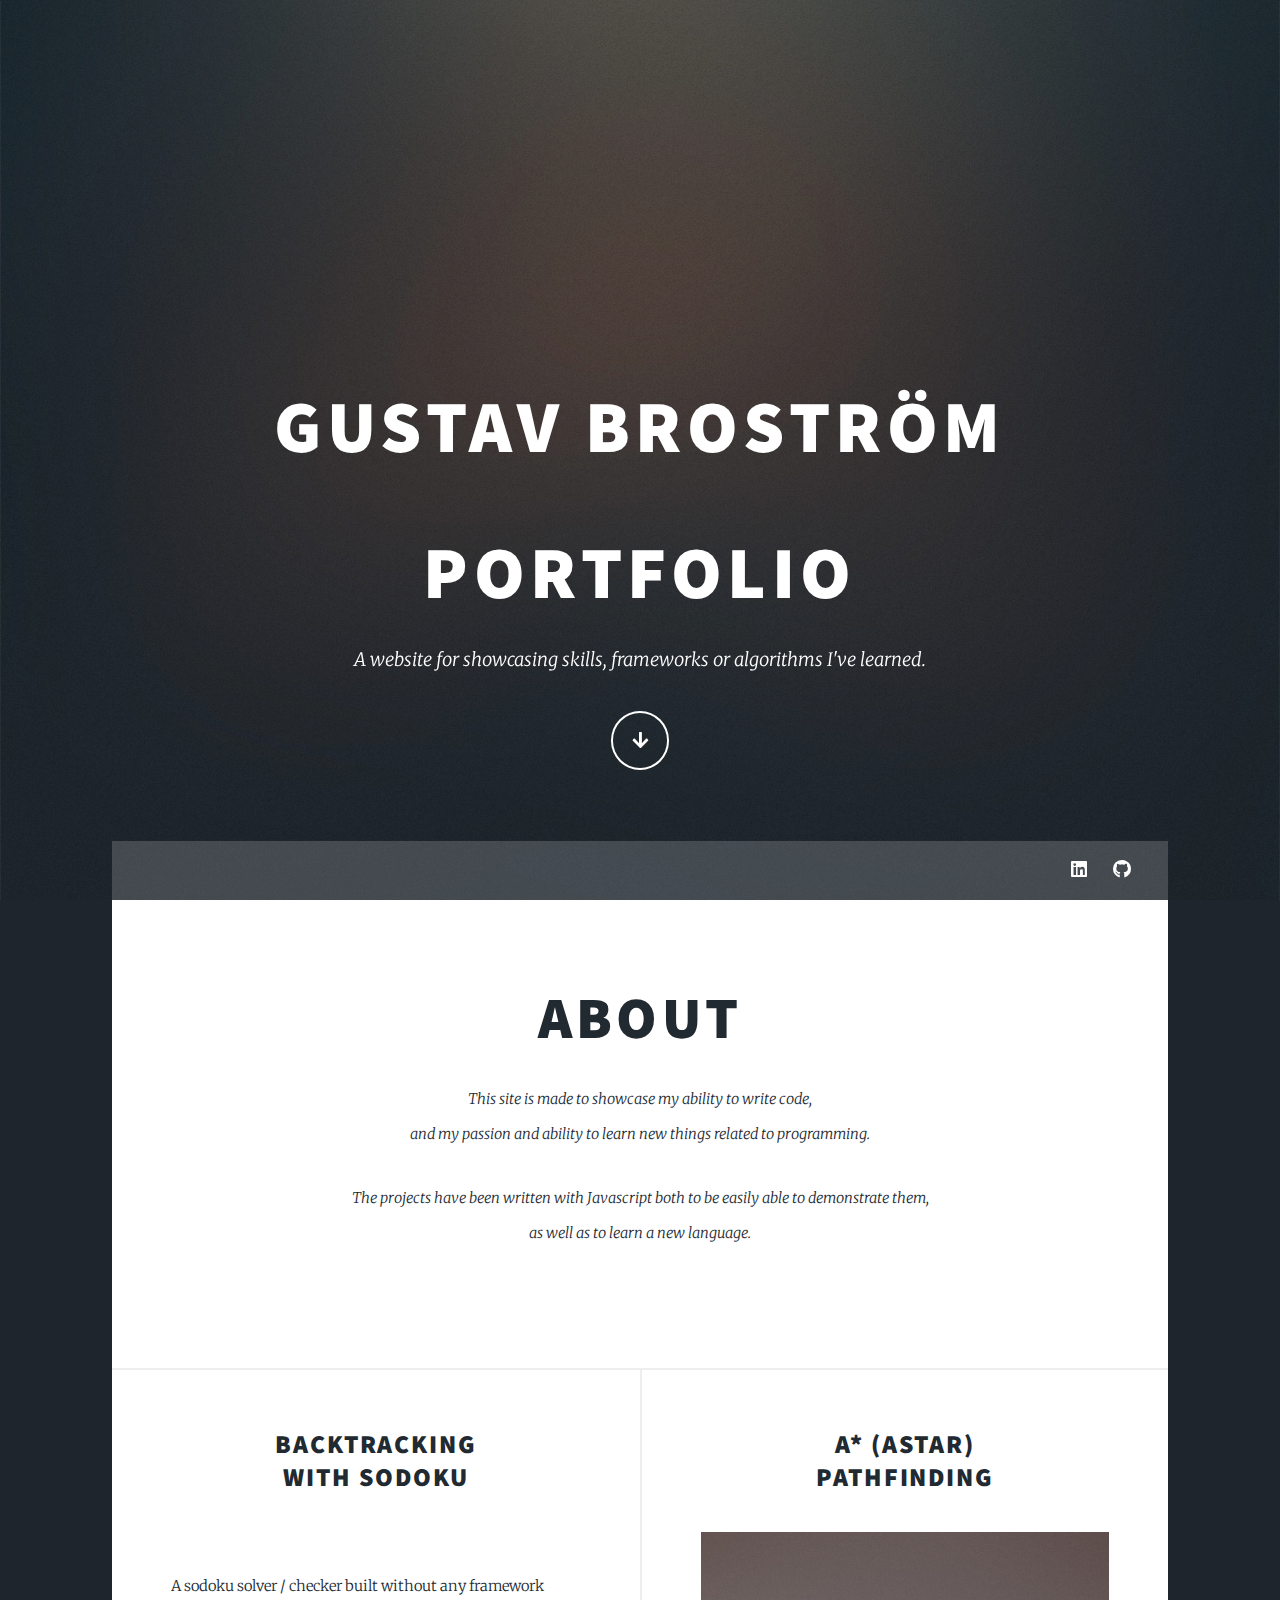
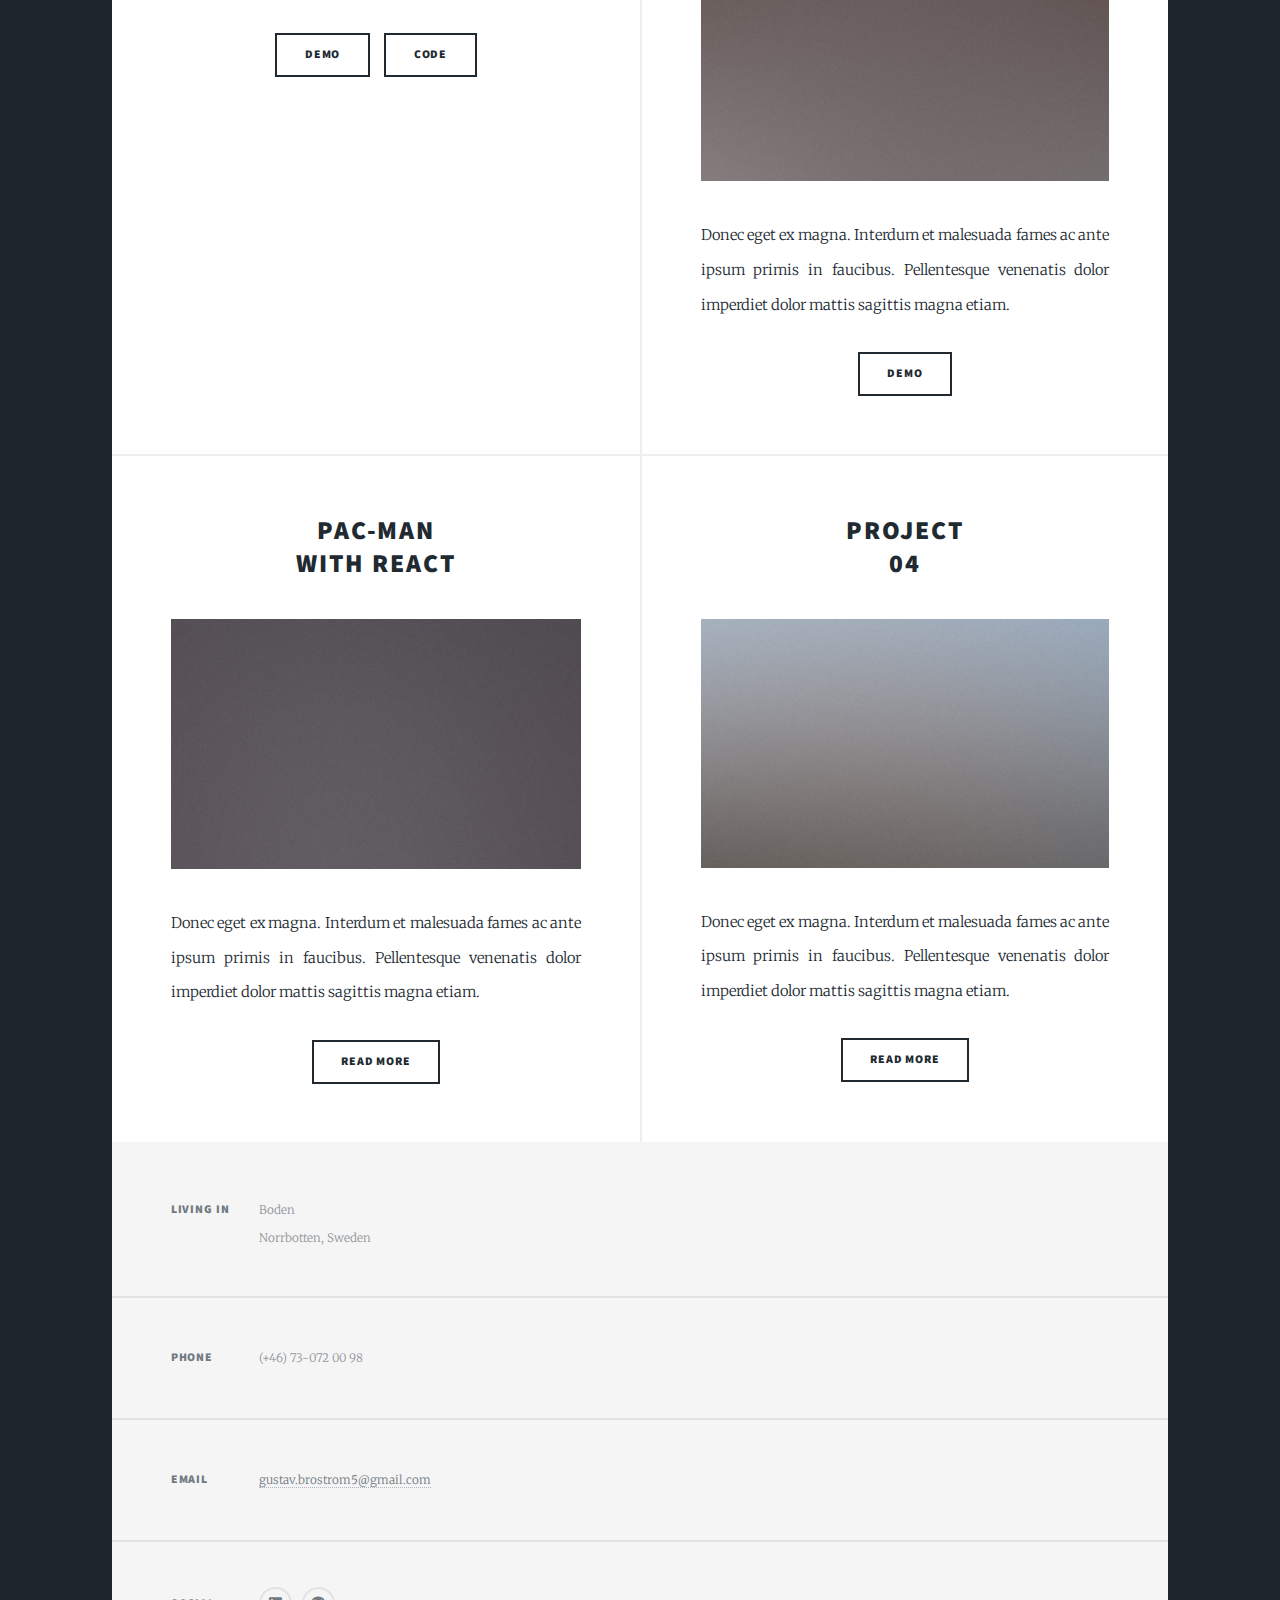
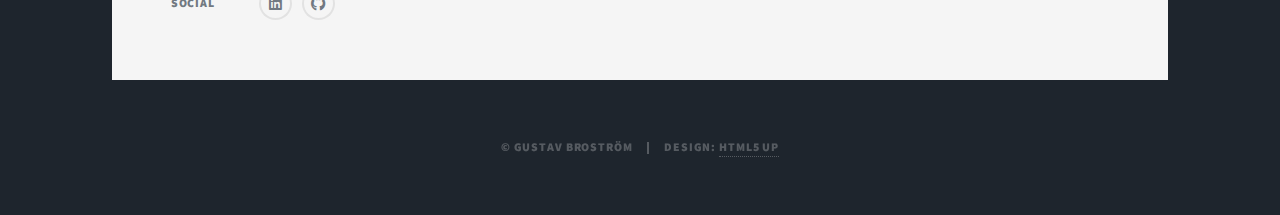
==== index.html @ 878a497a "Turns out png needs to be lowercase" ====
<!DOCTYPE HTML>
<html>
	<head>
		<title>Portfolio</title>
		<meta charset="utf-8" />
		<meta name="viewport" content="width=device-width, initial-scale=1, user-scalable=no" />
		<link rel="stylesheet" href="assets/css/main.css" />
		<noscript><link rel="stylesheet" href="assets/css/noscript.css" /></noscript>
	</head>
	<body class="is-preload">

		<!-- Wrapper -->
			<div id="wrapper" class="fade-in">

				<!-- Intro -->
					<div id="intro">
						<h1>Gustav Broström <br><br> Portfolio</h1>
						<p>A website for showcasing skills, frameworks or algorithms I've learned.</p>
						<ul class="actions">
							<li><a href="#main" class="button icon solid solo fa-arrow-down scrolly">Continue</a></li>
						</ul>
					</div>

				<!-- Header -->

				<!-- Nav -->
					<nav id="nav">
						<ul class="links"></ul>
						<ul class="icons">
							<li><a href="https://www.linkedin.com/in/gustavbrostrom/" class="icon brands fa-linkedin"><span class="label">LinkedIn</span></a></li>
							<li><a href="https://github.com/GustavBrostrom" class="icon brands fa-github"><span class="label">GitHub</span></a></li>
						</ul>
					</nav>

				<!-- Main -->
					<div id="main">

						<!-- Featured Post -->
							<article class="post featured">
								<header class="major">
									<h2>About</h2>
									<p>This site is made to showcase my ability to write code, <br>
										and my passion and ability to learn new things related to programming. </p>
									<p>The projects have been written with Javascript both to be easily able to demonstrate them, <br>
										as well as to learn a new language.</p>
								</header>
							</article>

						<!-- Posts -->
							<section class="posts">
								<article>
									<header>
										<h2><a href="projects/backtracking/index.html">Backtracking </br> With Sodoku</h2>
									</header>
									<a href="projects/backtracking/index.html" class="image fit"><img src="../images/sudoku.png" alt="" /></a>
									<p>A sodoku solver / checker built without any framework</p>
									<ul class="actions special">
										<li><a href="projects/backtracking/index.html" class="button">Demo</a></li>
										<li><a href="https://github.com/GustavBrostrom/GustavBrostrom.github.io/blob/master/projects/backtracking/backtracking.js" class="button">Code</a></li>
									</ul>
								</article>
								<article>
									<header>
										<h2><a href="#">A* (Astar) </br> Pathfinding</h2>
									</header>
									<a href="#" class="image fit"><img src="images/pic03.jpg" alt="" /></a>
									<p>Donec eget ex magna. Interdum et malesuada fames ac ante ipsum primis in faucibus. Pellentesque venenatis dolor imperdiet dolor mattis sagittis magna etiam.</p>
									<ul class="actions special">
										<li><a href="projects/astar/index.html" class="button">Demo</a></li>
									</ul>
								</article>
								<article>
									<header>
										<h2><a href="#">Pac-Man </br> With React</h2>
									</header>
									<a href="#" class="image fit"><img src="images/pic04.jpg" alt="" /></a>
									<p>Donec eget ex magna. Interdum et malesuada fames ac ante ipsum primis in faucibus. Pellentesque venenatis dolor imperdiet dolor mattis sagittis magna etiam.</p>
									<ul class="actions special">
										<li><a href="#" class="button">Read More</a></li>
									</ul>
								</article>
								<article>
									<header>
										<h2><a href="#">Project</br>04</h2>
									</header>
									<a href="#" class="image fit"><img src="images/pic05.jpg" alt="" /></a>
									<p>Donec eget ex magna. Interdum et malesuada fames ac ante ipsum primis in faucibus. Pellentesque venenatis dolor imperdiet dolor mattis sagittis magna etiam.</p>
									<ul class="actions special">
										<li><a href="#" class="button">Read More</a></li>
									</ul>
								</article>
							</section>

						<!-- Footer -->

					</div>

				<!-- Footer -->
					<footer id="footer">
						<section class="split contact">
							<section class="alt">
								<h3>Living in</h3>
								<p>Boden<br />
								Norrbotten, Sweden</p>
							</section>
							<section>
								<h3>Phone</h3>
								<p>(+46) 73-072 00 98</p>
							</section>
							<section>
								<h3>Email</h3>
								<p><a href="mailto:gustav.brostrom5@gmail.com">gustav.brostrom5@gmail.com</a></p>
							</section>
							<section>
								<h3>Social</h3>
								<ul class="icons alt">
										<li><a href="https://www.linkedin.com/in/gustavbrostr%C3%B6m/" class="icon brands fa-linkedin"><span class="label">LinkedIn</span></a></li>
										<li><a href="https://github.com/GustavBrostrom" class="icon brands fa-github"><span class="label">GitHub</span></a></li>
								</ul>
							</section>
						</section>
					</footer>

				<!-- Copyright -->
					<div id="copyright">
						<ul><li>&copy; Gustav Broström</li><li>Design: <a href="https://html5up.net">HTML5 UP</a></li></ul>
					</div>

			</div>

		<!-- Scripts -->
			<script src="assets/js/jquery.min.js"></script>
			<script src="assets/js/jquery.scrollex.min.js"></script>
			<script src="assets/js/jquery.scrolly.min.js"></script>
			<script src="assets/js/browser.min.js"></script>
			<script src="assets/js/breakpoints.min.js"></script>
			<script src="assets/js/util.js"></script>
			<script src="assets/js/main.js"></script>

	</body>
</html>
---- assets/css/main.css ----
@import url(fontawesome-all.min.css);
@import url("https://fonts.googleapis.com/css?family=Merriweather:300,700,300italic,700italic|Source+Sans+Pro:900");

/*
	Massively by HTML5 UP
	html5up.net | @ajlkn
	Free for personal and commercial use under the CCA 3.0 license (html5up.net/license)
*/

html, body, div, span, applet, object,
iframe, h1, h2, h3, h4, h5, h6, p, blockquote,
pre, a, abbr, acronym, address, big, cite,
code, del, dfn, em, img, ins, kbd, q, s, samp,
small, strike, strong, sub, sup, tt, var, b,
u, i, center, dl, dt, dd, ol, ul, li, fieldset,
form, label, legend, table, caption, tbody,
tfoot, thead, tr, th, td, article, aside,
canvas, details, embed, figure, figcaption,
footer, header, hgroup, menu, nav, output, ruby,
section, summary, time, mark, audio, video {
	margin: 0;
	padding: 0;
	border: 0;
	font-size: 100%;
	font: inherit;
	vertical-align: baseline;}

article, aside, details, figcaption, figure,
footer, header, hgroup, menu, nav, section {
	display: block;}

body {
	line-height: 1;
}

ol, ul {
	list-style: none;
}

blockquote, q {
	quotes: none;
}

	blockquote:before, blockquote:after, q:before, q:after {
		content: '';
		content: none;
	}

table {
	border-collapse: collapse;
	border-spacing: 0;
}

body {
	-webkit-text-size-adjust: none;
}

mark {
	background-color: transparent;
	color: inherit;
}

input::-moz-focus-inner {
	border: 0;
	padding: 0;
}

input, select, textarea {
	-moz-appearance: none;
	-webkit-appearance: none;
	-ms-appearance: none;
	appearance: none;
}

/* Basic */

	@-ms-viewport {
		width: device-width;
	}

	body {
		-ms-overflow-style: scrollbar;
	}

	@media screen and (max-width: 480px) {

		html, body {
			min-width: 320px;
		}

	}

	html {
		box-sizing: border-box;
	}

	*, *:before, *:after {
		box-sizing: inherit;
	}

	body {
		background-color: #1e252d;
	}

		body.is-preload *, body.is-preload *:before, body.is-preload *:after {
			-moz-animation: none !important;
			-webkit-animation: none !important;
			-ms-animation: none !important;
			animation: none !important;
			-moz-transition: none !important;
			-webkit-transition: none !important;
			-ms-transition: none !important;
			transition: none !important;
		}

/* Type */

	html {
		font-size: 16pt;
	}

		@media screen and (max-width: 1680px) {

			html {
				font-size: 12pt;
			}

		}

		@media screen and (max-width: 1280px) {

			html {
				font-size: 11pt;
			}

		}

		@media screen and (max-width: 360px) {

			html {
				font-size: 10pt;
			}

		}

	body {
		color: #212931;
	}

	body, input, select, textarea {
		font-family: "Merriweather", Georgia, serif;
		font-weight: 300;
		font-size: 1rem;
		line-height: 2.375;
	}

	a {
		-moz-transition: color 0.2s ease-in-out, background-color 0.2s ease-in-out, border-color 0.2s ease-in-out, box-shadow 0.2s ease-in-out;
		-webkit-transition: color 0.2s ease-in-out, background-color 0.2s ease-in-out, border-color 0.2s ease-in-out, box-shadow 0.2s ease-in-out;
		-ms-transition: color 0.2s ease-in-out, background-color 0.2s ease-in-out, border-color 0.2s ease-in-out, box-shadow 0.2s ease-in-out;
		transition: color 0.2s ease-in-out, background-color 0.2s ease-in-out, border-color 0.2s ease-in-out, box-shadow 0.2s ease-in-out;
		border-bottom: dotted 1px;
		text-decoration: none;
	}

		a:hover {
			border-bottom-color: transparent;
		}

	strong, b {
		font-weight: 600;
	}

	em, i {
		font-style: italic;
	}

	p {
		text-align: justify;
		margin: 0 0 2rem 0;
	}

	h1, h2, h3, h4, h5, h6 {
		font-family: "Source Sans Pro", Helvetica, sans-serif;
		font-weight: 900;
		line-height: 1.5;
		letter-spacing: 0.075em;
		text-transform: uppercase;
		margin: 0 0 1rem 0;
	}

		h1 a, h2 a, h3 a, h4 a, h5 a, h6 a {
			border-bottom: 0;
			color: inherit;
			text-decoration: none;
		}

	h1 {
		font-size: 4rem;
		line-height: 1.1;
		margin: 0 0 2rem 0;
	}

	h2 {
		font-size: 1.75rem;
		line-height: 1.3;
		margin: 0 0 1.5rem 0;
	}

	h3 {
		font-size: 1.25rem;
		margin: 0 0 1.5rem 0;
	}

	h4 {
		font-size: 1rem;
	}

	h5 {
		font-size: 0.9rem;
	}

	h6 {
		font-size: 0.8rem;
	}

	sub {
		font-size: 0.8rem;
		position: relative;
		top: 0.5rem;
	}

	sup {
		font-size: 0.8rem;
		position: relative;
		top: -0.5rem;
	}

	blockquote {
		border-left: solid 4px;
		font-style: italic;
		margin: 0 0 2rem 0;
		padding: 0.5rem 0 0.5rem 2rem;
	}

	code {
		border: solid 2px;
		font-family: "Courier New", monospace;
		font-size: 0.9rem;
		margin: 0 0.25rem;
		padding: 0.25rem 0.65rem;
	}

	pre {
		-webkit-overflow-scrolling: touch;
		font-family: "Courier New", monospace;
		font-size: 0.9rem;
		margin: 0 0 2rem 0;
	}

		pre code {
			display: block;
			line-height: 1.75;
			padding: 1rem 1.5rem;
			overflow-x: auto;
		}

	hr {
		border: 0;
		border-bottom: solid 2px;
		margin: 3rem 0;
	}

		hr.major {
			margin: 5rem 0;
		}

	.align-left {
		text-align: left;
	}

	.align-center {
		text-align: center;
	}

	.align-right {
		text-align: right;
	}

	input, select, textarea {
		color: #212931;
	}

	a {
		color: #212931;
		border-bottom-color: rgba(33, 41, 49, 0.5);
	}

		a:hover {
			border-bottom-color: transparent;
			color: #18bfef !important;
		}

	strong, b {
		color: #212931;
	}

	h1, h2, h3, h4, h5, h6 {
		color: #212931;
	}

	blockquote {
		border-left-color: #eeeeee;
	}

	code {
		background: rgba(220, 220, 220, 0.25);
		border-color: #eeeeee;
	}

	hr {
		border-bottom-color: #eeeeee;
	}

/* Row */

	.row {
		display: flex;
		flex-wrap: wrap;
		box-sizing: border-box;
		align-items: stretch;
	}

		.row > * {
			box-sizing: border-box;
		}

		.row.gtr-uniform > * > :last-child {
			margin-bottom: 0;
		}

		.row.aln-left {
			justify-content: flex-start;
		}

		.row.aln-center {
			justify-content: center;
		}

		.row.aln-right {
			justify-content: flex-end;
		}

		.row.aln-top {
			align-items: flex-start;
		}

		.row.aln-middle {
			align-items: center;
		}

		.row.aln-bottom {
			align-items: flex-end;
		}

		.row > .imp {
			order: -1;
		}

		.row > .col-1 {
			width: 8.33333%;
		}

		.row > .off-1 {
			margin-left: 8.33333%;
		}

		.row > .col-2 {
			width: 16.66667%;
		}

		.row > .off-2 {
			margin-left: 16.66667%;
		}

		.row > .col-3 {
			width: 25%;
		}

		.row > .off-3 {
			margin-left: 25%;
		}

		.row > .col-4 {
			width: 33.33333%;
		}

		.row > .off-4 {
			margin-left: 33.33333%;
		}

		.row > .col-5 {
			width: 41.66667%;
		}

		.row > .off-5 {
			margin-left: 41.66667%;
		}

		.row > .col-6 {
			width: 50%;
		}

		.row > .off-6 {
			margin-left: 50%;
		}

		.row > .col-7 {
			width: 58.33333%;
		}

		.row > .off-7 {
			margin-left: 58.33333%;
		}

		.row > .col-8 {
			width: 66.66667%;
		}

		.row > .off-8 {
			margin-left: 66.66667%;
		}

		.row > .col-9 {
			width: 75%;
		}

		.row > .off-9 {
			margin-left: 75%;
		}

		.row > .col-10 {
			width: 83.33333%;
		}

		.row > .off-10 {
			margin-left: 83.33333%;
		}

		.row > .col-11 {
			width: 91.66667%;
		}

		.row > .off-11 {
			margin-left: 91.66667%;
		}

		.row > .col-12 {
			width: 100%;
		}

		.row > .off-12 {
			margin-left: 100%;
		}

		.row.gtr-0 {
			margin-top: 0;
			margin-left: 0rem;
		}

			.row.gtr-0 > * {
				padding: 0 0 0 0rem;
			}

			.row.gtr-0.gtr-uniform {
				margin-top: 0rem;
			}

				.row.gtr-0.gtr-uniform > * {
					padding-top: 0rem;
				}

		.row.gtr-25 {
			margin-top: 0;
			margin-left: -0.375rem;
		}

			.row.gtr-25 > * {
				padding: 0 0 0 0.375rem;
			}

			.row.gtr-25.gtr-uniform {
				margin-top: -0.375rem;
			}

				.row.gtr-25.gtr-uniform > * {
					padding-top: 0.375rem;
				}

		.row.gtr-50 {
			margin-top: 0;
			margin-left: -0.75rem;
		}

			.row.gtr-50 > * {
				padding: 0 0 0 0.75rem;
			}

			.row.gtr-50.gtr-uniform {
				margin-top: -0.75rem;
			}

				.row.gtr-50.gtr-uniform > * {
					padding-top: 0.75rem;
				}

		.row {
			margin-top: 0;
			margin-left: -1.5rem;
		}

			.row > * {
				padding: 0 0 0 1.5rem;
			}

			.row.gtr-uniform {
				margin-top: -1.5rem;
			}

				.row.gtr-uniform > * {
					padding-top: 1.5rem;
				}

		.row.gtr-150 {
			margin-top: 0;
			margin-left: -2.25rem;
		}

			.row.gtr-150 > * {
				padding: 0 0 0 2.25rem;
			}

			.row.gtr-150.gtr-uniform {
				margin-top: -2.25rem;
			}

				.row.gtr-150.gtr-uniform > * {
					padding-top: 2.25rem;
				}

		.row.gtr-200 {
			margin-top: 0;
			margin-left: -3rem;
		}

			.row.gtr-200 > * {
				padding: 0 0 0 3rem;
			}

			.row.gtr-200.gtr-uniform {
				margin-top: -3rem;
			}

				.row.gtr-200.gtr-uniform > * {
					padding-top: 3rem;
				}

		@media screen and (max-width: 1680px) {

			.row {
				display: flex;
				flex-wrap: wrap;
				box-sizing: border-box;
				align-items: stretch;
			}

				.row > * {
					box-sizing: border-box;
				}

				.row.gtr-uniform > * > :last-child {
					margin-bottom: 0;
				}

				.row.aln-left {
					justify-content: flex-start;
				}

				.row.aln-center {
					justify-content: center;
				}

				.row.aln-right {
					justify-content: flex-end;
				}

				.row.aln-top {
					align-items: flex-start;
				}

				.row.aln-middle {
					align-items: center;
				}

				.row.aln-bottom {
					align-items: flex-end;
				}

				.row > .imp-xlarge {
					order: -1;
				}

				.row > .col-1-xlarge {
					width: 8.33333%;
				}

				.row > .off-1-xlarge {
					margin-left: 8.33333%;
				}

				.row > .col-2-xlarge {
					width: 16.66667%;
				}

				.row > .off-2-xlarge {
					margin-left: 16.66667%;
				}

				.row > .col-3-xlarge {
					width: 25%;
				}

				.row > .off-3-xlarge {
					margin-left: 25%;
				}

				.row > .col-4-xlarge {
					width: 33.33333%;
				}

				.row > .off-4-xlarge {
					margin-left: 33.33333%;
				}

				.row > .col-5-xlarge {
					width: 41.66667%;
				}

				.row > .off-5-xlarge {
					margin-left: 41.66667%;
				}

				.row > .col-6-xlarge {
					width: 50%;
				}

				.row > .off-6-xlarge {
					margin-left: 50%;
				}

				.row > .col-7-xlarge {
					width: 58.33333%;
				}

				.row > .off-7-xlarge {
					margin-left: 58.33333%;
				}

				.row > .col-8-xlarge {
					width: 66.66667%;
				}

				.row > .off-8-xlarge {
					margin-left: 66.66667%;
				}

				.row > .col-9-xlarge {
					width: 75%;
				}

				.row > .off-9-xlarge {
					margin-left: 75%;
				}

				.row > .col-10-xlarge {
					width: 83.33333%;
				}

				.row > .off-10-xlarge {
					margin-left: 83.33333%;
				}

				.row > .col-11-xlarge {
					width: 91.66667%;
				}

				.row > .off-11-xlarge {
					margin-left: 91.66667%;
				}

				.row > .col-12-xlarge {
					width: 100%;
				}

				.row > .off-12-xlarge {
					margin-left: 100%;
				}

				.row.gtr-0 {
					margin-top: 0;
					margin-left: 0rem;
				}

					.row.gtr-0 > * {
						padding: 0 0 0 0rem;
					}

					.row.gtr-0.gtr-uniform {
						margin-top: 0rem;
					}

						.row.gtr-0.gtr-uniform > * {
							padding-top: 0rem;
						}

				.row.gtr-25 {
					margin-top: 0;
					margin-left: -0.375rem;
				}

					.row.gtr-25 > * {
						padding: 0 0 0 0.375rem;
					}

					.row.gtr-25.gtr-uniform {
						margin-top: -0.375rem;
					}

						.row.gtr-25.gtr-uniform > * {
							padding-top: 0.375rem;
						}

				.row.gtr-50 {
					margin-top: 0;
					margin-left: -0.75rem;
				}

					.row.gtr-50 > * {
						padding: 0 0 0 0.75rem;
					}

					.row.gtr-50.gtr-uniform {
						margin-top: -0.75rem;
					}

						.row.gtr-50.gtr-uniform > * {
							padding-top: 0.75rem;
						}

				.row {
					margin-top: 0;
					margin-left: -1.5rem;
				}

					.row > * {
						padding: 0 0 0 1.5rem;
					}

					.row.gtr-uniform {
						margin-top: -1.5rem;
					}

						.row.gtr-uniform > * {
							padding-top: 1.5rem;
						}

				.row.gtr-150 {
					margin-top: 0;
					margin-left: -2.25rem;
				}

					.row.gtr-150 > * {
						padding: 0 0 0 2.25rem;
					}

					.row.gtr-150.gtr-uniform {
						margin-top: -2.25rem;
					}

						.row.gtr-150.gtr-uniform > * {
							padding-top: 2.25rem;
						}

				.row.gtr-200 {
					margin-top: 0;
					margin-left: -3rem;
				}

					.row.gtr-200 > * {
						padding: 0 0 0 3rem;
					}

					.row.gtr-200.gtr-uniform {
						margin-top: -3rem;
					}

						.row.gtr-200.gtr-uniform > * {
							padding-top: 3rem;
						}

		}

		@media screen and (max-width: 1280px) {

			.row {
				display: flex;
				flex-wrap: wrap;
				box-sizing: border-box;
				align-items: stretch;
			}

				.row > * {
					box-sizing: border-box;
				}

				.row.gtr-uniform > * > :last-child {
					margin-bottom: 0;
				}

				.row.aln-left {
					justify-content: flex-start;
				}

				.row.aln-center {
					justify-content: center;
				}

				.row.aln-right {
					justify-content: flex-end;
				}

				.row.aln-top {
					align-items: flex-start;
				}

				.row.aln-middle {
					align-items: center;
				}

				.row.aln-bottom {
					align-items: flex-end;
				}

				.row > .imp-large {
					order: -1;
				}

				.row > .col-1-large {
					width: 8.33333%;
				}

				.row > .off-1-large {
					margin-left: 8.33333%;
				}

				.row > .col-2-large {
					width: 16.66667%;
				}

				.row > .off-2-large {
					margin-left: 16.66667%;
				}

				.row > .col-3-large {
					width: 25%;
				}

				.row > .off-3-large {
					margin-left: 25%;
				}

				.row > .col-4-large {
					width: 33.33333%;
				}

				.row > .off-4-large {
					margin-left: 33.33333%;
				}

				.row > .col-5-large {
					width: 41.66667%;
				}

				.row > .off-5-large {
					margin-left: 41.66667%;
				}

				.row > .col-6-large {
					width: 50%;
				}

				.row > .off-6-large {
					margin-left: 50%;
				}

				.row > .col-7-large {
					width: 58.33333%;
				}

				.row > .off-7-large {
					margin-left: 58.33333%;
				}

				.row > .col-8-large {
					width: 66.66667%;
				}

				.row > .off-8-large {
					margin-left: 66.66667%;
				}

				.row > .col-9-large {
					width: 75%;
				}

				.row > .off-9-large {
					margin-left: 75%;
				}

				.row > .col-10-large {
					width: 83.33333%;
				}

				.row > .off-10-large {
					margin-left: 83.33333%;
				}

				.row > .col-11-large {
					width: 91.66667%;
				}

				.row > .off-11-large {
					margin-left: 91.66667%;
				}

				.row > .col-12-large {
					width: 100%;
				}

				.row > .off-12-large {
					margin-left: 100%;
				}

				.row.gtr-0 {
					margin-top: 0;
					margin-left: 0rem;
				}

					.row.gtr-0 > * {
						padding: 0 0 0 0rem;
					}

					.row.gtr-0.gtr-uniform {
						margin-top: 0rem;
					}

						.row.gtr-0.gtr-uniform > * {
							padding-top: 0rem;
						}

				.row.gtr-25 {
					margin-top: 0;
					margin-left: -0.375rem;
				}

					.row.gtr-25 > * {
						padding: 0 0 0 0.375rem;
					}

					.row.gtr-25.gtr-uniform {
						margin-top: -0.375rem;
					}

						.row.gtr-25.gtr-uniform > * {
							padding-top: 0.375rem;
						}

				.row.gtr-50 {
					margin-top: 0;
					margin-left: -0.75rem;
				}

					.row.gtr-50 > * {
						padding: 0 0 0 0.75rem;
					}

					.row.gtr-50.gtr-uniform {
						margin-top: -0.75rem;
					}

						.row.gtr-50.gtr-uniform > * {
							padding-top: 0.75rem;
						}

				.row {
					margin-top: 0;
					margin-left: -1.5rem;
				}

					.row > * {
						padding: 0 0 0 1.5rem;
					}

					.row.gtr-uniform {
						margin-top: -1.5rem;
					}

						.row.gtr-uniform > * {
							padding-top: 1.5rem;
						}

				.row.gtr-150 {
					margin-top: 0;
					margin-left: -2.25rem;
				}

					.row.gtr-150 > * {
						padding: 0 0 0 2.25rem;
					}

					.row.gtr-150.gtr-uniform {
						margin-top: -2.25rem;
					}

						.row.gtr-150.gtr-uniform > * {
							padding-top: 2.25rem;
						}

				.row.gtr-200 {
					margin-top: 0;
					margin-left: -3rem;
				}

					.row.gtr-200 > * {
						padding: 0 0 0 3rem;
					}

					.row.gtr-200.gtr-uniform {
						margin-top: -3rem;
					}

						.row.gtr-200.gtr-uniform > * {
							padding-top: 3rem;
						}

		}

		@media screen and (max-width: 980px) {

			.row {
				display: flex;
				flex-wrap: wrap;
				box-sizing: border-box;
				align-items: stretch;
			}

				.row > * {
					box-sizing: border-box;
				}

				.row.gtr-uniform > * > :last-child {
					margin-bottom: 0;
				}

				.row.aln-left {
					justify-content: flex-start;
				}

				.row.aln-center {
					justify-content: center;
				}

				.row.aln-right {
					justify-content: flex-end;
				}

				.row.aln-top {
					align-items: flex-start;
				}

				.row.aln-middle {
					align-items: center;
				}

				.row.aln-bottom {
					align-items: flex-end;
				}

				.row > .imp-medium {
					order: -1;
				}

				.row > .col-1-medium {
					width: 8.33333%;
				}

				.row > .off-1-medium {
					margin-left: 8.33333%;
				}

				.row > .col-2-medium {
					width: 16.66667%;
				}

				.row > .off-2-medium {
					margin-left: 16.66667%;
				}

				.row > .col-3-medium {
					width: 25%;
				}

				.row > .off-3-medium {
					margin-left: 25%;
				}

				.row > .col-4-medium {
					width: 33.33333%;
				}

				.row > .off-4-medium {
					margin-left: 33.33333%;
				}

				.row > .col-5-medium {
					width: 41.66667%;
				}

				.row > .off-5-medium {
					margin-left: 41.66667%;
				}

				.row > .col-6-medium {
					width: 50%;
				}

				.row > .off-6-medium {
					margin-left: 50%;
				}

				.row > .col-7-medium {
					width: 58.33333%;
				}

				.row > .off-7-medium {
					margin-left: 58.33333%;
				}

				.row > .col-8-medium {
					width: 66.66667%;
				}

				.row > .off-8-medium {
					margin-left: 66.66667%;
				}

				.row > .col-9-medium {
					width: 75%;
				}

				.row > .off-9-medium {
					margin-left: 75%;
				}

				.row > .col-10-medium {
					width: 83.33333%;
				}

				.row > .off-10-medium {
					margin-left: 83.33333%;
				}

				.row > .col-11-medium {
					width: 91.66667%;
				}

				.row > .off-11-medium {
					margin-left: 91.66667%;
				}

				.row > .col-12-medium {
					width: 100%;
				}

				.row > .off-12-medium {
					margin-left: 100%;
				}

				.row.gtr-0 {
					margin-top: 0;
					margin-left: 0rem;
				}

					.row.gtr-0 > * {
						padding: 0 0 0 0rem;
					}

					.row.gtr-0.gtr-uniform {
						margin-top: 0rem;
					}

						.row.gtr-0.gtr-uniform > * {
							padding-top: 0rem;
						}

				.row.gtr-25 {
					margin-top: 0;
					margin-left: -0.375rem;
				}

					.row.gtr-25 > * {
						padding: 0 0 0 0.375rem;
					}

					.row.gtr-25.gtr-uniform {
						margin-top: -0.375rem;
					}

						.row.gtr-25.gtr-uniform > * {
							padding-top: 0.375rem;
						}

				.row.gtr-50 {
					margin-top: 0;
					margin-left: -0.75rem;
				}

					.row.gtr-50 > * {
						padding: 0 0 0 0.75rem;
					}

					.row.gtr-50.gtr-uniform {
						margin-top: -0.75rem;
					}

						.row.gtr-50.gtr-uniform > * {
							padding-top: 0.75rem;
						}

				.row {
					margin-top: 0;
					margin-left: -1.5rem;
				}

					.row > * {
						padding: 0 0 0 1.5rem;
					}

					.row.gtr-uniform {
						margin-top: -1.5rem;
					}

						.row.gtr-uniform > * {
							padding-top: 1.5rem;
						}

				.row.gtr-150 {
					margin-top: 0;
					margin-left: -2.25rem;
				}

					.row.gtr-150 > * {
						padding: 0 0 0 2.25rem;
					}

					.row.gtr-150.gtr-uniform {
						margin-top: -2.25rem;
					}

						.row.gtr-150.gtr-uniform > * {
							padding-top: 2.25rem;
						}

				.row.gtr-200 {
					margin-top: 0;
					margin-left: -3rem;
				}

					.row.gtr-200 > * {
						padding: 0 0 0 3rem;
					}

					.row.gtr-200.gtr-uniform {
						margin-top: -3rem;
					}

						.row.gtr-200.gtr-uniform > * {
							padding-top: 3rem;
						}

		}

		@media screen and (max-width: 736px) {

			.row {
				display: flex;
				flex-wrap: wrap;
				box-sizing: border-box;
				align-items: stretch;
			}

				.row > * {
					box-sizing: border-box;
				}

				.row.gtr-uniform > * > :last-child {
					margin-bottom: 0;
				}

				.row.aln-left {
					justify-content: flex-start;
				}

				.row.aln-center {
					justify-content: center;
				}

				.row.aln-right {
					justify-content: flex-end;
				}

				.row.aln-top {
					align-items: flex-start;
				}

				.row.aln-middle {
					align-items: center;
				}

				.row.aln-bottom {
					align-items: flex-end;
				}

				.row > .imp-small {
					order: -1;
				}

				.row > .col-1-small {
					width: 8.33333%;
				}

				.row > .off-1-small {
					margin-left: 8.33333%;
				}

				.row > .col-2-small {
					width: 16.66667%;
				}

				.row > .off-2-small {
					margin-left: 16.66667%;
				}

				.row > .col-3-small {
					width: 25%;
				}

				.row > .off-3-small {
					margin-left: 25%;
				}

				.row > .col-4-small {
					width: 33.33333%;
				}

				.row > .off-4-small {
					margin-left: 33.33333%;
				}

				.row > .col-5-small {
					width: 41.66667%;
				}

				.row > .off-5-small {
					margin-left: 41.66667%;
				}

				.row > .col-6-small {
					width: 50%;
				}

				.row > .off-6-small {
					margin-left: 50%;
				}

				.row > .col-7-small {
					width: 58.33333%;
				}

				.row > .off-7-small {
					margin-left: 58.33333%;
				}

				.row > .col-8-small {
					width: 66.66667%;
				}

				.row > .off-8-small {
					margin-left: 66.66667%;
				}

				.row > .col-9-small {
					width: 75%;
				}

				.row > .off-9-small {
					margin-left: 75%;
				}

				.row > .col-10-small {
					width: 83.33333%;
				}

				.row > .off-10-small {
					margin-left: 83.33333%;
				}

				.row > .col-11-small {
					width: 91.66667%;
				}

				.row > .off-11-small {
					margin-left: 91.66667%;
				}

				.row > .col-12-small {
					width: 100%;
				}

				.row > .off-12-small {
					margin-left: 100%;
				}

				.row.gtr-0 {
					margin-top: 0;
					margin-left: 0rem;
				}

					.row.gtr-0 > * {
						padding: 0 0 0 0rem;
					}

					.row.gtr-0.gtr-uniform {
						margin-top: 0rem;
					}

						.row.gtr-0.gtr-uniform > * {
							padding-top: 0rem;
						}

				.row.gtr-25 {
					margin-top: 0;
					margin-left: -0.375rem;
				}

					.row.gtr-25 > * {
						padding: 0 0 0 0.375rem;
					}

					.row.gtr-25.gtr-uniform {
						margin-top: -0.375rem;
					}

						.row.gtr-25.gtr-uniform > * {
							padding-top: 0.375rem;
						}

				.row.gtr-50 {
					margin-top: 0;
					margin-left: -0.75rem;
				}

					.row.gtr-50 > * {
						padding: 0 0 0 0.75rem;
					}

					.row.gtr-50.gtr-uniform {
						margin-top: -0.75rem;
					}

						.row.gtr-50.gtr-uniform > * {
							padding-top: 0.75rem;
						}

				.row {
					margin-top: 0;
					margin-left: -1.5rem;
				}

					.row > * {
						padding: 0 0 0 1.5rem;
					}

					.row.gtr-uniform {
						margin-top: -1.5rem;
					}

						.row.gtr-uniform > * {
							padding-top: 1.5rem;
						}

				.row.gtr-150 {
					margin-top: 0;
					margin-left: -2.25rem;
				}

					.row.gtr-150 > * {
						padding: 0 0 0 2.25rem;
					}

					.row.gtr-150.gtr-uniform {
						margin-top: -2.25rem;
					}

						.row.gtr-150.gtr-uniform > * {
							padding-top: 2.25rem;
						}

				.row.gtr-200 {
					margin-top: 0;
					margin-left: -3rem;
				}

					.row.gtr-200 > * {
						padding: 0 0 0 3rem;
					}

					.row.gtr-200.gtr-uniform {
						margin-top: -3rem;
					}

						.row.gtr-200.gtr-uniform > * {
							padding-top: 3rem;
						}

		}

		@media screen and (max-width: 480px) {

			.row {
				display: flex;
				flex-wrap: wrap;
				box-sizing: border-box;
				align-items: stretch;
			}

				.row > * {
					box-sizing: border-box;
				}

				.row.gtr-uniform > * > :last-child {
					margin-bottom: 0;
				}

				.row.aln-left {
					justify-content: flex-start;
				}

				.row.aln-center {
					justify-content: center;
				}

				.row.aln-right {
					justify-content: flex-end;
				}

				.row.aln-top {
					align-items: flex-start;
				}

				.row.aln-middle {
					align-items: center;
				}

				.row.aln-bottom {
					align-items: flex-end;
				}

				.row > .imp-xsmall {
					order: -1;
				}

				.row > .col-1-xsmall {
					width: 8.33333%;
				}

				.row > .off-1-xsmall {
					margin-left: 8.33333%;
				}

				.row > .col-2-xsmall {
					width: 16.66667%;
				}

				.row > .off-2-xsmall {
					margin-left: 16.66667%;
				}

				.row > .col-3-xsmall {
					width: 25%;
				}

				.row > .off-3-xsmall {
					margin-left: 25%;
				}

				.row > .col-4-xsmall {
					width: 33.33333%;
				}

				.row > .off-4-xsmall {
					margin-left: 33.33333%;
				}

				.row > .col-5-xsmall {
					width: 41.66667%;
				}

				.row > .off-5-xsmall {
					margin-left: 41.66667%;
				}

				.row > .col-6-xsmall {
					width: 50%;
				}

				.row > .off-6-xsmall {
					margin-left: 50%;
				}

				.row > .col-7-xsmall {
					width: 58.33333%;
				}

				.row > .off-7-xsmall {
					margin-left: 58.33333%;
				}

				.row > .col-8-xsmall {
					width: 66.66667%;
				}

				.row > .off-8-xsmall {
					margin-left: 66.66667%;
				}

				.row > .col-9-xsmall {
					width: 75%;
				}

				.row > .off-9-xsmall {
					margin-left: 75%;
				}

				.row > .col-10-xsmall {
					width: 83.33333%;
				}

				.row > .off-10-xsmall {
					margin-left: 83.33333%;
				}

				.row > .col-11-xsmall {
					width: 91.66667%;
				}

				.row > .off-11-xsmall {
					margin-left: 91.66667%;
				}

				.row > .col-12-xsmall {
					width: 100%;
				}

				.row > .off-12-xsmall {
					margin-left: 100%;
				}

				.row.gtr-0 {
					margin-top: 0;
					margin-left: 0rem;
				}

					.row.gtr-0 > * {
						padding: 0 0 0 0rem;
					}

					.row.gtr-0.gtr-uniform {
						margin-top: 0rem;
					}

						.row.gtr-0.gtr-uniform > * {
							padding-top: 0rem;
						}

				.row.gtr-25 {
					margin-top: 0;
					margin-left: -0.375rem;
				}

					.row.gtr-25 > * {
						padding: 0 0 0 0.375rem;
					}

					.row.gtr-25.gtr-uniform {
						margin-top: -0.375rem;
					}

						.row.gtr-25.gtr-uniform > * {
							padding-top: 0.375rem;
						}

				.row.gtr-50 {
					margin-top: 0;
					margin-left: -0.75rem;
				}

					.row.gtr-50 > * {
						padding: 0 0 0 0.75rem;
					}

					.row.gtr-50.gtr-uniform {
						margin-top: -0.75rem;
					}

						.row.gtr-50.gtr-uniform > * {
							padding-top: 0.75rem;
						}

				.row {
					margin-top: 0;
					margin-left: -1.5rem;
				}

					.row > * {
						padding: 0 0 0 1.5rem;
					}

					.row.gtr-uniform {
						margin-top: -1.5rem;
					}

						.row.gtr-uniform > * {
							padding-top: 1.5rem;
						}

				.row.gtr-150 {
					margin-top: 0;
					margin-left: -2.25rem;
				}

					.row.gtr-150 > * {
						padding: 0 0 0 2.25rem;
					}

					.row.gtr-150.gtr-uniform {
						margin-top: -2.25rem;
					}

						.row.gtr-150.gtr-uniform > * {
							padding-top: 2.25rem;
						}

				.row.gtr-200 {
					margin-top: 0;
					margin-left: -3rem;
				}

					.row.gtr-200 > * {
						padding: 0 0 0 3rem;
					}

					.row.gtr-200.gtr-uniform {
						margin-top: -3rem;
					}

						.row.gtr-200.gtr-uniform > * {
							padding-top: 3rem;
						}

		}

		@media screen and (max-width: 360px) {

			.row {
				display: flex;
				flex-wrap: wrap;
				box-sizing: border-box;
				align-items: stretch;
			}

				.row > * {
					box-sizing: border-box;
				}

				.row.gtr-uniform > * > :last-child {
					margin-bottom: 0;
				}

				.row.aln-left {
					justify-content: flex-start;
				}

				.row.aln-center {
					justify-content: center;
				}

				.row.aln-right {
					justify-content: flex-end;
				}

				.row.aln-top {
					align-items: flex-start;
				}

				.row.aln-middle {
					align-items: center;
				}

				.row.aln-bottom {
					align-items: flex-end;
				}

				.row > .imp-xxsmall {
					order: -1;
				}

				.row > .col-1-xxsmall {
					width: 8.33333%;
				}

				.row > .off-1-xxsmall {
					margin-left: 8.33333%;
				}

				.row > .col-2-xxsmall {
					width: 16.66667%;
				}

				.row > .off-2-xxsmall {
					margin-left: 16.66667%;
				}

				.row > .col-3-xxsmall {
					width: 25%;
				}

				.row > .off-3-xxsmall {
					margin-left: 25%;
				}

				.row > .col-4-xxsmall {
					width: 33.33333%;
				}

				.row > .off-4-xxsmall {
					margin-left: 33.33333%;
				}

				.row > .col-5-xxsmall {
					width: 41.66667%;
				}

				.row > .off-5-xxsmall {
					margin-left: 41.66667%;
				}

				.row > .col-6-xxsmall {
					width: 50%;
				}

				.row > .off-6-xxsmall {
					margin-left: 50%;
				}

				.row > .col-7-xxsmall {
					width: 58.33333%;
				}

				.row > .off-7-xxsmall {
					margin-left: 58.33333%;
				}

				.row > .col-8-xxsmall {
					width: 66.66667%;
				}

				.row > .off-8-xxsmall {
					margin-left: 66.66667%;
				}

				.row > .col-9-xxsmall {
					width: 75%;
				}

				.row > .off-9-xxsmall {
					margin-left: 75%;
				}

				.row > .col-10-xxsmall {
					width: 83.33333%;
				}

				.row > .off-10-xxsmall {
					margin-left: 83.33333%;
				}

				.row > .col-11-xxsmall {
					width: 91.66667%;
				}

				.row > .off-11-xxsmall {
					margin-left: 91.66667%;
				}

				.row > .col-12-xxsmall {
					width: 100%;
				}

				.row > .off-12-xxsmall {
					margin-left: 100%;
				}

				.row.gtr-0 {
					margin-top: 0;
					margin-left: 0rem;
				}

					.row.gtr-0 > * {
						padding: 0 0 0 0rem;
					}

					.row.gtr-0.gtr-uniform {
						margin-top: 0rem;
					}

						.row.gtr-0.gtr-uniform > * {
							padding-top: 0rem;
						}

				.row.gtr-25 {
					margin-top: 0;
					margin-left: -0.375rem;
				}

					.row.gtr-25 > * {
						padding: 0 0 0 0.375rem;
					}

					.row.gtr-25.gtr-uniform {
						margin-top: -0.375rem;
					}

						.row.gtr-25.gtr-uniform > * {
							padding-top: 0.375rem;
						}

				.row.gtr-50 {
					margin-top: 0;
					margin-left: -0.75rem;
				}

					.row.gtr-50 > * {
						padding: 0 0 0 0.75rem;
					}

					.row.gtr-50.gtr-uniform {
						margin-top: -0.75rem;
					}

						.row.gtr-50.gtr-uniform > * {
							padding-top: 0.75rem;
						}

				.row {
					margin-top: 0;
					margin-left: -1.5rem;
				}

					.row > * {
						padding: 0 0 0 1.5rem;
					}

					.row.gtr-uniform {
						margin-top: -1.5rem;
					}

						.row.gtr-uniform > * {
							padding-top: 1.5rem;
						}

				.row.gtr-150 {
					margin-top: 0;
					margin-left: -2.25rem;
				}

					.row.gtr-150 > * {
						padding: 0 0 0 2.25rem;
					}

					.row.gtr-150.gtr-uniform {
						margin-top: -2.25rem;
					}

						.row.gtr-150.gtr-uniform > * {
							padding-top: 2.25rem;
						}

				.row.gtr-200 {
					margin-top: 0;
					margin-left: -3rem;
				}

					.row.gtr-200 > * {
						padding: 0 0 0 3rem;
					}

					.row.gtr-200.gtr-uniform {
						margin-top: -3rem;
					}

						.row.gtr-200.gtr-uniform > * {
							padding-top: 3rem;
						}

		}

/* Box */

	.box {
		border: solid 2px;
		margin-bottom: 2rem;
		padding: 1.5rem;
	}

		.box > :last-child,
		.box > :last-child > :last-child,
		.box > :last-child > :last-child > :last-child {
			margin-bottom: 0;
		}

		.box.alt {
			border: 0;
			border-radius: 0;
			padding: 0;
		}

	.box {
		border-color: #eeeeee;
	}

/* Button */

	input[type="submit"],
	input[type="reset"],
	input[type="button"],
	button,
	.button {
		-moz-appearance: none;
		-webkit-appearance: none;
		-ms-appearance: none;
		appearance: none;
		-moz-transition: background-color 0.2s ease-in-out, box-shadow 0.2s ease-in-out, color 0.2s ease-in-out;
		-webkit-transition: background-color 0.2s ease-in-out, box-shadow 0.2s ease-in-out, color 0.2s ease-in-out;
		-ms-transition: background-color 0.2s ease-in-out, box-shadow 0.2s ease-in-out, color 0.2s ease-in-out;
		transition: background-color 0.2s ease-in-out, box-shadow 0.2s ease-in-out, color 0.2s ease-in-out;
		border: 0;
		border-radius: 0;
		cursor: pointer;
		display: inline-block;
		font-family: "Source Sans Pro", Helvetica, sans-serif;
		font-size: 0.8rem;
		font-weight: 900;
		letter-spacing: 0.075em;
		height: 3rem;
		line-height: 3rem;
		padding: 0 2rem;
		text-align: center;
		text-decoration: none;
		text-transform: uppercase;
		white-space: nowrap;
	}

		input[type="submit"].icon:before,
		input[type="reset"].icon:before,
		input[type="button"].icon:before,
		button.icon:before,
		.button.icon:before {
			margin-right: 0.5rem;
		}

		input[type="submit"].icon.solo,
		input[type="reset"].icon.solo,
		input[type="button"].icon.solo,
		button.icon.solo,
		.button.icon.solo {
			position: relative;
			width: 4rem;
			height: 4rem;
			line-height: 4rem;
			border-radius: 4rem;
			text-indent: 4rem;
			overflow: hidden;
			padding: 0;
			white-space: nowrap;
		}

			input[type="submit"].icon.solo:before,
			input[type="reset"].icon.solo:before,
			input[type="button"].icon.solo:before,
			button.icon.solo:before,
			.button.icon.solo:before {
				position: absolute;
				display: block;
				top: 0;
				left: 0;
				width: inherit;
				height: inherit;
				line-height: inherit;
				font-size: 1.25rem;
				margin-right: 0;
				text-align: center;
				text-indent: 0;
			}

		input[type="submit"].fit,
		input[type="reset"].fit,
		input[type="button"].fit,
		button.fit,
		.button.fit {
			width: 100%;
		}

		input[type="submit"].small,
		input[type="reset"].small,
		input[type="button"].small,
		button.small,
		.button.small {
			font-size: 0.7rem;
			height: 2.5rem;
			line-height: 2.5rem;
			padding: 0 1.5rem;
		}

		input[type="submit"].large,
		input[type="reset"].large,
		input[type="button"].large,
		button.large,
		.button.large {
			font-size: 0.9rem;
			height: 3.5rem;
			line-height: 3.5rem;
			padding: 0 2.75rem;
		}

		@media screen and (max-width: 980px) {

			input[type="submit"],
			input[type="reset"],
			input[type="button"],
			button,
			.button {
				font-size: 0.9rem;
				height: 3.25rem;
				line-height: 3.25rem;
			}

				input[type="submit"].large,
				input[type="reset"].large,
				input[type="button"].large,
				button.large,
				.button.large {
					font-size: 1rem;
					height: 3.75rem;
					line-height: 3.75rem;
				}

		}

		input[type="submit"].disabled, input[type="submit"]:disabled,
		input[type="reset"].disabled,
		input[type="reset"]:disabled,
		input[type="button"].disabled,
		input[type="button"]:disabled,
		button.disabled,
		button:disabled,
		.button.disabled,
		.button:disabled {
			pointer-events: none;
			opacity: 0.25;
		}

	input[type="submit"],
	input[type="reset"],
	input[type="button"],
	button,
	.button {
		background-color: transparent;
		box-shadow: inset 0 0 0 2px #212931;
		color: #212931 !important;
	}

		input[type="submit"]:hover,
		input[type="reset"]:hover,
		input[type="button"]:hover,
		button:hover,
		.button:hover {
			box-shadow: inset 0 0 0 2px #18bfef;
			color: #18bfef !important;
		}

		input[type="submit"].primary,
		input[type="reset"].primary,
		input[type="button"].primary,
		button.primary,
		.button.primary {
			background-color: #212931;
			box-shadow: none;
			color: #ffffff !important;
		}

			input[type="submit"].primary:hover,
			input[type="reset"].primary:hover,
			input[type="button"].primary:hover,
			button.primary:hover,
			.button.primary:hover {
				background-color: #18bfef;
			}

/* Form */

	form {
		margin: 0 0 2rem 0;
	}

		form > :last-child {
			margin-bottom: 0;
		}

		form > .fields {
			display: -moz-flex;
			display: -webkit-flex;
			display: -ms-flex;
			display: flex;
			-moz-flex-wrap: wrap;
			-webkit-flex-wrap: wrap;
			-ms-flex-wrap: wrap;
			flex-wrap: wrap;
			width: calc(100% + 3rem);
			margin: -1.5rem 0 2rem -1.5rem;
		}

			form > .fields > .field {
				-moz-flex-grow: 0;
				-webkit-flex-grow: 0;
				-ms-flex-grow: 0;
				flex-grow: 0;
				-moz-flex-shrink: 0;
				-webkit-flex-shrink: 0;
				-ms-flex-shrink: 0;
				flex-shrink: 0;
				padding: 1.5rem 0 0 1.5rem;
				width: calc(100% - 1.5rem);
			}

				form > .fields > .field.half {
					width: calc(50% - 0.75rem);
				}

				form > .fields > .field.third {
					width: calc(100%/3 - 0.5rem);
				}

				form > .fields > .field.quarter {
					width: calc(25% - 0.375rem);
				}

		@media screen and (max-width: 480px) {

			form > .fields {
				width: calc(100% + 3rem);
				margin: -1.5rem 0 2rem -1.5rem;
			}

				form > .fields > .field {
					padding: 1.5rem 0 0 1.5rem;
					width: calc(100% - 1.5rem);
				}

					form > .fields > .field.half {
						width: calc(100% - 1.5rem);
					}

					form > .fields > .field.third {
						width: calc(100% - 1.5rem);
					}

					form > .fields > .field.quarter {
						width: calc(100% - 1.5rem);
					}

		}

	label {
		display: block;
		font-family: "Source Sans Pro", Helvetica, sans-serif;
		font-weight: 900;
		line-height: 1.5;
		letter-spacing: 0.075em;
		font-size: 0.8rem;
		text-transform: uppercase;
		margin: 0 0 0.75rem 0;
	}

		@media screen and (max-width: 980px) {

			label {
				font-size: 0.9rem;
			}

		}

	input[type="text"],
	input[type="password"],
	input[type="email"],
	select,
	textarea {
		-moz-appearance: none;
		-webkit-appearance: none;
		-ms-appearance: none;
		appearance: none;
		background: transparent;
		border-radius: 0;
		border: solid 2px;
		color: inherit;
		display: block;
		outline: 0;
		padding: 0 1rem;
		text-decoration: none;
		width: 100%;
	}

		input[type="text"]:invalid,
		input[type="password"]:invalid,
		input[type="email"]:invalid,
		select:invalid,
		textarea:invalid {
			box-shadow: none;
		}

	select {
		background-size: 1.25rem;
		background-repeat: no-repeat;
		background-position: calc(100% - 1rem) center;
		height: 3rem;
		padding-right: 3rem;
		text-overflow: ellipsis;
	}

		select:focus::-ms-value {
			background-color: transparent;
		}

		select::-ms-expand {
			display: none;
		}

	input[type="text"],
	input[type="password"],
	input[type="email"],
	select {
		height: 3rem;
	}

	textarea {
		padding: 0.75rem 1rem;
	}

	input[type="checkbox"],
	input[type="radio"] {
		-moz-appearance: none;
		-webkit-appearance: none;
		-ms-appearance: none;
		appearance: none;
		display: block;
		float: left;
		margin-right: -2rem;
		opacity: 0;
		width: 1rem;
		z-index: -1;
	}

		input[type="checkbox"] + label,
		input[type="radio"] + label {
			text-decoration: none;
			cursor: pointer;
			display: inline-block;
			font-size: 1rem;
			letter-spacing: 0;
			font-family: "Merriweather", Georgia, serif;
			text-transform: none;
			font-weight: 300;
			padding-left: 2.8rem;
			padding-right: 1rem;
			position: relative;
		}

			input[type="checkbox"] + label:before,
			input[type="radio"] + label:before {
				-moz-osx-font-smoothing: grayscale;
				-webkit-font-smoothing: antialiased;
				display: inline-block;
				font-style: normal;
				font-variant: normal;
				text-rendering: auto;
				line-height: 1;
				text-transform: none !important;
				font-family: 'Font Awesome 5 Free';
				font-weight: 900;
			}

			input[type="checkbox"] + label:before,
			input[type="radio"] + label:before {
				border-radius: 0;
				border: solid 2px;
				content: '';
				display: inline-block;
				font-size: 0.8rem;
				height: 1.8rem;
				left: 0;
				line-height: 1.65rem;
				position: absolute;
				text-align: center;
				top: -0.125rem;
				width: 1.8rem;
			}

		input[type="checkbox"]:checked + label:before,
		input[type="radio"]:checked + label:before {
			content: '\f00c';
		}

	input[type="checkbox"] + label:before {
		border-radius: 0;
	}

	input[type="radio"] + label:before {
		border-radius: 100%;
	}

	::-webkit-input-placeholder {
		opacity: 1.0;
	}

	:-moz-placeholder {
		opacity: 1.0;
	}

	::-moz-placeholder {
		opacity: 1.0;
	}

	:-ms-input-placeholder {
		opacity: 1.0;
	}

	label {
		color: #212931;
	}

	input[type="text"],
	input[type="password"],
	input[type="email"],
	select,
	textarea {
		border-color: #eeeeee;
	}

		input[type="text"]:focus,
		input[type="password"]:focus,
		input[type="email"]:focus,
		select:focus,
		textarea:focus {
			border-color: #18bfef;
		}

	select {
		background-image: url("data:image/svg+xml;charset=utf8,%3Csvg xmlns='http://www.w3.org/2000/svg' width='40' height='40' preserveAspectRatio='none' viewBox='0 0 40 40'%3E%3Cpath d='M9.4,12.3l10.4,10.4l10.4-10.4c0.2-0.2,0.5-0.4,0.9-0.4c0.3,0,0.6,0.1,0.9,0.4l3.3,3.3c0.2,0.2,0.4,0.5,0.4,0.9 c0,0.4-0.1,0.6-0.4,0.9L20.7,31.9c-0.2,0.2-0.5,0.4-0.9,0.4c-0.3,0-0.6-0.1-0.9-0.4L4.3,17.3c-0.2-0.2-0.4-0.5-0.4-0.9 c0-0.4,0.1-0.6,0.4-0.9l3.3-3.3c0.2-0.2,0.5-0.4,0.9-0.4S9.1,12.1,9.4,12.3z' fill='%23eeeeee' /%3E%3C/svg%3E");
	}

		select option {
			background-color: #ffffff;
			color: #212931;
		}

	.select-wrapper:before {
		color: #eeeeee;
	}

	input[type="checkbox"] + label,
	input[type="radio"] + label {
		color: #212931;
	}

		input[type="checkbox"] + label:before,
		input[type="radio"] + label:before {
			border-color: #eeeeee;
		}

	input[type="checkbox"]:checked + label:before,
	input[type="radio"]:checked + label:before {
		background-color: #212931;
		border-color: #212931;
		color: #ffffff;
	}

	input[type="checkbox"]:focus + label:before,
	input[type="radio"]:focus + label:before {
		border-color: #18bfef;
	}

	::-webkit-input-placeholder {
		color: #909498 !important;
	}

	:-moz-placeholder {
		color: #909498 !important;
	}

	::-moz-placeholder {
		color: #909498 !important;
	}

	:-ms-input-placeholder {
		color: #909498 !important;
	}

	.formerize-placeholder {
		color: #909498 !important;
	}

/* Icon */

	.icon {
		text-decoration: none;
		border-bottom: none;
		position: relative;
	}

		.icon:before {
			-moz-osx-font-smoothing: grayscale;
			-webkit-font-smoothing: antialiased;
			display: inline-block;
			font-style: normal;
			font-variant: normal;
			text-rendering: auto;
			line-height: 1;
			text-transform: none !important;
			font-family: 'Font Awesome 5 Free';
			font-weight: 400;
		}

		.icon > .label {
			display: none;
		}

		.icon:before {
			line-height: inherit;
		}

		.icon.solid:before {
			font-weight: 900;
		}

		.icon.brands:before {
			font-family: 'Font Awesome 5 Brands';
		}

/* Image */

	.image {
		border: 0;
		display: inline-block;
		position: relative;
	}

		.image img {
			display: block;
		}

		.image.left, .image.right {
			max-width: 40%;
		}

			.image.left img, .image.right img {
				width: 100%;
			}

		.image.left {
			float: left;
			margin: 0 2rem 2rem 0;
			top: 0.75rem;
		}

		.image.right {
			float: right;
			margin: 0 0 2rem 2rem;
			top: 0.75rem;
		}

		.image.fit {
			display: block;
			margin: 2.5rem 0;
			width: 100%;
		}

			.image.fit:first-child {
				margin-top: 0;
			}

			.image.fit img {
				width: 100%;
			}

		.image.main {
			display: block;
			margin: 4rem 0;
			width: 100%;
		}

			.image.main:first-child {
				margin-top: 0;
			}

			.image.main img {
				width: 100%;
			}

		@media screen and (max-width: 736px) {

			.image.fit {
				margin: 2rem 0;
			}

			.image.main {
				margin: 2rem 0;
			}

		}

	a.image {
		overflow: hidden;
	}

		a.image img {
			-moz-transition: -moz-transform 0.2s ease-out;
			-webkit-transition: -webkit-transform 0.2s ease-out;
			-ms-transition: -ms-transform 0.2s ease-out;
			transition: transform 0.2s ease-out;
		}

		a.image:hover img {
			-moz-transform: scale(1.05);
			-webkit-transform: scale(1.05);
			-ms-transform: scale(1.05);
			transform: scale(1.05);
		}

/* Actions */

	ul.actions {
		display: -moz-flex;
		display: -webkit-flex;
		display: -ms-flex;
		display: flex;
		cursor: default;
		list-style: none;
		margin-left: -1rem;
		padding-left: 0;
	}

		ul.actions li {
			padding: 0 0 0 1rem;
			vertical-align: middle;
		}

		ul.actions.special {
			-moz-justify-content: center;
			-webkit-justify-content: center;
			-ms-justify-content: center;
			justify-content: center;
			width: 100%;
			margin-left: 0;
		}

			ul.actions.special li:first-child {
				padding-left: 0;
			}

		ul.actions.stacked {
			-moz-flex-direction: column;
			-webkit-flex-direction: column;
			-ms-flex-direction: column;
			flex-direction: column;
			margin-left: 0;
		}

			ul.actions.stacked li {
				padding: 1.3rem 0 0 0;
			}

				ul.actions.stacked li:first-child {
					padding-top: 0;
				}

		ul.actions.fit {
			width: calc(100% + 1rem);
		}

			ul.actions.fit li {
				-moz-flex-grow: 1;
				-webkit-flex-grow: 1;
				-ms-flex-grow: 1;
				flex-grow: 1;
				-moz-flex-shrink: 1;
				-webkit-flex-shrink: 1;
				-ms-flex-shrink: 1;
				flex-shrink: 1;
				width: 100%;
			}

				ul.actions.fit li > * {
					width: 100%;
				}

			ul.actions.fit.stacked {
				width: 100%;
			}

		@media screen and (max-width: 480px) {

			ul.actions:not(.fixed) {
				-moz-flex-direction: column;
				-webkit-flex-direction: column;
				-ms-flex-direction: column;
				flex-direction: column;
				margin-left: 0;
				width: 100% !important;
			}

				ul.actions:not(.fixed) li {
					-moz-flex-grow: 1;
					-webkit-flex-grow: 1;
					-ms-flex-grow: 1;
					flex-grow: 1;
					-moz-flex-shrink: 1;
					-webkit-flex-shrink: 1;
					-ms-flex-shrink: 1;
					flex-shrink: 1;
					padding: 1rem 0 0 0;
					text-align: center;
					width: 100%;
				}

					ul.actions:not(.fixed) li > * {
						width: 100%;
					}

					ul.actions:not(.fixed) li:first-child {
						padding-top: 0;
					}

					ul.actions:not(.fixed) li input[type="submit"],
					ul.actions:not(.fixed) li input[type="reset"],
					ul.actions:not(.fixed) li input[type="button"],
					ul.actions:not(.fixed) li button,
					ul.actions:not(.fixed) li .button {
						width: 100%;
					}

						ul.actions:not(.fixed) li input[type="submit"].icon:before,
						ul.actions:not(.fixed) li input[type="reset"].icon:before,
						ul.actions:not(.fixed) li input[type="button"].icon:before,
						ul.actions:not(.fixed) li button.icon:before,
						ul.actions:not(.fixed) li .button.icon:before {
							margin-left: -0.5rem;
						}

		}

/* Icons */

	ul.icons {
		cursor: default;
		list-style: none;
		padding-left: 0;
	}

		ul.icons li {
			display: inline-block;
			padding: 0 0.5rem 0 0;
			vertical-align: middle;
		}

			ul.icons li:last-child {
				padding-right: 0;
			}

			ul.icons li .icon:before {
				width: 2.25rem;
				height: 2.25rem;
				line-height: 2.25rem;
				display: inline-block;
				text-align: center;
				border-radius: 100%;
				font-size: 1.25rem;
			}

		ul.icons.alt li .icon:before {
			-moz-transition: color 0.2s ease-in-out, background-color 0.2s ease-in-out, border-color 0.2s ease-in-out, box-shadow 0.2s ease-in-out;
			-webkit-transition: color 0.2s ease-in-out, background-color 0.2s ease-in-out, border-color 0.2s ease-in-out, box-shadow 0.2s ease-in-out;
			-ms-transition: color 0.2s ease-in-out, background-color 0.2s ease-in-out, border-color 0.2s ease-in-out, box-shadow 0.2s ease-in-out;
			transition: color 0.2s ease-in-out, background-color 0.2s ease-in-out, border-color 0.2s ease-in-out, box-shadow 0.2s ease-in-out;
			font-size: 1rem;
		}

/* List */

	ol {
		list-style: decimal;
		margin: 0 0 2rem 0;
		padding-left: 1.25rem;
	}

		ol li {
			padding-left: 0.25rem;
		}

	ul {
		list-style: disc;
		margin: 0 0 2rem 0;
		padding-left: 1rem;
	}

		ul li {
			padding-left: 0.5rem;
		}

		ul.divided {
			list-style: none;
			padding-left: 0;
		}

			ul.divided li {
				border-top: solid 1px;
				padding: 0.5rem 0;
			}

				ul.divided li:first-child {
					border-top: 0;
					padding-top: 0;
				}

	dl {
		margin: 0 0 2rem 0;
	}

		dl dt {
			display: block;
			font-weight: 600;
			margin: 0 0 1rem 0;
		}

		dl dd {
			margin-left: 2rem;
		}

	ul.divided li {
		border-top-color: #eeeeee;
	}

	ul.icons li a.icon:hover:before {
		color: #18bfef;
	}

	ul.icons.alt li .icon:before {
		box-shadow: inset 0 0 0 2px #eeeeee;
	}

	ul.icons.alt li a.icon:hover:before {
		box-shadow: inset 0 0 0 2px #18bfef;
	}

/* Section/Article */

	section.special, article.special {
		text-align: center;
	}

	header {
		cursor: default;
	}

		header > .date {
			display: block;
			font-size: 0.8rem;
			height: 1;
			margin: 0 0 1rem 0;
			position: relative;
		}

		header > p {
			font-style: italic;
		}

		header > h1 + p {
			font-size: 1.1rem;
			margin-top: -0.5rem;
			line-height: 2;
		}

		header > h2 + p {
			font-size: 1rem;
			margin-top: -0.75rem;
		}

		header > h3 + p {
			font-size: 0.9rem;
			margin-top: -0.75rem;
		}

		header > h4 + p {
			font-size: 0.8rem;
			margin-top: -0.75rem;
		}

		header.major {
			margin: 0 0 4rem 0;
			text-align: center;
		}

			header.major > :last-child {
				margin-bottom: 0;
			}

			header.major > p {
				margin-top: 0;
				text-align: center;
			}

			header.major > .date {
				font-size: 1rem;
				margin: 0 0 4rem 0;
			}

				header.major > .date:before, header.major > .date:after {
					content: '';
					display: block;
					position: absolute;
					top: 50%;
					width: calc(50% - 6rem);
					border-top: solid 2px;
				}

				header.major > .date:before {
					left: 0;
				}

				header.major > .date:after {
					right: 0;
				}

		@media screen and (max-width: 980px) {

			header br {
				display: none;
			}

		}

		@media screen and (max-width: 736px) {

			header.major {
				margin: 0 0 2rem 0;
			}

		}

	header.major .date:before, header.major .date:after {
		border-top-color: #eeeeee;
	}

/* Table */

	.table-wrapper {
		-webkit-overflow-scrolling: touch;
		overflow-x: auto;
	}

	table {
		margin: 0 0 2rem 0;
		width: 100%;
	}

		table tbody tr {
			border: solid 1px;
			border-left: 0;
			border-right: 0;
		}

		table td {
			padding: 0.75rem 0.75rem;
		}

		table th {
			font-family: "Source Sans Pro", Helvetica, sans-serif;
			font-size: 0.8rem;
			font-weight: 900;
			letter-spacing: 0.075em;
			line-height: 1.5;
			padding: 0 0.75rem 0.75rem 0.75rem;
			text-align: left;
			text-transform: uppercase;
		}

			@media screen and (max-width: 980px) {

				table th {
					font-size: 0.9rem;
				}

			}

		table thead {
			border-bottom: solid 2px;
		}

		table tfoot {
			border-top: solid 2px;
		}

		table.alt {
			border-collapse: separate;
		}

			table.alt tbody tr td {
				border: solid 1px;
				border-left-width: 0;
				border-top-width: 0;
			}

				table.alt tbody tr td:first-child {
					border-left-width: 1px;
				}

			table.alt tbody tr:first-child td {
				border-top-width: 1px;
			}

			table.alt thead {
				border-bottom: 0;
			}

			table.alt tfoot {
				border-top: 0;
			}

	table tbody tr {
		border-color: #eeeeee;
	}

		table tbody tr:nth-child(2n + 1) {
			background-color: rgba(220, 220, 220, 0.25);
		}

	table th {
		color: #212931;
	}

	table thead {
		border-bottom-color: #eeeeee;
	}

	table tfoot {
		border-top-color: #eeeeee;
	}

	table.alt tbody tr td {
		border-color: #eeeeee;
	}

/* Pagination */

	.pagination {
		display: -moz-inline-flex;
		display: -webkit-inline-flex;
		display: -ms-inline-flex;
		display: inline-flex;
		-moz-user-select: none;
		-webkit-user-select: none;
		-ms-user-select: none;
		user-select: none;
		cursor: default;
		list-style: none;
		margin: 0 0 2rem 2px;
		padding: 0;
	}

		.pagination a, .pagination span {
			-moz-transition: background-color 0.2s ease-in-out, border-color 0.2s ease-in-out, box-shadow 0.2s ease-in-out, color 0.2s ease-in-out;
			-webkit-transition: background-color 0.2s ease-in-out, border-color 0.2s ease-in-out, box-shadow 0.2s ease-in-out, color 0.2s ease-in-out;
			-ms-transition: background-color 0.2s ease-in-out, border-color 0.2s ease-in-out, box-shadow 0.2s ease-in-out, color 0.2s ease-in-out;
			transition: background-color 0.2s ease-in-out, border-color 0.2s ease-in-out, box-shadow 0.2s ease-in-out, color 0.2s ease-in-out;
			border: solid 2px;
			display: inline-block;
			font-family: "Source Sans Pro", Helvetica, sans-serif;
			font-size: 0.8rem;
			font-weight: 900;
			height: 3rem;
			letter-spacing: 0.075em;
			line-height: calc(3rem - 4px);
			margin-left: -2px;
			min-width: 3rem;
			position: relative;
			text-align: center;
			text-decoration: none;
			text-transform: uppercase;
		}

		.pagination .next, .pagination .previous {
			text-decoration: none;
			padding: 0 1.75rem;
		}

			.pagination .next:before, .pagination .previous:before {
				-moz-osx-font-smoothing: grayscale;
				-webkit-font-smoothing: antialiased;
				display: inline-block;
				font-style: normal;
				font-variant: normal;
				text-rendering: auto;
				line-height: 1;
				text-transform: none !important;
				font-family: 'Font Awesome 5 Free';
				font-weight: 900;
			}

			.pagination .next:before, .pagination .previous:before {
				display: inline-block;
				color: inherit !important;
				line-height: inherit;
			}

		.pagination .previous:before {
			content: '\f104';
			margin-right: 0.9375em;
		}

		.pagination .next:before {
			content: '\f105';
			float: right;
			margin-left: 0.9375em;
		}

		@media screen and (max-width: 980px) {

			.pagination a, .pagination span {
				font-size: 0.9rem;
			}

		}

		@media screen and (max-width: 480px) {

			.pagination .page, .pagination .extra {
				display: none;
			}

		}

	.pagination a, .pagination span {
		border-color: #eeeeee;
	}

	.pagination a {
		color: #212931 !important;
	}

		.pagination a:hover {
			color: #18bfef !important;
			border-color: #18bfef;
			z-index: 1;
		}

			.pagination a:hover + a,
			.pagination a:hover + span {
				border-left-color: #18bfef;
			}

		.pagination a.active {
			background-color: #eeeeee;
		}

	.pagination span {
		color: #eeeeee;
	}

/* Wrapper */

	#wrapper {
		-moz-transition: opacity 0.5s ease;
		-webkit-transition: opacity 0.5s ease;
		-ms-transition: opacity 0.5s ease;
		transition: opacity 0.5s ease;
		position: relative;
		z-index: 1;
		overflow: hidden;
	}

		#wrapper > .bg {
			position: absolute;
			top: 0;
			left: 0;
			width: 100%;
			height: 100%;
			background-color: #212931;
			background-image: url("../../images/overlay.png"), linear-gradient(0deg, rgba(0, 0, 0, 0.1), rgba(0, 0, 0, 0.1)), url("../../images/bg.jpg");
			background-size: auto,								auto,														100% auto;
			background-position: center,								center,														top center;
			background-repeat: repeat,								no-repeat,													no-repeat;
			background-attachment: scroll,								scroll,														scroll;
			z-index: -1;
		}

			#wrapper > .bg.fixed {
				position: fixed;
				width: 100vw;
				height: 100vh;
			}

		#wrapper.fade-in:before {
			pointer-events: none;
			-moz-transition: opacity 1s ease-in-out;
			-webkit-transition: opacity 1s ease-in-out;
			-ms-transition: opacity 1s ease-in-out;
			transition: opacity 1s ease-in-out;
			-moz-transition-delay: 0.75s;
			-webkit-transition-delay: 0.75s;
			-ms-transition-delay: 0.75s;
			transition-delay: 0.75s;
			background: #1e252d;
			content: '';
			display: block;
			height: 100%;
			left: 0;
			opacity: 0;
			position: fixed;
			top: 0;
			width: 100%;
		}

		body.is-preload #wrapper.fade-in:before {
			opacity: 1;
		}

		@media screen and (orientation: portrait) {

			#wrapper > .bg {
				background-size: auto,								auto,														auto 175%;
			}

		}

/* Intro */

	#intro {
		color: #ffffff;
		padding: 8rem 4rem 6rem 4rem ;
		-moz-align-items: center;
		-webkit-align-items: center;
		-ms-align-items: center;
		align-items: center;
		display: -moz-flex;
		display: -webkit-flex;
		display: -ms-flex;
		display: flex;
		-moz-flex-direction: column;
		-webkit-flex-direction: column;
		-ms-flex-direction: column;
		flex-direction: column;
		-moz-justify-content: -moz-flex-end;
		-webkit-justify-content: -webkit-flex-end;
		-ms-justify-content: -ms-flex-end;
		justify-content: flex-end;
		-moz-transition: opacity 1s ease, -moz-transform 1s ease;
		-webkit-transition: opacity 1s ease, -webkit-transform 1s ease;
		-ms-transition: opacity 1s ease, -ms-transform 1s ease;
		transition: opacity 1s ease, transform 1s ease;
		position: relative;
		cursor: default;
		text-align: center;
		z-index: 1;
		min-height: 100vh;
	}

		#intro input, #intro select, #intro textarea {
			color: #ffffff;
		}

		#intro a {
			color: #ffffff;
			border-bottom-color: rgba(255, 255, 255, 0.5);
		}

			#intro a:hover {
				border-bottom-color: transparent;
				color: #18bfef !important;
			}

		#intro strong, #intro b {
			color: #ffffff;
		}

		#intro h1, #intro h2, #intro h3, #intro h4, #intro h5, #intro h6 {
			color: #ffffff;
		}

		#intro blockquote {
			border-left-color: #ffffff;
		}

		#intro code {
			background: rgba(255, 255, 255, 0.075);
			border-color: #ffffff;
		}

		#intro hr {
			border-bottom-color: #ffffff;
		}

		#intro input[type="submit"],
		#intro input[type="reset"],
		#intro input[type="button"],
		#intro button,
		#intro .button {
			background-color: transparent;
			box-shadow: inset 0 0 0 2px #ffffff;
			color: #ffffff !important;
		}

			#intro input[type="submit"]:hover,
			#intro input[type="reset"]:hover,
			#intro input[type="button"]:hover,
			#intro button:hover,
			#intro .button:hover {
				box-shadow: inset 0 0 0 2px #18bfef;
				color: #18bfef !important;
			}

			#intro input[type="submit"].primary,
			#intro input[type="reset"].primary,
			#intro input[type="button"].primary,
			#intro button.primary,
			#intro .button.primary {
				background-color: #ffffff;
				box-shadow: none;
				color: #1e252d !important;
			}

				#intro input[type="submit"].primary:hover,
				#intro input[type="reset"].primary:hover,
				#intro input[type="button"].primary:hover,
				#intro button.primary:hover,
				#intro .button.primary:hover {
					background-color: #18bfef;
				}

		#intro h1 {
			font-size: 5rem;
			line-height: 1;
		}

		#intro p {
			font-size: 1.25rem;
			font-style: italic;
			margin-top: -0.25rem;
			text-align: center;
		}

		#intro + #header {
			margin-top: -20rem;
		}

			#intro + #header .logo {
				-moz-transform: translateY(2rem);
				-webkit-transform: translateY(2rem);
				-ms-transform: translateY(2rem);
				transform: translateY(2rem);
				opacity: 0;
				visibility: hidden;
			}

		#intro.hidden {
			pointer-events: none;
			-moz-transform: translateY(2rem);
			-webkit-transform: translateY(2rem);
			-ms-transform: translateY(2rem);
			transform: translateY(2rem);
			-moz-transition: opacity 0.5s ease, -moz-transform 0.5s ease, visibility 0.5s;
			-webkit-transition: opacity 0.5s ease, -webkit-transform 0.5s ease, visibility 0.5s;
			-ms-transition: opacity 0.5s ease, -ms-transform 0.5s ease, visibility 0.5s;
			transition: opacity 0.5s ease, transform 0.5s ease, visibility 0.5s;
			opacity: 0;
			visibility: hidden;
		}

			#intro.hidden + #header .logo {
				-moz-transform: translateY(0);
				-webkit-transform: translateY(0);
				-ms-transform: translateY(0);
				transform: translateY(0);
				opacity: 1;
				visibility: visible;
			}

		body.is-preload #intro {
			-moz-transform: translateY(2rem);
			-webkit-transform: translateY(2rem);
			-ms-transform: translateY(2rem);
			transform: translateY(2rem);
			opacity: 0;
		}

			body.is-preload #intro:not(.hidden) + #header + #nav {
				-moz-transform: translateY(4rem);
				-webkit-transform: translateY(4rem);
				-ms-transform: translateY(4rem);
				transform: translateY(4rem);
				opacity: 0;
			}

		@media screen and (max-width: 980px) {

			#intro {
				padding: 4rem 4rem 2rem 4rem ;
				min-height: 90vh;
			}

				#intro p br {
					display: none;
				}

				#intro + #header {
					margin-top: -14rem;
				}

		}

		@media screen and (max-width: 736px) {

			#intro {
				padding: 3rem 2rem 1rem 2rem ;
				min-height: 80vh;
			}

				#intro h1 {
					font-size: 3.25rem;
					line-height: 1.1;
					margin-bottom: 1rem;
				}

				#intro p {
					font-size: 1rem;
					margin-top: 0rem;
				}

				#intro .actions {
					display: none;
				}

		}

/* Header */

	#header {
		color: #ffffff;
		-moz-align-items: center;
		-webkit-align-items: center;
		-ms-align-items: center;
		align-items: center;
		display: -moz-flex;
		display: -webkit-flex;
		display: -ms-flex;
		display: flex;
		-moz-flex-direction: column;
		-webkit-flex-direction: column;
		-ms-flex-direction: column;
		flex-direction: column;
		-moz-justify-content: -moz-flex-end;
		-webkit-justify-content: -webkit-flex-end;
		-ms-justify-content: -ms-flex-end;
		justify-content: flex-end;
		pointer-events: none;
		-moz-user-select: none;
		-webkit-user-select: none;
		-ms-user-select: none;
		user-select: none;
		height: 20rem;
		padding-bottom: 8rem;
		position: relative;
		text-align: center;
		z-index: 2;
	}

		#header input, #header select, #header textarea {
			color: #ffffff;
		}

		#header a {
			color: #ffffff;
			border-bottom-color: rgba(255, 255, 255, 0.5);
		}

			#header a:hover {
				border-bottom-color: transparent;
				color: #18bfef !important;
			}

		#header strong, #header b {
			color: #ffffff;
		}

		#header h1, #header h2, #header h3, #header h4, #header h5, #header h6 {
			color: #ffffff;
		}

		#header blockquote {
			border-left-color: #ffffff;
		}

		#header code {
			background: rgba(255, 255, 255, 0.075);
			border-color: #ffffff;
		}

		#header hr {
			border-bottom-color: #ffffff;
		}

		#header .logo {
			-moz-transition: border-color 0.2s ease-in-out, color 0.2s ease-in-out, opacity 0.5s ease, -moz-transform 0.5s ease, visibility 0.5s;
			-webkit-transition: border-color 0.2s ease-in-out, color 0.2s ease-in-out, opacity 0.5s ease, -webkit-transform 0.5s ease, visibility 0.5s;
			-ms-transition: border-color 0.2s ease-in-out, color 0.2s ease-in-out, opacity 0.5s ease, -ms-transform 0.5s ease, visibility 0.5s;
			transition: border-color 0.2s ease-in-out, color 0.2s ease-in-out, opacity 0.5s ease, transform 0.5s ease, visibility 0.5s;
			pointer-events: auto;
			border-style: solid;
			border-color: #ffffff;
			border-width: 5px !important;
			font-family: "Source Sans Pro", Helvetica, sans-serif;
			font-size: 2.25rem;
			font-weight: 900;
			letter-spacing: 0.075em;
			line-height: 1;
			padding: 1rem 1.75rem;
			text-transform: uppercase;
			visibility: visible;
		}

			#header .logo:hover {
				border-color: #18bfef !important;
				color: #18bfef !important;
			}

		@media screen and (max-width: 980px) {

			#header {
				height: 14rem;
				padding-bottom: 4rem;
			}

		}

		@media screen and (max-width: 736px) {

			#header {
				padding-bottom: 3rem;
			}

				#header .logo {
					font-size: 1.75rem;
					border-width: 3px !important;
				}

		}

/* Nav */

	#nav {
		color: #ffffff;
		display: -moz-flex;
		display: -webkit-flex;
		display: -ms-flex;
		display: flex;
		-moz-transition: -moz-transform 1s ease, opacity 1s ease;
		-webkit-transition: -webkit-transform 1s ease, opacity 1s ease;
		-ms-transition: -ms-transform 1s ease, opacity 1s ease;
		transition: transform 1s ease, opacity 1s ease;
		background: rgba(255, 255, 255, 0.175);
		height: 4rem;
		line-height: 4rem;
		margin: -4rem auto 0 auto;
		overflow: hidden;
		padding: 0 2rem 0 0;
		position: relative;
		width: calc(100% - 4rem);
		max-width: 72rem;
		z-index: 2;
	}

		#nav ul.divided li {
			border-top-color: #ffffff;
		}

		#nav ul.icons li a.icon:hover:before {
			color: #18bfef;
		}

		#nav ul.icons.alt li .icon:before {
			box-shadow: inset 0 0 0 2px #ffffff;
		}

		#nav ul.icons.alt li a.icon:hover:before {
			box-shadow: inset 0 0 0 2px #18bfef;
		}

		#nav input, #nav select, #nav textarea {
			color: #ffffff;
		}

		#nav a {
			color: #ffffff;
			border-bottom-color: rgba(255, 255, 255, 0.5);
		}

			#nav a:hover {
				border-bottom-color: transparent;
				color: #18bfef !important;
			}

		#nav strong, #nav b {
			color: #ffffff;
		}

		#nav h1, #nav h2, #nav h3, #nav h4, #nav h5, #nav h6 {
			color: #ffffff;
		}

		#nav blockquote {
			border-left-color: #ffffff;
		}

		#nav code {
			background: rgba(255, 255, 255, 0.075);
			border-color: #ffffff;
		}

		#nav hr {
			border-bottom-color: #ffffff;
		}

		#nav ul.links {
			display: -moz-flex;
			display: -webkit-flex;
			display: -ms-flex;
			display: flex;
			-moz-flex-grow: 1;
			-webkit-flex-grow: 1;
			-ms-flex-grow: 1;
			flex-grow: 1;
			-moz-flex-shrink: 1;
			-webkit-flex-shrink: 1;
			-ms-flex-shrink: 1;
			flex-shrink: 1;
			font-family: "Source Sans Pro", Helvetica, sans-serif;
			font-weight: 900;
			letter-spacing: 0.075em;
			list-style: none;
			margin-bottom: 0;
			padding-left: 0;
			text-transform: uppercase;
		}

			#nav ul.links li {
				display: block;
				padding-left: 0;
			}

				#nav ul.links li a {
					-moz-transition: background-color 0.2s ease-in-out, color 0.2s ease-in-out;
					-webkit-transition: background-color 0.2s ease-in-out, color 0.2s ease-in-out;
					-ms-transition: background-color 0.2s ease-in-out, color 0.2s ease-in-out;
					transition: background-color 0.2s ease-in-out, color 0.2s ease-in-out;
					display: block;
					font-size: 0.8rem;
					outline: none;
					padding: 0 2rem;
				}

					#nav ul.links li a:hover {
						color: inherit !important;
						background-color: rgba(255, 255, 255, 0.1);
					}

				#nav ul.links li.active {
					background-color: #ffffff;
				}

					#nav ul.links li.active a {
						color: #1e252d;
					}

						#nav ul.links li.active a:hover {
							color: #18bfef !important;
						}

		#nav ul.icons {
			-moz-flex-grow: 0;
			-webkit-flex-grow: 0;
			-ms-flex-grow: 0;
			flex-grow: 0;
			-moz-flex-shrink: 0;
			-webkit-flex-shrink: 0;
			-ms-flex-shrink: 0;
			flex-shrink: 0;
			margin-bottom: 0;
		}

		@media screen and (max-width: 980px) {

			#nav {
				display: none;
			}

		}

/* Main */

	#main {
		background-color: #ffffff;
		position: relative;
		margin: 0 auto;
		width: calc(100% - 4rem);
		max-width: 72rem;
		z-index: 2;
	}

		#main > * {
			padding: 4rem 4rem 2rem 4rem ;
			border-top: solid 2px #eeeeee;
			margin: 0;
		}

			#main > *:first-child {
				border-top: 0;
			}

		#main > footer {
			text-align: center;
		}

		#main > .post {
			padding: 8rem 8rem 6rem 8rem ;
		}

			#main > .post header.major > .date {
				margin-top: -2rem;
			}

			#main > .post header.major > h1, #main > .post header.major h2 {
				font-size: 4rem;
				line-height: 1.1;
				margin: 0 0 2rem 0;
			}

			#main > .post.featured {
				text-align: center;
			}

			@media screen and (max-width: 1280px) {

				#main > .post {
					padding: 6rem 4rem 4rem 4rem ;
				}

			}

			@media screen and (max-width: 736px) {

				#main > .post {
					padding: 4rem 2rem 2rem 2rem ;
				}

					#main > .post header.major > .date {
						margin-top: -1rem;
						margin-bottom: 2rem;
					}

					#main > .post header.major > h1, #main > .post header.major h2 {
						font-size: 2.5rem;
						line-height: 1.2;
						margin: 0 0 1.5rem 0;
					}

			}

		#main > .posts {
			display: -moz-flex;
			display: -webkit-flex;
			display: -ms-flex;
			display: flex;
			-moz-flex-wrap: wrap;
			-webkit-flex-wrap: wrap;
			-ms-flex-wrap: wrap;
			flex-wrap: wrap;
			-moz-align-items: -moz-stretch;
			-webkit-align-items: -webkit-stretch;
			-ms-align-items: -ms-stretch;
			align-items: stretch;
			text-align: center;
			width: 100%;
			padding: 0;
		}

			#main > .posts > * {
				-moz-flex-shrink: 1;
				-webkit-flex-shrink: 1;
				-ms-flex-shrink: 1;
				flex-shrink: 1;
				-moz-flex-grow: 0;
				-webkit-flex-grow: 0;
				-ms-flex-grow: 0;
				flex-grow: 0;
			}

			#main > .posts > * {
				width: 50%;
			}

			#main > .posts > * {
				padding: 4rem;
				width: 50%;
			}

			#main > .posts > article {
				border-color: #eeeeee;
				border-left-width: 2px;
				border-style: solid;
				border-top-width: 2px;
				text-align: center;
			}

				#main > .posts > article > :last-child {
					margin-bottom: 0;
				}

				#main > .posts > article:nth-child(2n - 1) {
					border-left-width: 0;
				}

				#main > .posts > article:nth-child(-n + 2) {
					border-top-width: 0;
				}

			@media screen and (max-width: 980px) {

				#main > .posts > * {
					width: 50%;
				}

				#main > .posts > * {
					padding: 2.5rem;
					width: 50%;
				}

			}

			@media screen and (max-width: 736px) {

				#main > .posts > * {
					width: 100%;
				}

				#main > .posts > * {
					padding: 2rem;
					width: 100%;
				}

				#main > .posts > article:nth-child(2n - 1) {
					border-left-width: 2px;
				}

				#main > .posts > article:nth-child(-n + 2) {
					border-top-width: 2px;
				}

				#main > .posts > article:nth-child(n) {
					border-left-width: 0;
				}

				#main > .posts > article:nth-child(-n + 1) {
					border-top-width: 0;
				}

				#main > .posts > article .image {
					max-width: 25rem;
					margin-left: auto;
					margin-right: auto;
				}

			}

		@media screen and (max-width: 736px) {

			#main > * {
				padding: 2rem 2rem 0.1rem 2rem ;
			}

		}

		@media screen and (max-width: 480px) {

			#main {
				width: 100%;
			}

		}

/* Footer */

	#footer {
		color: #717981;
		display: -moz-flex;
		display: -webkit-flex;
		display: -ms-flex;
		display: flex;
		background-color: #f5f5f5;
		color: #909498;
		cursor: default;
		position: relative;
		margin: 0 auto;
		width: calc(100% - 4rem);
		max-width: 72rem;
		z-index: 2;
	}

		#footer input, #footer select, #footer textarea {
			color: #717981;
		}

		#footer a {
			color: #717981;
			border-bottom-color: rgba(113, 121, 129, 0.5);
		}

			#footer a:hover {
				border-bottom-color: transparent;
				color: #18bfef !important;
			}

		#footer strong, #footer b {
			color: #717981;
		}

		#footer h1, #footer h2, #footer h3, #footer h4, #footer h5, #footer h6 {
			color: #717981;
		}

		#footer blockquote {
			border-left-color: #e2e2e2;
		}

		#footer code {
			background: rgba(220, 220, 220, 0.5);
			border-color: #e2e2e2;
		}

		#footer hr {
			border-bottom-color: #e2e2e2;
		}

		#footer .box {
			border-color: #e2e2e2;
		}

		#footer input[type="submit"],
		#footer input[type="reset"],
		#footer input[type="button"],
		#footer button,
		#footer .button {
			background-color: transparent;
			box-shadow: inset 0 0 0 2px #717981;
			color: #717981 !important;
		}

			#footer input[type="submit"]:hover,
			#footer input[type="reset"]:hover,
			#footer input[type="button"]:hover,
			#footer button:hover,
			#footer .button:hover {
				box-shadow: inset 0 0 0 2px #18bfef;
				color: #18bfef !important;
			}

			#footer input[type="submit"].primary,
			#footer input[type="reset"].primary,
			#footer input[type="button"].primary,
			#footer button.primary,
			#footer .button.primary {
				background-color: #717981;
				box-shadow: none;
				color: #f5f5f5 !important;
			}

				#footer input[type="submit"].primary:hover,
				#footer input[type="reset"].primary:hover,
				#footer input[type="button"].primary:hover,
				#footer button.primary:hover,
				#footer .button.primary:hover {
					background-color: #18bfef;
				}

		#footer label {
			color: #717981;
		}

		#footer input[type="text"],
		#footer input[type="password"],
		#footer input[type="email"],
		#footer select,
		#footer textarea {
			border-color: #e2e2e2;
		}

			#footer input[type="text"]:focus,
			#footer input[type="password"]:focus,
			#footer input[type="email"]:focus,
			#footer select:focus,
			#footer textarea:focus {
				border-color: #18bfef;
			}

		#footer select {
			background-image: url("data:image/svg+xml;charset=utf8,%3Csvg xmlns='http://www.w3.org/2000/svg' width='40' height='40' preserveAspectRatio='none' viewBox='0 0 40 40'%3E%3Cpath d='M9.4,12.3l10.4,10.4l10.4-10.4c0.2-0.2,0.5-0.4,0.9-0.4c0.3,0,0.6,0.1,0.9,0.4l3.3,3.3c0.2,0.2,0.4,0.5,0.4,0.9 c0,0.4-0.1,0.6-0.4,0.9L20.7,31.9c-0.2,0.2-0.5,0.4-0.9,0.4c-0.3,0-0.6-0.1-0.9-0.4L4.3,17.3c-0.2-0.2-0.4-0.5-0.4-0.9 c0-0.4,0.1-0.6,0.4-0.9l3.3-3.3c0.2-0.2,0.5-0.4,0.9-0.4S9.1,12.1,9.4,12.3z' fill='%23e2e2e2' /%3E%3C/svg%3E");
		}

			#footer select option {
				background-color: #f5f5f5;
				color: #717981;
			}

		#footer .select-wrapper:before {
			color: #e2e2e2;
		}

		#footer input[type="checkbox"] + label,
		#footer input[type="radio"] + label {
			color: #717981;
		}

			#footer input[type="checkbox"] + label:before,
			#footer input[type="radio"] + label:before {
				border-color: #e2e2e2;
			}

		#footer input[type="checkbox"]:checked + label:before,
		#footer input[type="radio"]:checked + label:before {
			background-color: #717981;
			border-color: #717981;
			color: #f5f5f5;
		}

		#footer input[type="checkbox"]:focus + label:before,
		#footer input[type="radio"]:focus + label:before {
			border-color: #18bfef;
		}

		#footer ::-webkit-input-placeholder {
			color: #b3b7bb !important;
		}

		#footer :-moz-placeholder {
			color: #b3b7bb !important;
		}

		#footer ::-moz-placeholder {
			color: #b3b7bb !important;
		}

		#footer :-ms-input-placeholder {
			color: #b3b7bb !important;
		}

		#footer .formerize-placeholder {
			color: #b3b7bb !important;
		}

		#footer ul.divided li {
			border-top-color: #e2e2e2;
		}

		#footer ul.icons li a.icon:hover:before {
			color: #18bfef;
		}

		#footer ul.icons.alt li .icon:before {
			box-shadow: inset 0 0 0 2px #e2e2e2;
		}

		#footer ul.icons.alt li a.icon:hover:before {
			box-shadow: inset 0 0 0 2px #18bfef;
		}

		#footer header.major .date:before, #footer header.major .date:after {
			border-top-color: #e2e2e2;
		}

		#footer table tbody tr {
			border-color: #e2e2e2;
		}

			#footer table tbody tr:nth-child(2n + 1) {
				background-color: rgba(220, 220, 220, 0.5);
			}

		#footer table th {
			color: #717981;
		}

		#footer table thead {
			border-bottom-color: #e2e2e2;
		}

		#footer table tfoot {
			border-top-color: #e2e2e2;
		}

		#footer table.alt tbody tr td {
			border-color: #e2e2e2;
		}

		#footer .pagination a, #footer .pagination span {
			border-color: #e2e2e2;
		}

		#footer .pagination a {
			color: #717981 !important;
		}

			#footer .pagination a:hover {
				color: #18bfef !important;
				border-color: #18bfef;
				z-index: 1;
			}

				#footer .pagination a:hover + a,
				#footer .pagination a:hover + span {
					border-left-color: #18bfef;
				}

			#footer .pagination a.active {
				background-color: #e2e2e2;
			}

		#footer .pagination span {
			color: #e2e2e2;
		}

		#footer > section {
			-moz-flex-basis: 50%;
			-webkit-flex-basis: 50%;
			-ms-flex-basis: 50%;
			flex-basis: 50%;
			-moz-flex-grow: 1;
			-webkit-flex-grow: 1;
			-ms-flex-grow: 1;
			flex-grow: 1;
			-moz-flex-shrink: 1;
			-webkit-flex-shrink: 1;
			-ms-flex-shrink: 1;
			flex-shrink: 1;
			padding: 4rem 4rem 2rem 4rem ;
			border-left: solid 2px #e2e2e2;
		}

			#footer > section:first-child {
				border-left: 0;
			}

			#footer > section.split {
				display: -moz-flex;
				display: -webkit-flex;
				display: -ms-flex;
				display: flex;
				-moz-flex-direction: column;
				-webkit-flex-direction: column;
				-ms-flex-direction: column;
				flex-direction: column;
				padding: 0;
			}

				#footer > section.split > section {
					padding: 3rem 4rem 1rem 4rem ;
					border-top: solid 2px #e2e2e2;
				}

					#footer > section.split > section:first-child {
						padding: 5rem 4rem 1rem 4rem ;
						border-top: 0;
					}

					#footer > section.split > section:last-child {
						padding: 3rem 4rem 3rem 4rem ;
					}

				#footer > section.split.contact > section {
					display: -moz-flex;
					display: -webkit-flex;
					display: -ms-flex;
					display: flex;
					-moz-align-items: center;
					-webkit-align-items: center;
					-ms-align-items: center;
					align-items: center;
					padding: 3.15rem 4rem;
				}

					#footer > section.split.contact > section > * {
						margin-bottom: 0;
					}

					#footer > section.split.contact > section > :first-child {
						-moz-flex-shrink: 0;
						-webkit-flex-shrink: 0;
						-ms-flex-shrink: 0;
						flex-shrink: 0;
						-moz-flex-grow: 0;
						-webkit-flex-grow: 0;
						-ms-flex-grow: 0;
						flex-grow: 0;
						width: 6rem;
					}

					#footer > section.split.contact > section > :last-child {
						-moz-flex-shrink: 1;
						-webkit-flex-shrink: 1;
						-ms-flex-shrink: 1;
						flex-shrink: 1;
						-moz-flex-grow: 1;
						-webkit-flex-grow: 1;
						-ms-flex-grow: 1;
						flex-grow: 1;
					}

					#footer > section.split.contact > section:first-child {
						padding: 4rem 4rem 3rem 4rem;
					}

					#footer > section.split.contact > section:last-child {
						padding: 3rem 4rem 4rem 4rem;
					}

					#footer > section.split.contact > section.alt {
						-moz-align-items: -moz-flex-start;
						-webkit-align-items: -webkit-flex-start;
						-ms-align-items: -ms-flex-start;
						align-items: flex-start;
					}

						#footer > section.split.contact > section.alt > :last-child {
							margin-top: -0.325rem;
						}

		#footer form label,
		#footer h3,
		#footer p {
			font-size: 0.8rem;
		}

		@media screen and (max-width: 980px) {

			#footer {
				display: block;
			}

				#footer > section {
					border-top: solid 2px #e2e2e2;
				}

					#footer > section:first-child {
						border-top: 0;
					}

					#footer > section.split > section {
						padding: 4rem 4rem 2rem 4rem ;
					}

						#footer > section.split > section:first-child {
							padding: 4rem 4rem 2rem 4rem ;
						}

						#footer > section.split > section:last-child {
							padding: 4rem 4rem 2rem 4rem ;
						}

					#footer > section.split.contact > section {
						padding: 4rem;
					}

						#footer > section.split.contact > section:first-child {
							padding: 4rem;
						}

						#footer > section.split.contact > section:last-child {
							padding: 4rem;
						}

				#footer form label,
				#footer h3,
				#footer p {
					font-size: 0.9rem;
				}

		}

		@media screen and (max-width: 736px) {

			#footer > section {
				padding: 2rem 2rem 0.1rem 2rem ;
			}

				#footer > section.split > section {
					padding: 2rem 2rem 0.1rem 2rem ;
				}

					#footer > section.split > section:first-child {
						padding: 2rem 2rem 0.1rem 2rem ;
					}

					#footer > section.split > section:last-child {
						padding: 2rem 2rem 0.1rem 2rem ;
					}

				#footer > section.split.contact > section {
					padding: 2rem;
				}

					#footer > section.split.contact > section:first-child {
						padding: 2rem;
					}

					#footer > section.split.contact > section:last-child {
						padding: 2rem;
					}

		}

		@media screen and (max-width: 480px) {

			#footer {
				width: 100%;
			}

		}

	#copyright {
		color: #ffffff;
		position: relative;
		color: rgba(255, 255, 255, 0.25);
		cursor: default;
		font-family: "Source Sans Pro", Helvetica, sans-serif;
		font-size: 0.8rem;
		font-weight: 900;
		letter-spacing: 0.075em;
		line-height: 1.5;
		text-align: center;
		text-transform: uppercase;
		margin: 4rem auto 8rem auto;
		width: calc(100% - 4rem);
		max-width: 72rem;
		z-index: 2;
	}

		#copyright input, #copyright select, #copyright textarea {
			color: #ffffff;
		}

		#copyright a {
			color: #ffffff;
			border-bottom-color: rgba(255, 255, 255, 0.5);
		}

			#copyright a:hover {
				border-bottom-color: transparent;
				color: #18bfef !important;
			}

		#copyright strong, #copyright b {
			color: #ffffff;
		}

		#copyright h1, #copyright h2, #copyright h3, #copyright h4, #copyright h5, #copyright h6 {
			color: #ffffff;
		}

		#copyright blockquote {
			border-left-color: #ffffff;
		}

		#copyright code {
			background: rgba(255, 255, 255, 0.075);
			border-color: #ffffff;
		}

		#copyright hr {
			border-bottom-color: #ffffff;
		}

		#copyright a {
			color: inherit;
			border-bottom-color: inherit;
		}

		#copyright ul {
			list-style: none;
			margin: 0;
			padding-left: 0;
		}

			#copyright ul li {
				border-left: solid 2px;
				display: inline-block;
				line-height: 1;
				margin-left: 1rem;
				padding-left: 1rem;
			}

				#copyright ul li:first-child {
					border-left: 0;
					margin-left: 0;
					padding-left: 0;
				}

		@media screen and (max-width: 1280px) {

			#copyright {
				margin: 4rem auto;
			}

		}

		@media screen and (max-width: 480px) {

			#copyright ul li {
				border-left: 0;
				margin: 1rem 0 0 0;
				padding-left: 0;
				display: block;
			}

				#copyright ul li:first-child {
					margin-top: 0;
				}

		}

/* Nav Panel */

	#navPanelToggle {
		text-decoration: none;
		-moz-transition: color 0.2s ease-in-out, background-color 0.2s ease-in-out, box-shadow 0.2s ease-in-out;
		-webkit-transition: color 0.2s ease-in-out, background-color 0.2s ease-in-out, box-shadow 0.2s ease-in-out;
		-ms-transition: color 0.2s ease-in-out, background-color 0.2s ease-in-out, box-shadow 0.2s ease-in-out;
		transition: color 0.2s ease-in-out, background-color 0.2s ease-in-out, box-shadow 0.2s ease-in-out;
		display: none;
		position: fixed;
		top: 0.75rem;
		right: 0.75rem;
		border: 0;
		color: #ffffff;
		font-family: "Source Sans Pro", Helvetica, sans-serif;
		font-size: 0.9rem;
		font-weight: 900;
		letter-spacing: 0.075em;
		padding: 0.375rem 1.25rem;
		text-transform: uppercase;
		z-index: 10001;
	}

		#navPanelToggle:before {
			-moz-osx-font-smoothing: grayscale;
			-webkit-font-smoothing: antialiased;
			display: inline-block;
			font-style: normal;
			font-variant: normal;
			text-rendering: auto;
			line-height: 1;
			text-transform: none !important;
			font-family: 'Font Awesome 5 Free';
			font-weight: 900;
		}

		#navPanelToggle:before {
			content: '\f0c9';
			margin-right: 0.5rem;
		}

		#navPanelToggle.alt {
			background-color: rgba(255, 255, 255, 0.875);
			box-shadow: 0 0.125rem 0.75rem 0 rgba(30, 37, 45, 0.25);
			color: #212931;
		}

			#navPanelToggle.alt:hover {
				background-color: #ffffff;
			}

		@media screen and (max-width: 980px) {

			#navPanelToggle {
				display: block;
			}

		}

		@media screen and (max-width: 736px) {

			#navPanelToggle {
				font-size: 0.8rem;
				padding: 0.25rem 1rem;
			}

		}

	#navPanel {
		-moz-transform: translateX(20rem);
		-webkit-transform: translateX(20rem);
		-ms-transform: translateX(20rem);
		transform: translateX(20rem);
		-moz-transition: -moz-transform 0.5s ease, box-shadow 0.5s ease, visibility 0.5s;
		-webkit-transition: -webkit-transform 0.5s ease, box-shadow 0.5s ease, visibility 0.5s;
		-ms-transition: -ms-transform 0.5s ease, box-shadow 0.5s ease, visibility 0.5s;
		transition: transform 0.5s ease, box-shadow 0.5s ease, visibility 0.5s;
		display: none;
		-webkit-overflow-scrolling: touch;
		background: #ffffff;
		box-shadow: none;
		color: #212931;
		height: 100%;
		max-width: 80%;
		overflow-y: auto;
		padding: 3rem 2rem;
		position: fixed;
		right: 0;
		top: 0;
		visibility: hidden;
		width: 20rem;
		z-index: 10002;
	}

		#navPanel .links {
			list-style: none;
			padding-left: 0;
		}

			#navPanel .links li {
				border-top: solid 2px #eeeeee;
			}

				#navPanel .links li a {
					border-bottom: 0;
					display: block;
					font-family: "Source Sans Pro", Helvetica, sans-serif;
					font-size: 0.9rem;
					font-size: 0.9rem;
					font-weight: 900;
					letter-spacing: 0.075em;
					padding: 0.75rem 0;
					text-transform: uppercase;
				}

				#navPanel .links li:first-child {
					border-top: 0;
				}

		#navPanel .close {
			text-decoration: none;
			-moz-transition: color 0.2s ease-in-out;
			-webkit-transition: color 0.2s ease-in-out;
			-ms-transition: color 0.2s ease-in-out;
			transition: color 0.2s ease-in-out;
			-webkit-tap-highlight-color: rgba(0, 0, 0, 0);
			border: 0;
			color: #909498;
			cursor: pointer;
			display: block;
			height: 3.25rem;
			line-height: 3.25rem;
			padding-right: 1.25rem;
			position: absolute;
			right: 0;
			text-align: right;
			top: 0;
			vertical-align: middle;
			width: 7rem;
		}

			#navPanel .close:before {
				-moz-osx-font-smoothing: grayscale;
				-webkit-font-smoothing: antialiased;
				display: inline-block;
				font-style: normal;
				font-variant: normal;
				text-rendering: auto;
				line-height: 1;
				text-transform: none !important;
				font-family: 'Font Awesome 5 Free';
				font-weight: 900;
			}

			#navPanel .close:before {
				content: '\f00d';
				font-size: 1.25rem;
			}

			#navPanel .close:hover {
				color: #212931;
			}

			@media screen and (max-width: 736px) {

				#navPanel .close {
					height: 4rem;
					line-height: 4rem;
				}

			}

		@media screen and (max-width: 980px) {

			#navPanel {
				display: block;
			}

		}

		@media screen and (max-width: 736px) {

			#navPanel {
				padding: 2.5rem 1.75rem;
			}

		}

	@media screen and (max-width: 980px) {

		body.is-navPanel-visible #wrapper {
			opacity: 0.5;
		}

		body.is-navPanel-visible #navPanel {
			-moz-transform: translateX(0);
			-webkit-transform: translateX(0);
			-ms-transform: translateX(0);
			transform: translateX(0);
			box-shadow: 0 0 1.5rem 0 rgba(0, 0, 0, 0.2);
			visibility: visible;
		}

	}
---- assets/css/noscript.css ----
@import url(font-awesome.min.css);

/*
	Massively by HTML5 UP
	html5up.net | @ajlkn
	Free for personal and commercial use under the CCA 3.0 license (html5up.net/license)
*/

/* Wrapper */

	#wrapper {
		background-color: #212931;
		background-image: url("../../images/overlay.png"), linear-gradient(0deg, rgba(0, 0, 0, 0.1), rgba(0, 0, 0, 0.1)), url("../../images/bg.jpg");
		background-size: auto,								auto,														100% auto;
		background-position: center,								center,														top center;
		background-repeat: repeat,								no-repeat,													no-repeat;
		background-attachment: fixed,								fixed,														fixed;
	}

		#wrapper.fade-in:before {
			display: none;
		}

/* Intro */

	body.is-preload #intro {
		opacity: 1;
	}

		body.is-preload #intro:not(.hidden) + #header + #nav {
			-moz-transform: none;
			-webkit-transform: none;
			-ms-transform: none;
			transform: none;
			opacity: 1;
		}
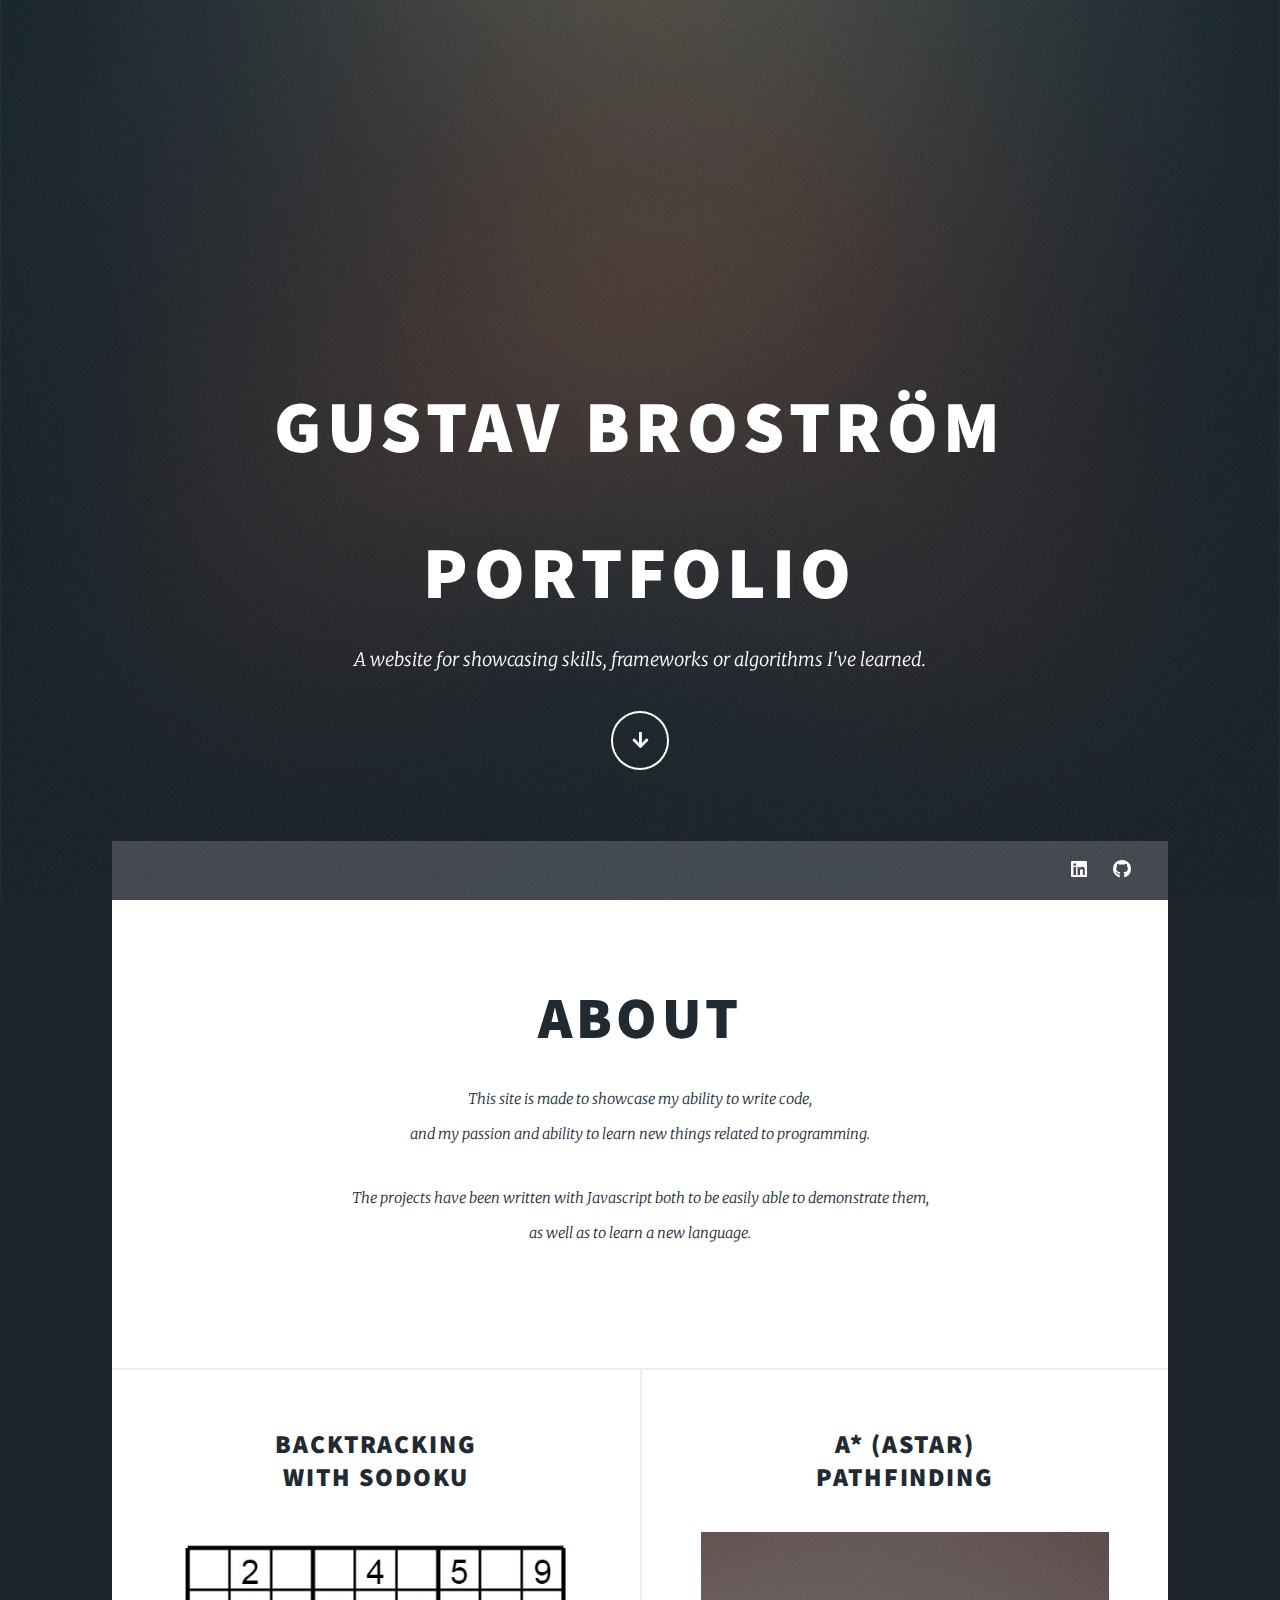
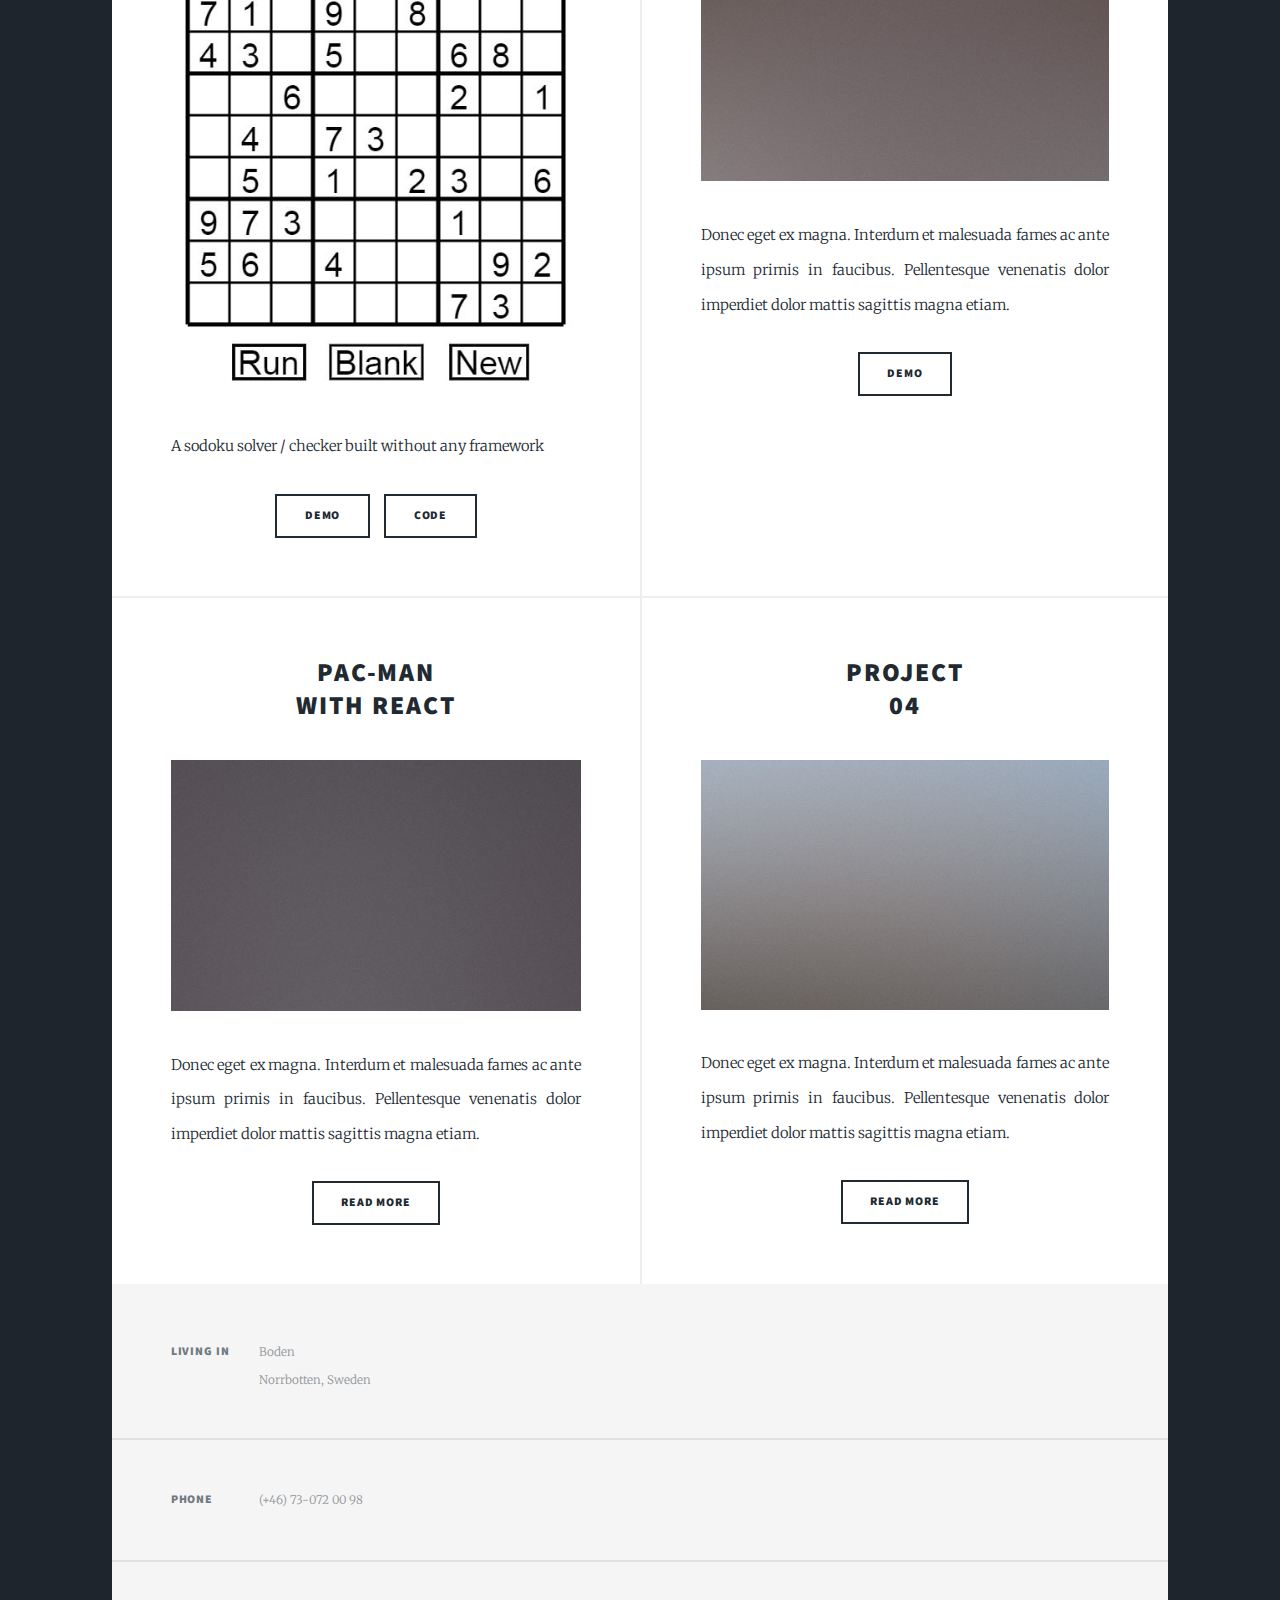
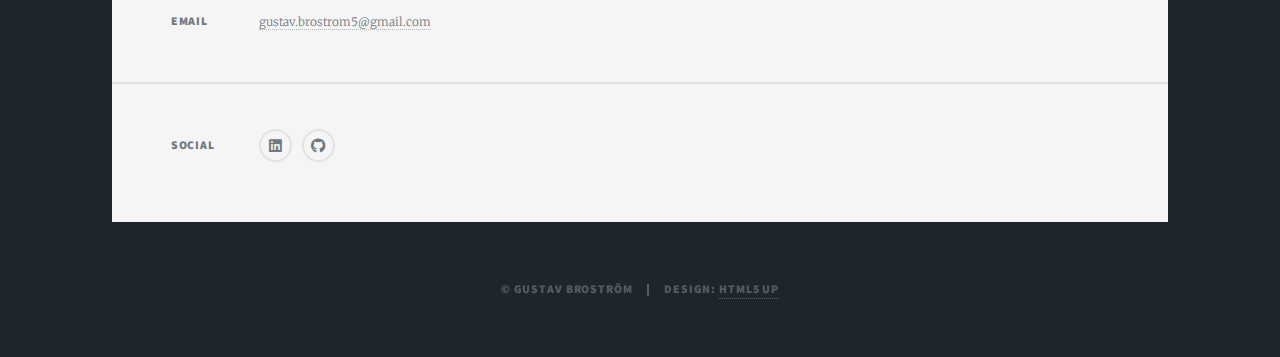
==== commit ca3c38f7: "Trying a .jpg" ====
--- a/index.html
+++ b/index.html
@@ -52,7 +52,7 @@
 									<header>
 										<h2><a href="projects/backtracking/index.html">Backtracking </br> With Sodoku</h2>
 									</header>
-									<a href="projects/backtracking/index.html" class="image fit"><img src="../images/sudoku.png" alt="" /></a>
+									<a href="projects/backtracking/index.html" class="image fit"><img src="../images/sudoku.jpg" alt="" /></a>
 									<p>A sodoku solver / checker built without any framework</p>
 									<ul class="actions special">
 										<li><a href="projects/backtracking/index.html" class="button">Demo</a></li>
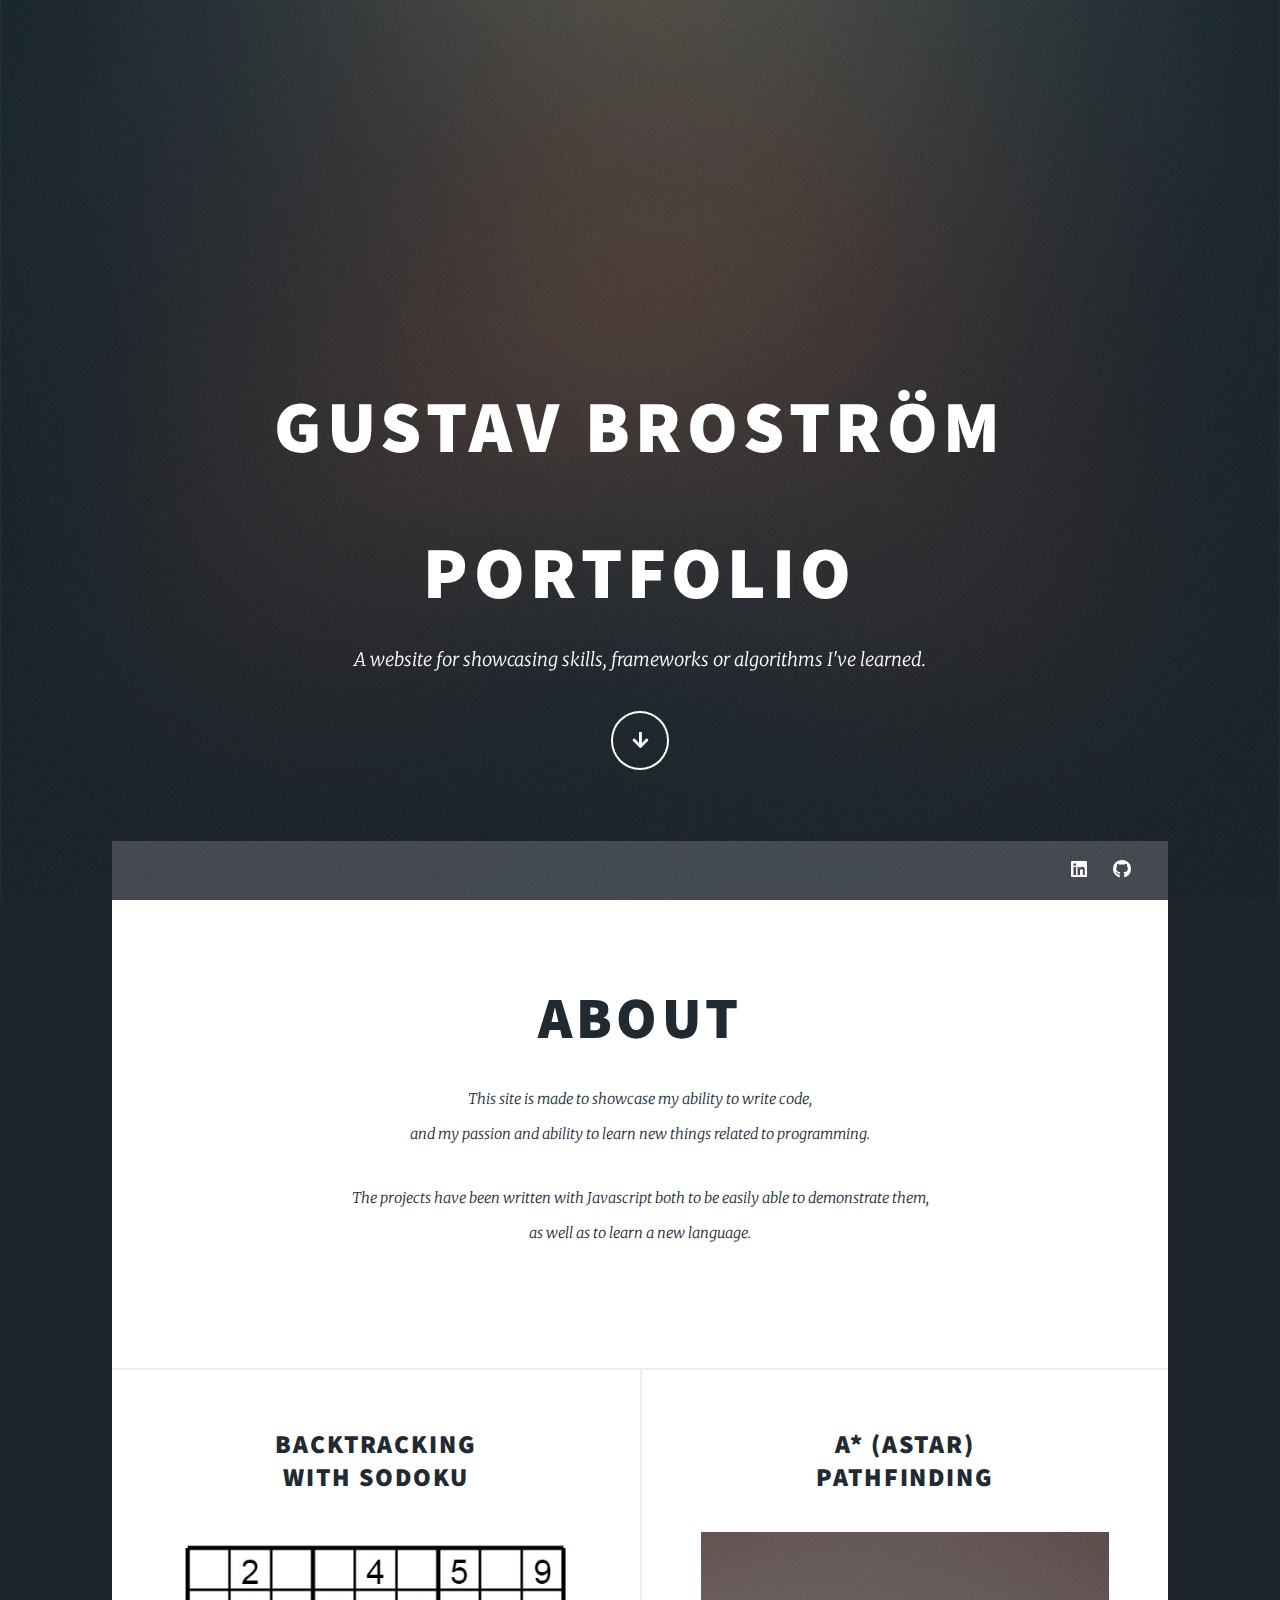
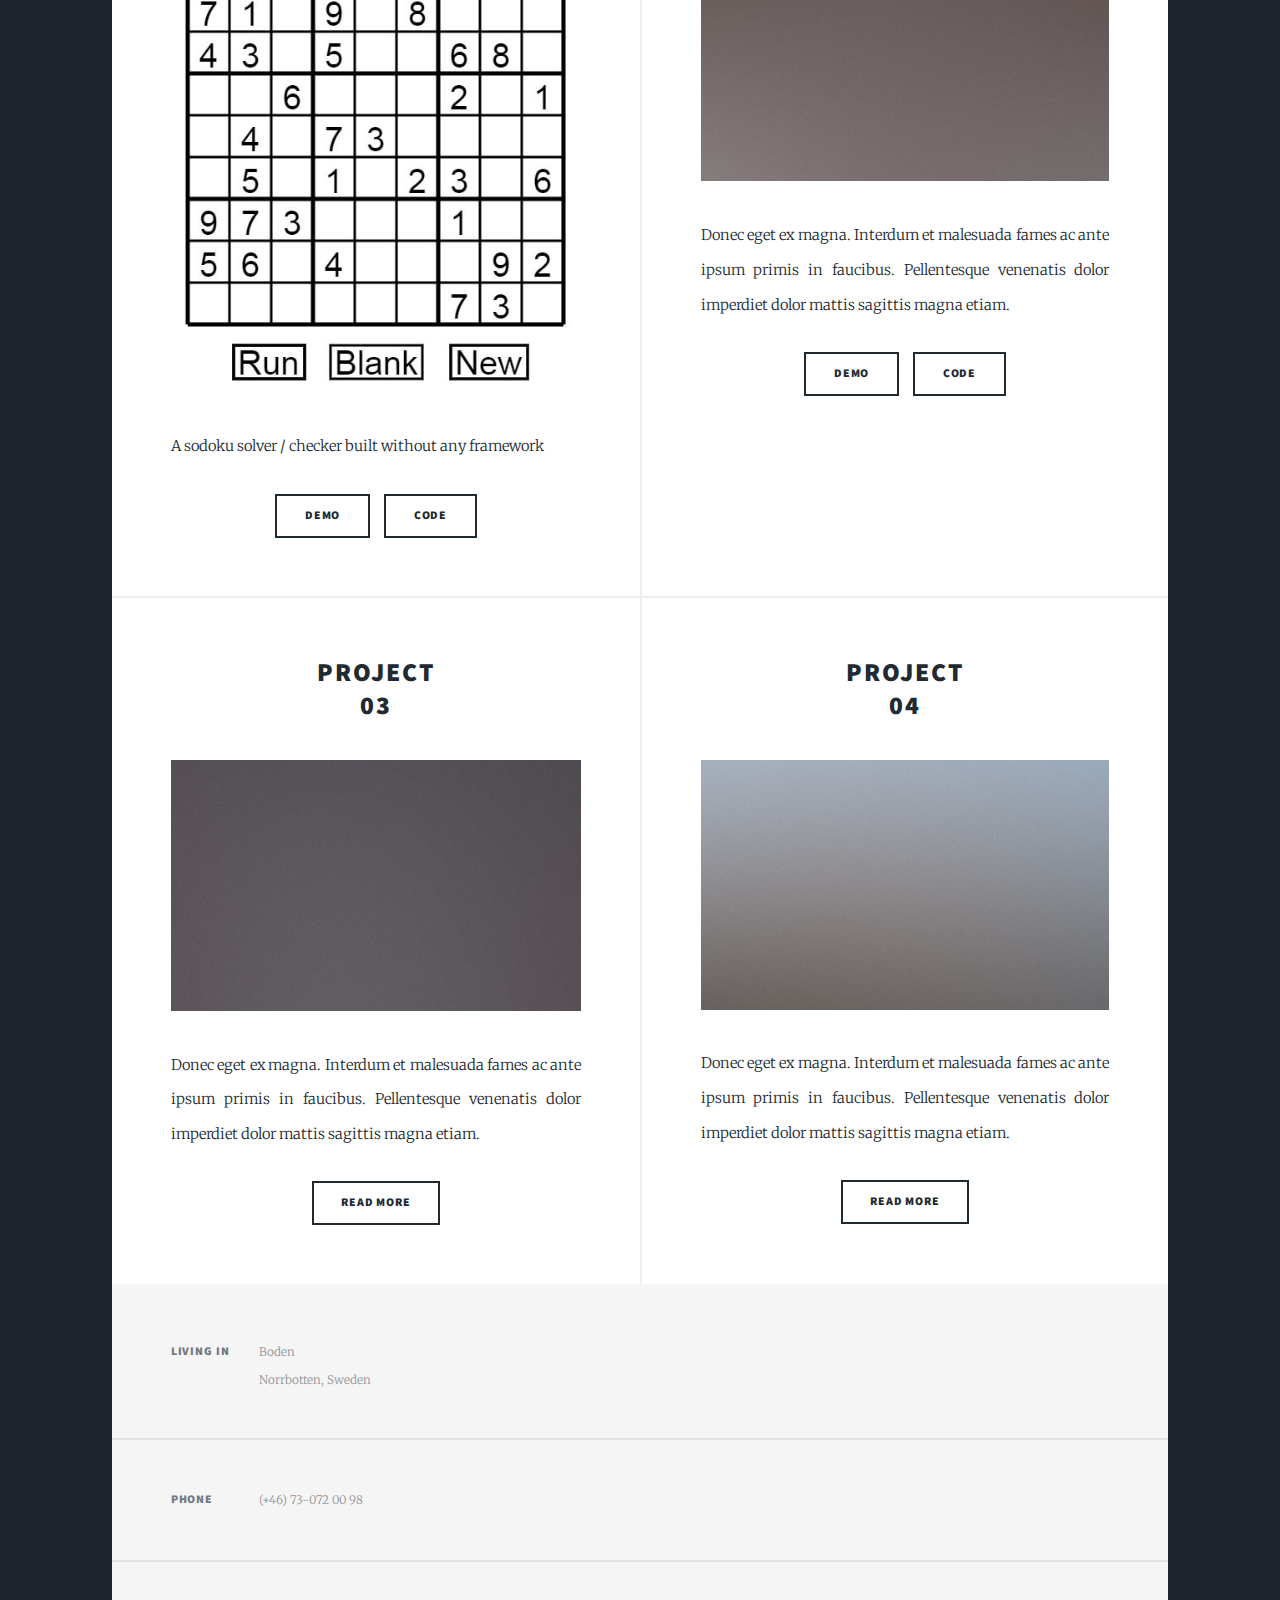
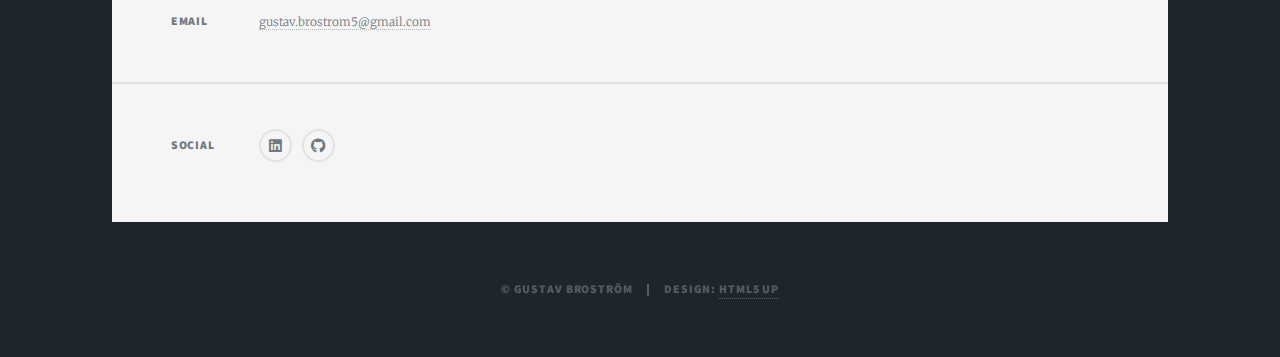
==== commit 7435f8f1: "Started Astar" ====
--- a/index.html
+++ b/index.html
@@ -52,7 +52,7 @@
 									<header>
 										<h2><a href="projects/backtracking/index.html">Backtracking </br> With Sodoku</h2>
 									</header>
-									<a href="projects/backtracking/index.html" class="image fit"><img src="../images/sudoku.jpg" alt="" /></a>
+									<a href="projects/backtracking/index.html" class="image fit"><img src="images/sudoku.jpg" alt="" /></a>
 									<p>A sodoku solver / checker built without any framework</p>
 									<ul class="actions special">
 										<li><a href="projects/backtracking/index.html" class="button">Demo</a></li>
@@ -63,15 +63,16 @@
 									<header>
 										<h2><a href="#">A* (Astar) </br> Pathfinding</h2>
 									</header>
-									<a href="#" class="image fit"><img src="images/pic03.jpg" alt="" /></a>
+									<a href="projects/astar/index.html" class="image fit"><img src="images/pic03.jpg" alt="" /></a>
 									<p>Donec eget ex magna. Interdum et malesuada fames ac ante ipsum primis in faucibus. Pellentesque venenatis dolor imperdiet dolor mattis sagittis magna etiam.</p>
 									<ul class="actions special">
 										<li><a href="projects/astar/index.html" class="button">Demo</a></li>
+										<li><a href="https://github.com/GustavBrostrom/GustavBrostrom.github.io/blob/master/projects/astar/astar.js" class="button">Code</a></li>
 									</ul>
 								</article>
 								<article>
 									<header>
-										<h2><a href="#">Pac-Man </br> With React</h2>
+										<h2><a href="#">Project</br>03</h2>
 									</header>
 									<a href="#" class="image fit"><img src="images/pic04.jpg" alt="" /></a>
 									<p>Donec eget ex magna. Interdum et malesuada fames ac ante ipsum primis in faucibus. Pellentesque venenatis dolor imperdiet dolor mattis sagittis magna etiam.</p>
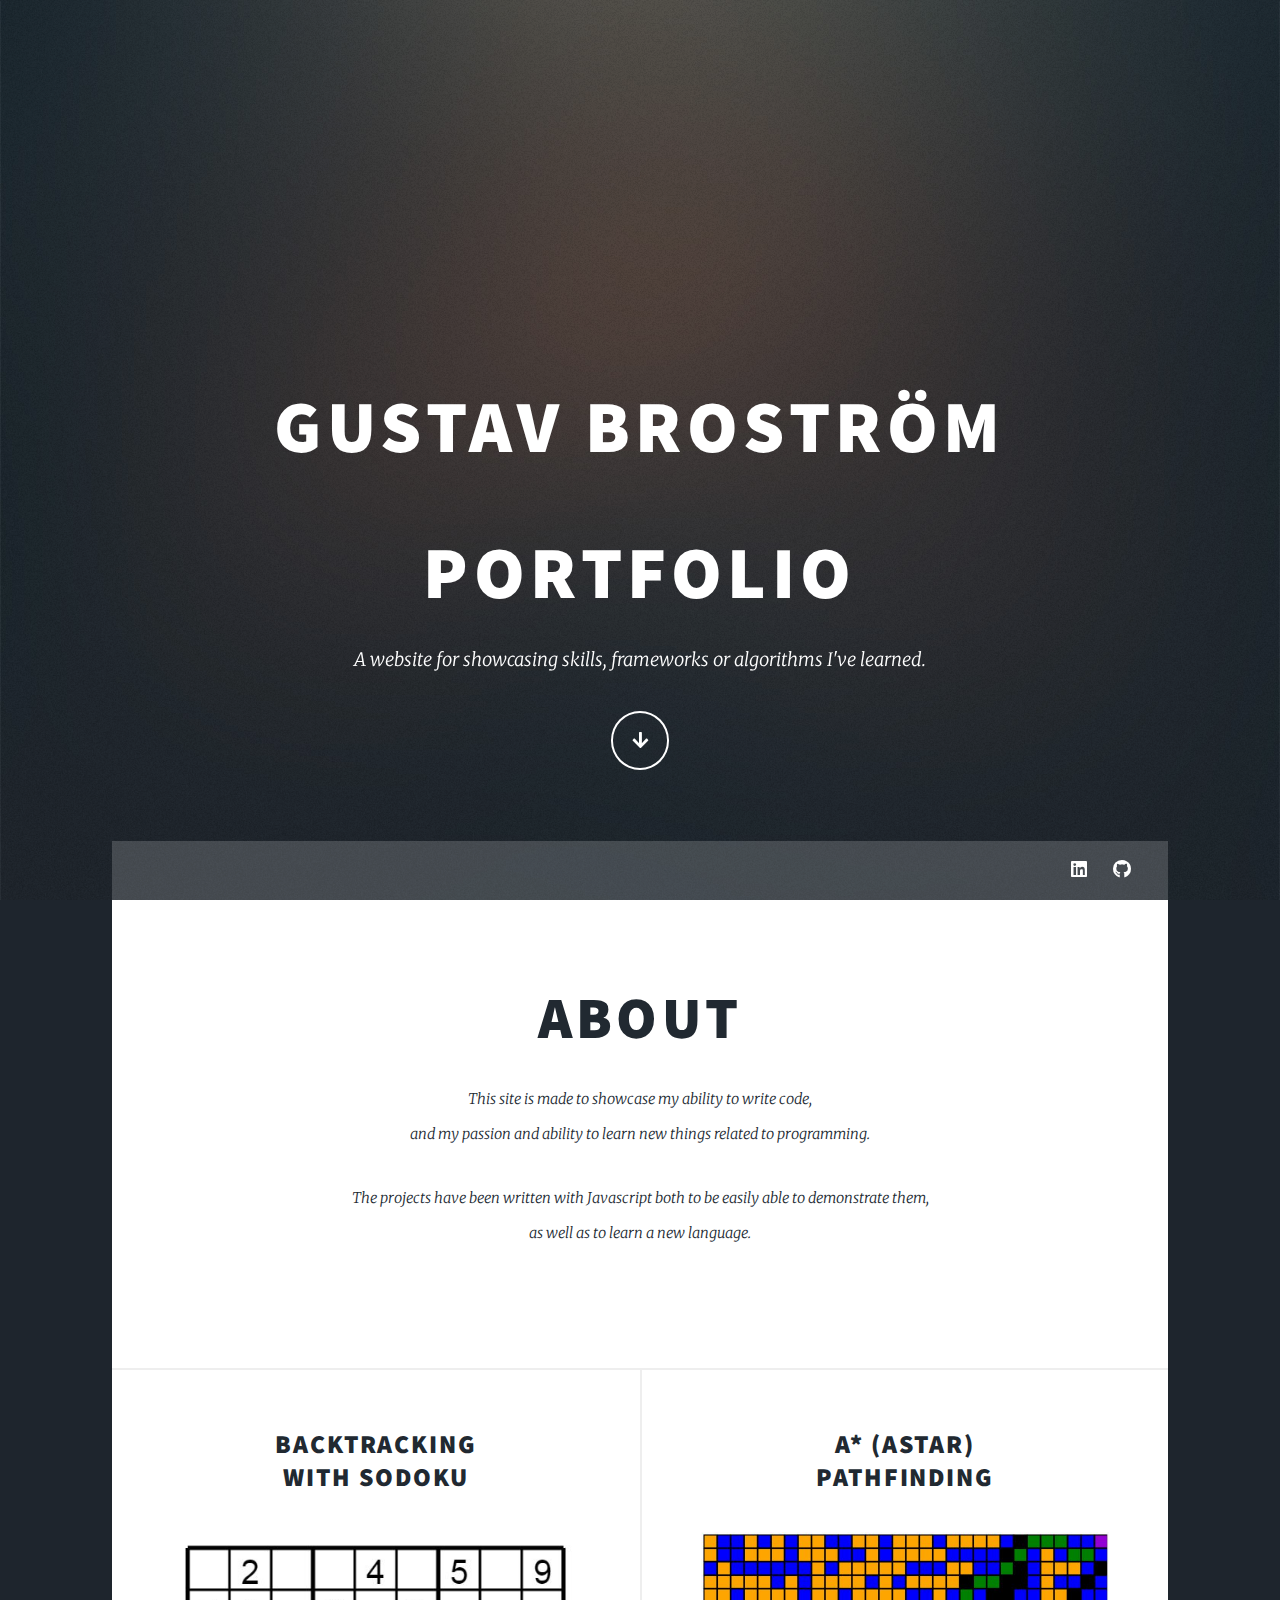
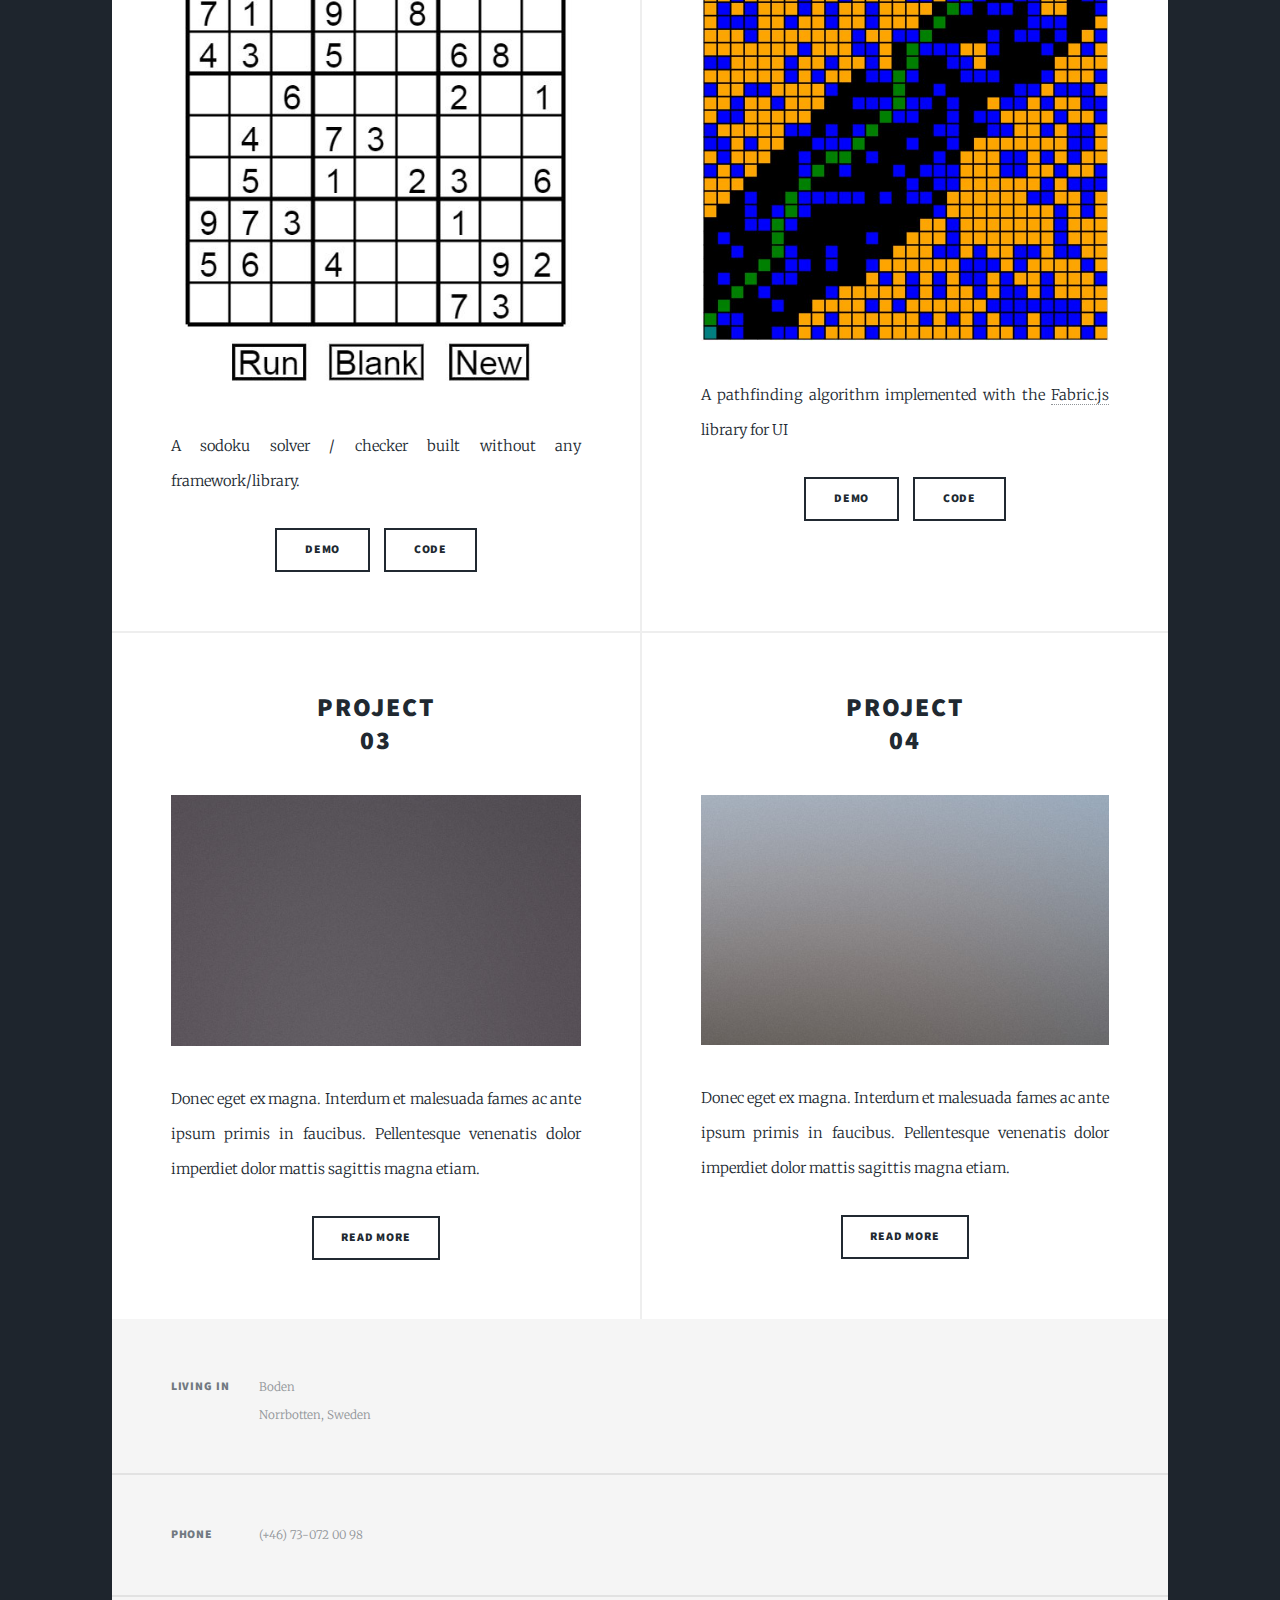
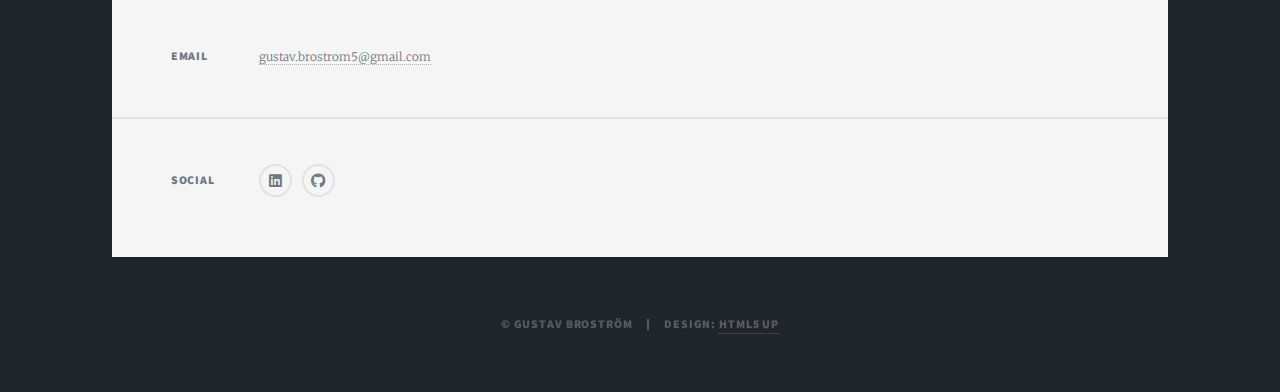
==== commit 6cd90af8: "Finished Astar" ====
--- a/index.html
+++ b/index.html
@@ -53,7 +53,7 @@
 										<h2><a href="projects/backtracking/index.html">Backtracking </br> With Sodoku</h2>
 									</header>
 									<a href="projects/backtracking/index.html" class="image fit"><img src="images/sudoku.jpg" alt="" /></a>
-									<p>A sodoku solver / checker built without any framework</p>
+									<p>A sodoku solver / checker built without any framework/library.</p>
 									<ul class="actions special">
 										<li><a href="projects/backtracking/index.html" class="button">Demo</a></li>
 										<li><a href="https://github.com/GustavBrostrom/GustavBrostrom.github.io/blob/master/projects/backtracking/backtracking.js" class="button">Code</a></li>
@@ -63,8 +63,8 @@
 									<header>
 										<h2><a href="#">A* (Astar) </br> Pathfinding</h2>
 									</header>
-									<a href="projects/astar/index.html" class="image fit"><img src="images/pic03.jpg" alt="" /></a>
-									<p>Donec eget ex magna. Interdum et malesuada fames ac ante ipsum primis in faucibus. Pellentesque venenatis dolor imperdiet dolor mattis sagittis magna etiam.</p>
+									<a href="projects/astar/index.html" class="image fit"><img src="images/astar.jpg" alt="" /></a>
+									<p>A pathfinding algorithm implemented with the <a href="http://fabricjs.com/" target="_blank">Fabric.js</a> library for UI</p>
 									<ul class="actions special">
 										<li><a href="projects/astar/index.html" class="button">Demo</a></li>
 										<li><a href="https://github.com/GustavBrostrom/GustavBrostrom.github.io/blob/master/projects/astar/astar.js" class="button">Code</a></li>
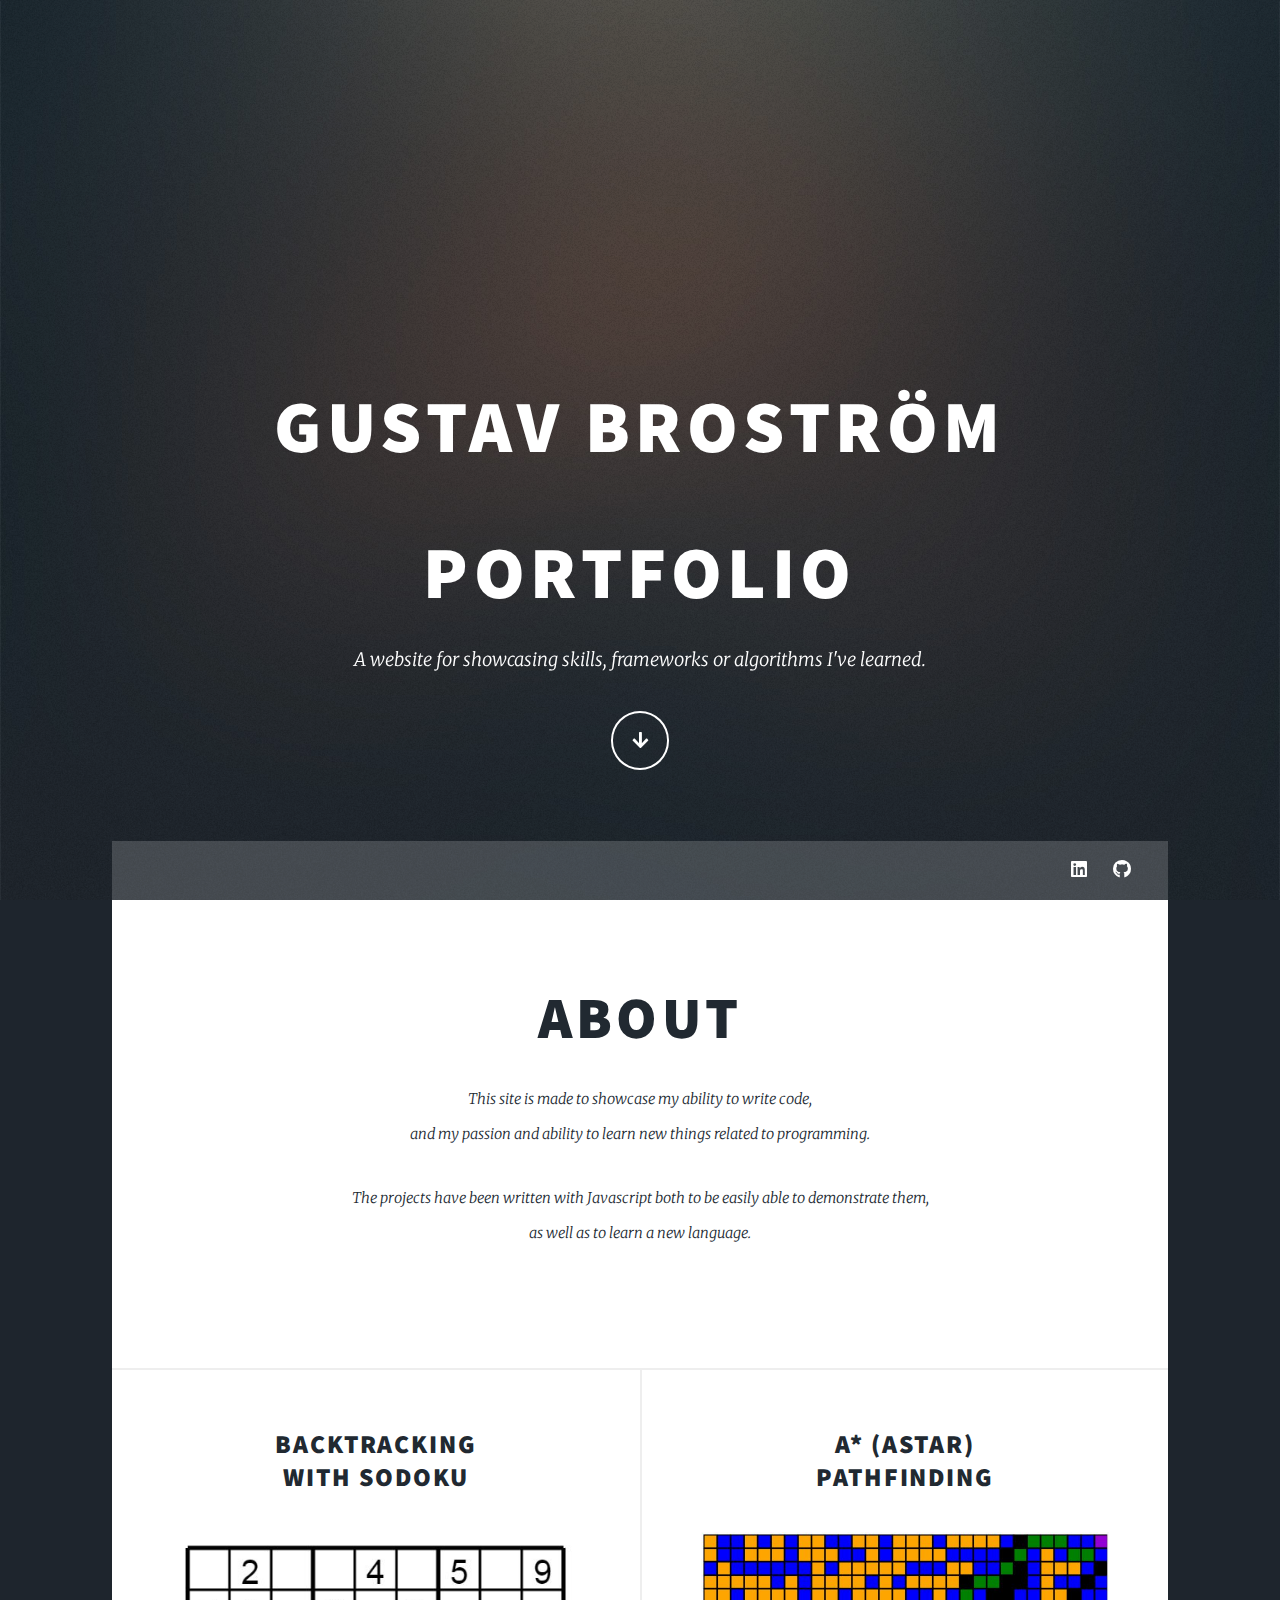
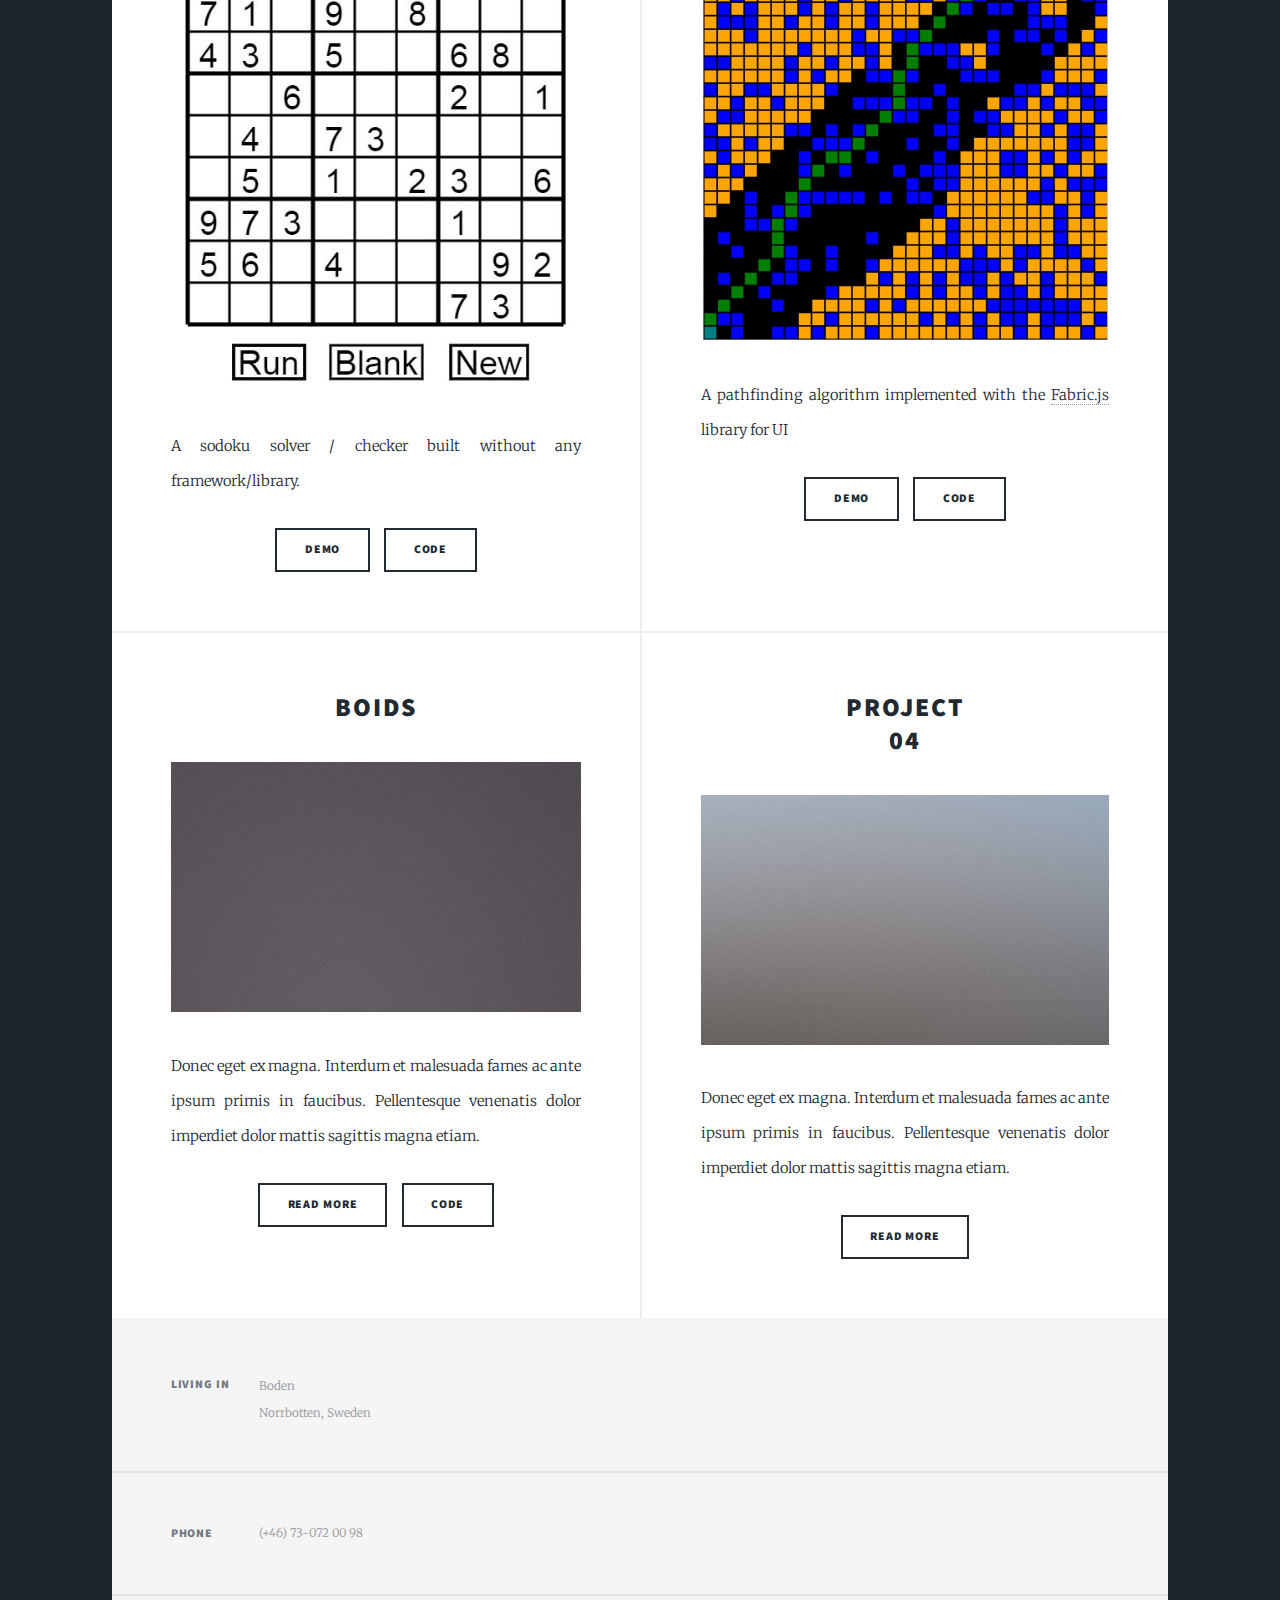
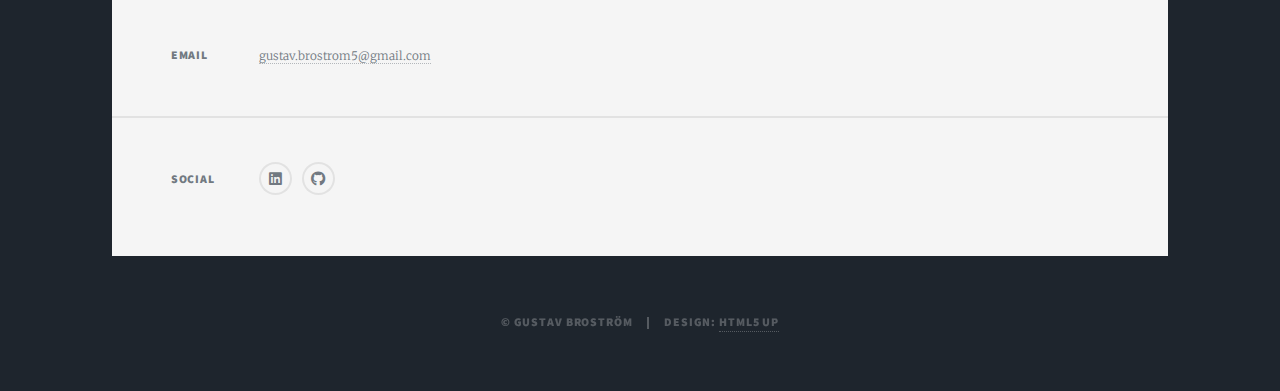
==== commit 5ffe7513: "Started work on Boids" ====
--- a/index.html
+++ b/index.html
@@ -61,7 +61,7 @@
 								</article>
 								<article>
 									<header>
-										<h2><a href="#">A* (Astar) </br> Pathfinding</h2>
+										<h2><a href="projects/astar/index.html">A* (Astar) </br> Pathfinding</h2>
 									</header>
 									<a href="projects/astar/index.html" class="image fit"><img src="images/astar.jpg" alt="" /></a>
 									<p>A pathfinding algorithm implemented with the <a href="http://fabricjs.com/" target="_blank">Fabric.js</a> library for UI</p>
@@ -72,12 +72,13 @@
 								</article>
 								<article>
 									<header>
-										<h2><a href="#">Project</br>03</h2>
+										<h2><a href="projects/boids/index.html">Boids</h2>
 									</header>
-									<a href="#" class="image fit"><img src="images/pic04.jpg" alt="" /></a>
+									<a href="projects/boids/index.html" class="image fit"><img src="images/pic04.jpg" alt="" /></a>
 									<p>Donec eget ex magna. Interdum et malesuada fames ac ante ipsum primis in faucibus. Pellentesque venenatis dolor imperdiet dolor mattis sagittis magna etiam.</p>
 									<ul class="actions special">
-										<li><a href="#" class="button">Read More</a></li>
+										<li><a href="projects/boids/index.html" class="button">Read More</a></li>
+										<li><a href="https://github.com/GustavBrostrom/GustavBrostrom.github.io/blob/master/projects/boids/boids.js" class="button">Code</a></li>
 									</ul>
 								</article>
 								<article>
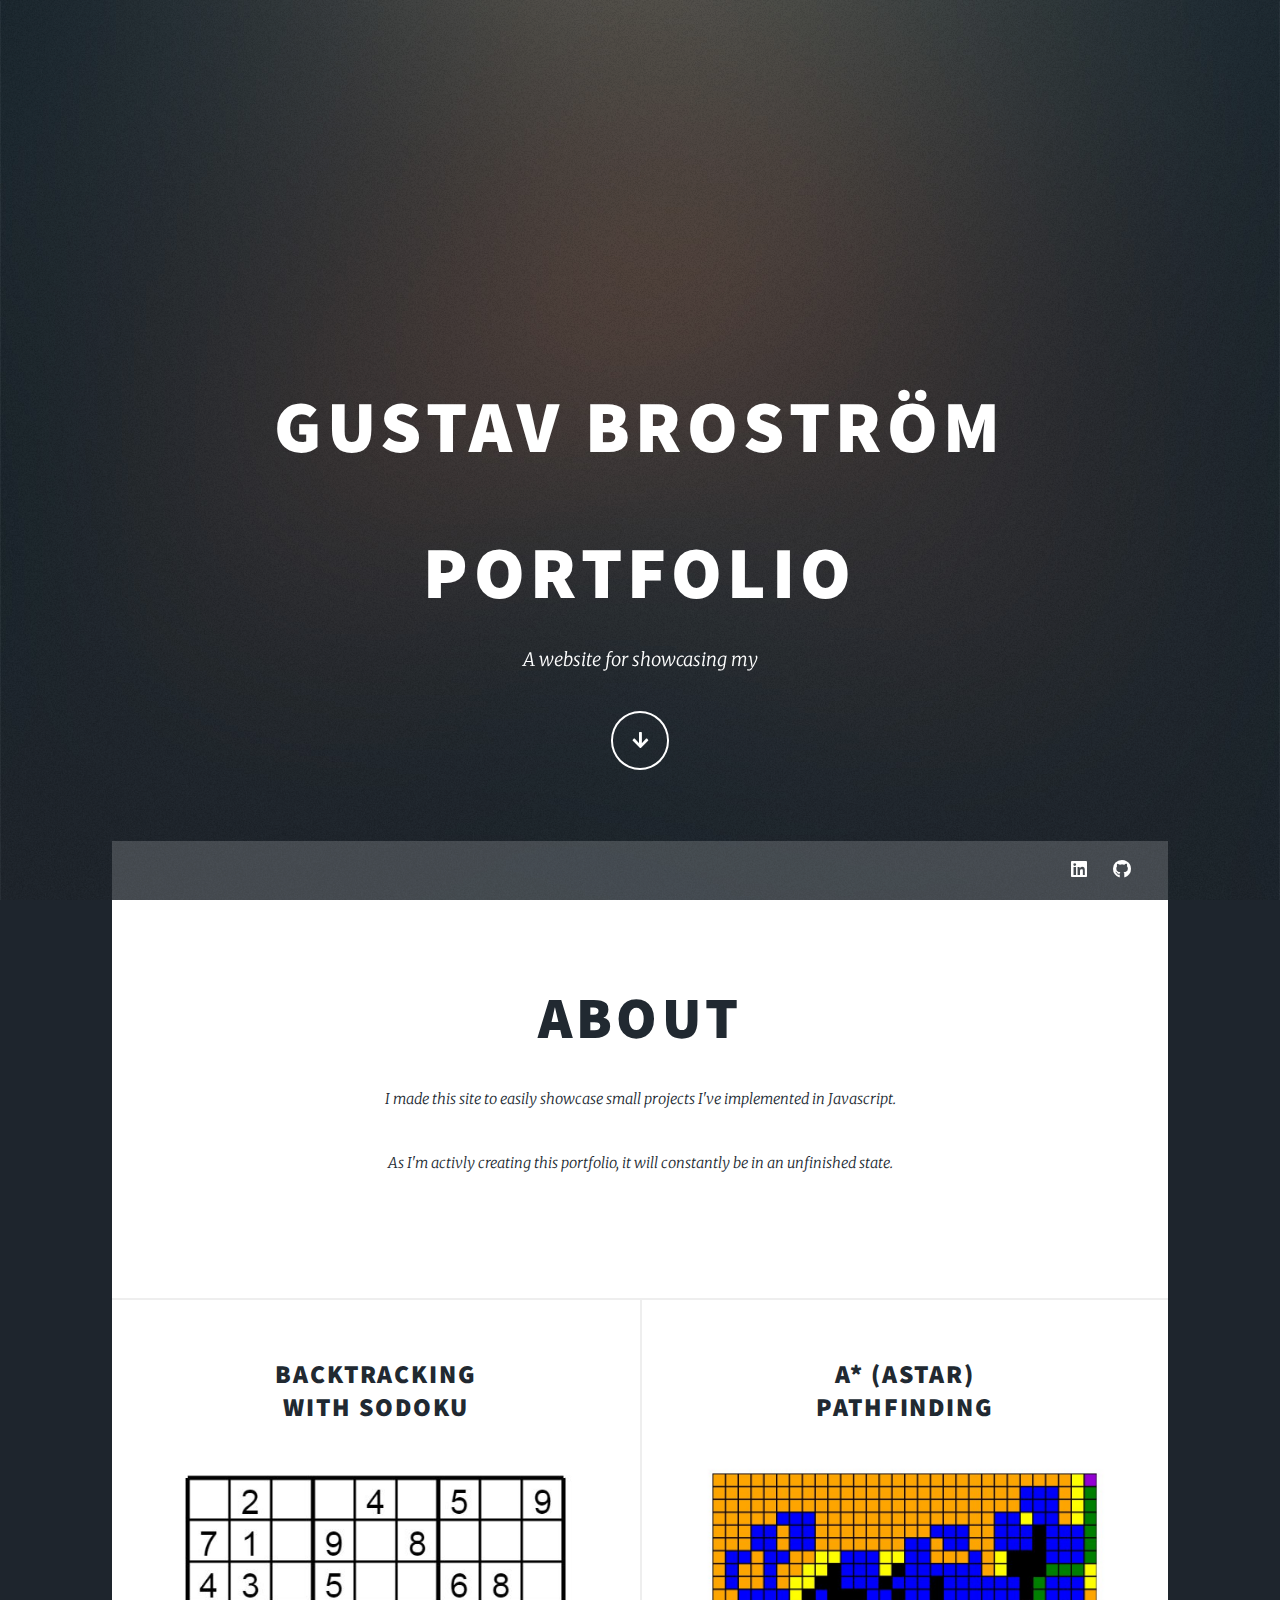
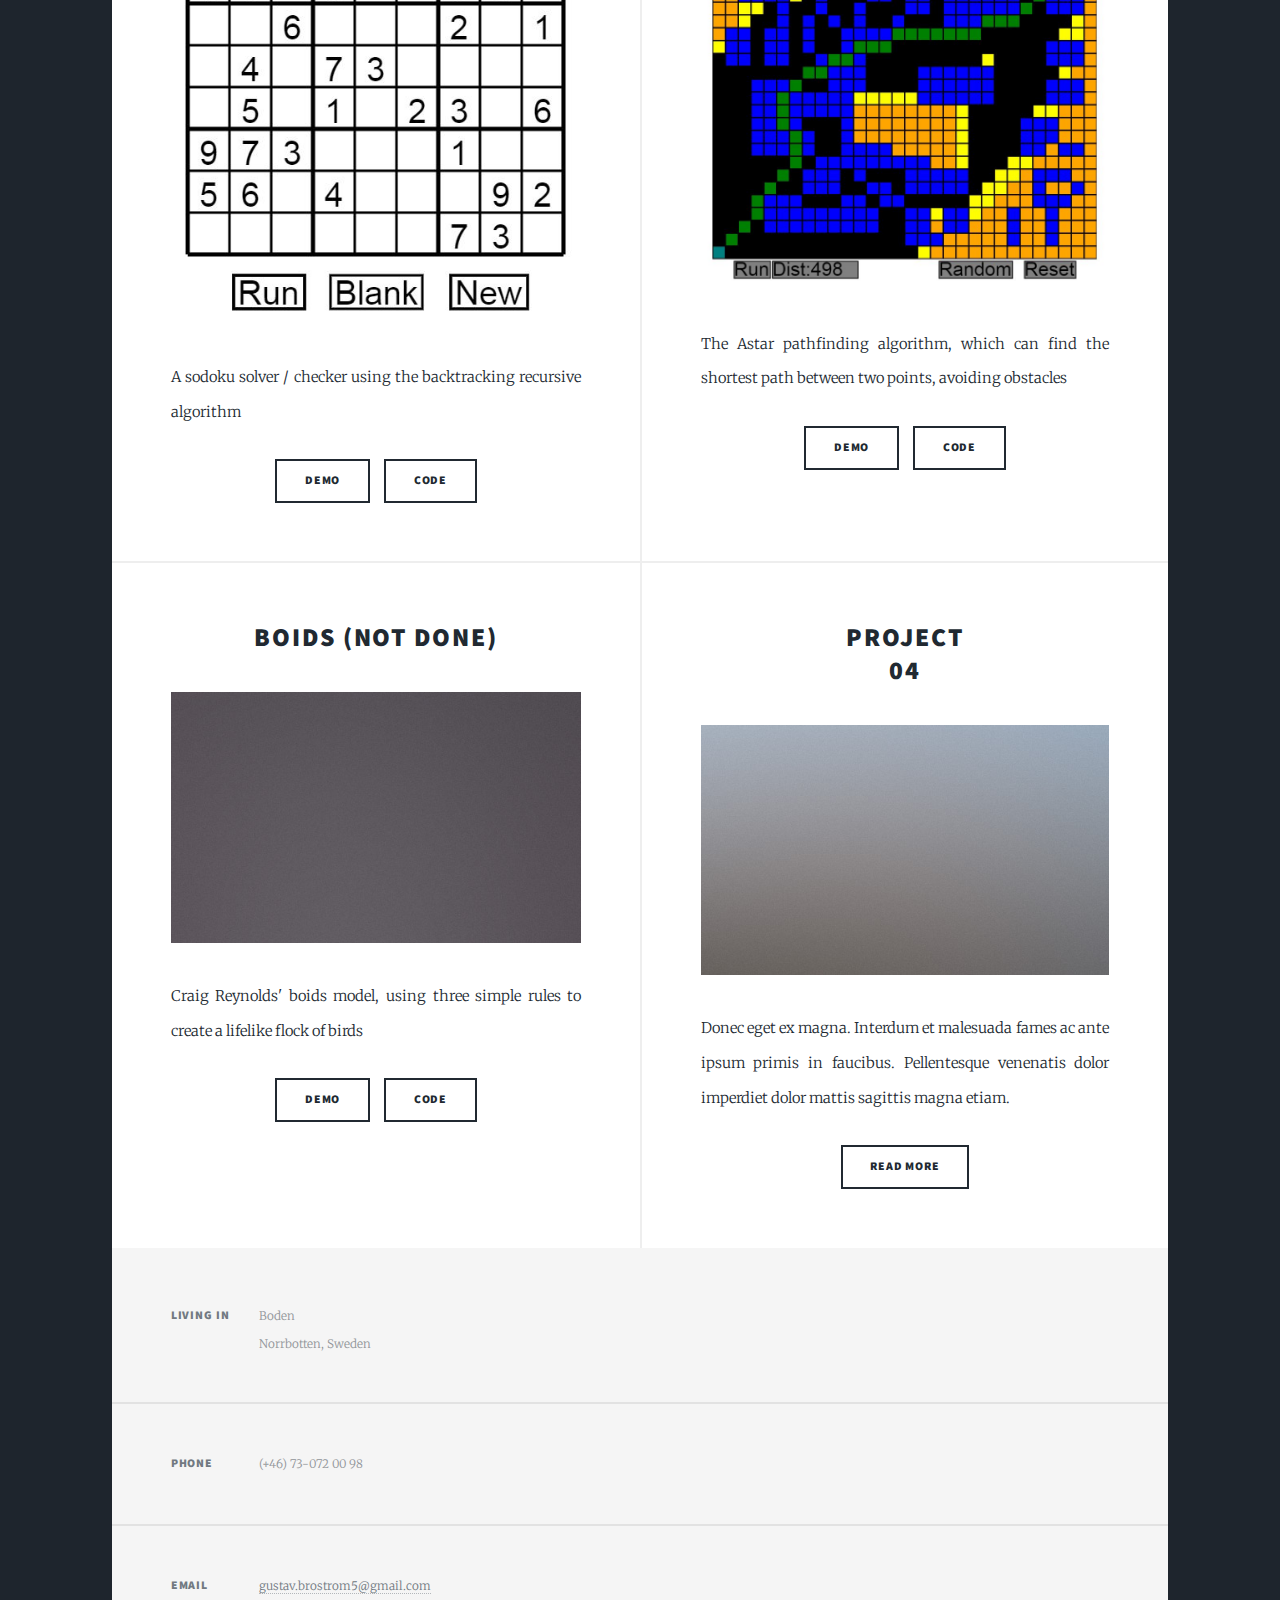
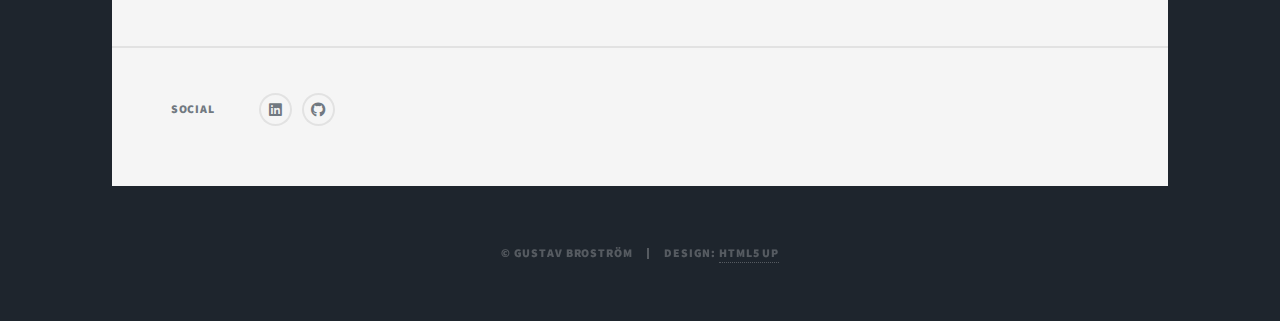
==== commit ff2122c6: "Making it look better" ====
--- a/index.html
+++ b/index.html
@@ -15,7 +15,7 @@
 				<!-- Intro -->
 					<div id="intro">
 						<h1>Gustav Broström <br><br> Portfolio</h1>
-						<p>A website for showcasing skills, frameworks or algorithms I've learned.</p>
+						<p>A website for showcasing my </p>
 						<ul class="actions">
 							<li><a href="#main" class="button icon solid solo fa-arrow-down scrolly">Continue</a></li>
 						</ul>
@@ -39,10 +39,8 @@
 							<article class="post featured">
 								<header class="major">
 									<h2>About</h2>
-									<p>This site is made to showcase my ability to write code, <br>
-										and my passion and ability to learn new things related to programming. </p>
-									<p>The projects have been written with Javascript both to be easily able to demonstrate them, <br>
-										as well as to learn a new language.</p>
+									<p>I made this site to easily showcase small projects I've implemented in Javascript.</p>
+									<p>As I'm activly creating this portfolio, it will constantly be in an unfinished state.</p>
 								</header>
 							</article>
 
@@ -53,7 +51,7 @@
 										<h2><a href="projects/backtracking/index.html">Backtracking </br> With Sodoku</h2>
 									</header>
 									<a href="projects/backtracking/index.html" class="image fit"><img src="images/sudoku.jpg" alt="" /></a>
-									<p>A sodoku solver / checker built without any framework/library.</p>
+									<p>A sodoku solver / checker using the backtracking recursive algorithm</p>
 									<ul class="actions special">
 										<li><a href="projects/backtracking/index.html" class="button">Demo</a></li>
 										<li><a href="https://github.com/GustavBrostrom/GustavBrostrom.github.io/blob/master/projects/backtracking/backtracking.js" class="button">Code</a></li>
@@ -64,7 +62,7 @@
 										<h2><a href="projects/astar/index.html">A* (Astar) </br> Pathfinding</h2>
 									</header>
 									<a href="projects/astar/index.html" class="image fit"><img src="images/astar.jpg" alt="" /></a>
-									<p>A pathfinding algorithm implemented with the <a href="http://fabricjs.com/" target="_blank">Fabric.js</a> library for UI</p>
+									<p>The Astar pathfinding algorithm, which can find the shortest path between two points, avoiding obstacles</p>
 									<ul class="actions special">
 										<li><a href="projects/astar/index.html" class="button">Demo</a></li>
 										<li><a href="https://github.com/GustavBrostrom/GustavBrostrom.github.io/blob/master/projects/astar/astar.js" class="button">Code</a></li>
@@ -72,12 +70,12 @@
 								</article>
 								<article>
 									<header>
-										<h2><a href="projects/boids/index.html">Boids</h2>
+										<h2><a href="projects/boids/index.html">Boids (Not done)</h2>
 									</header>
 									<a href="projects/boids/index.html" class="image fit"><img src="images/pic04.jpg" alt="" /></a>
-									<p>Donec eget ex magna. Interdum et malesuada fames ac ante ipsum primis in faucibus. Pellentesque venenatis dolor imperdiet dolor mattis sagittis magna etiam.</p>
+									<p>Craig Reynolds' boids model, using three simple rules to create a lifelike flock of birds</p>
 									<ul class="actions special">
-										<li><a href="projects/boids/index.html" class="button">Read More</a></li>
+										<li><a href="projects/boids/index.html" class="button">Demo</a></li>
 										<li><a href="https://github.com/GustavBrostrom/GustavBrostrom.github.io/blob/master/projects/boids/boids.js" class="button">Code</a></li>
 									</ul>
 								</article>
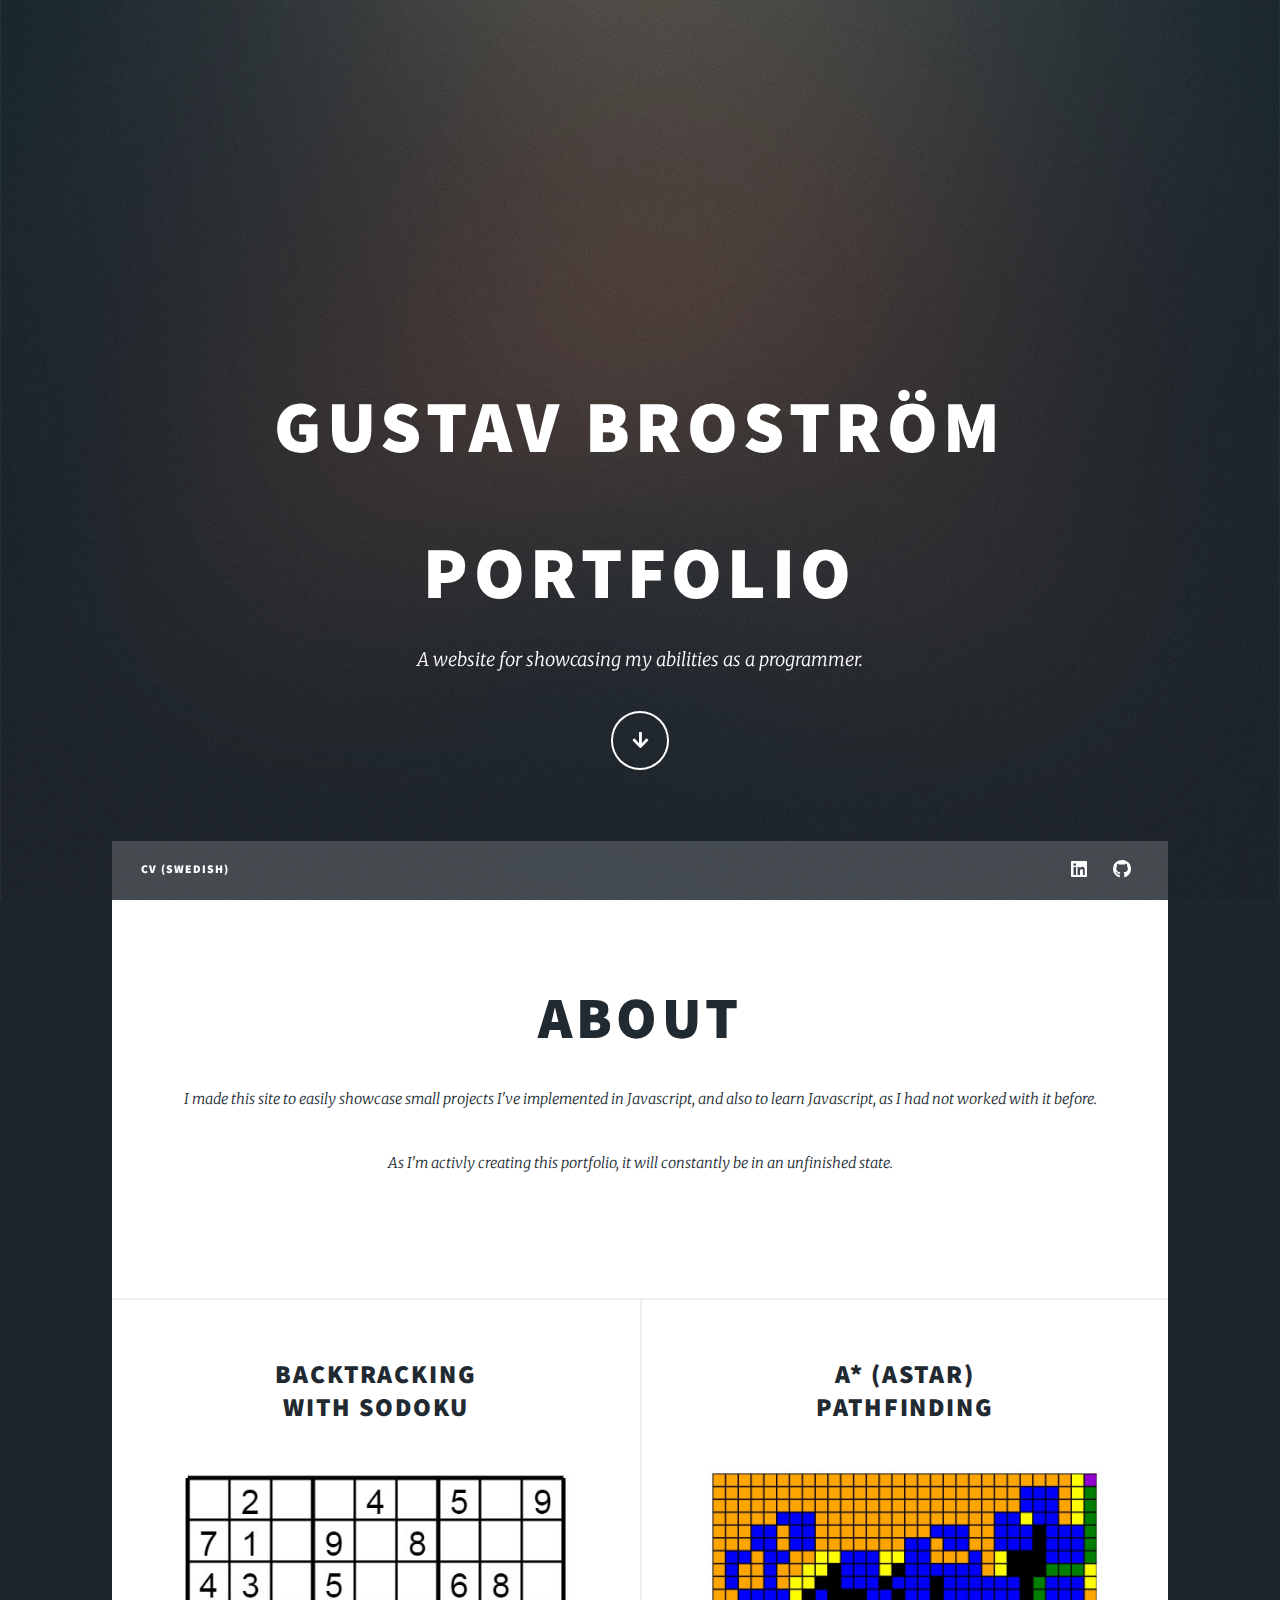
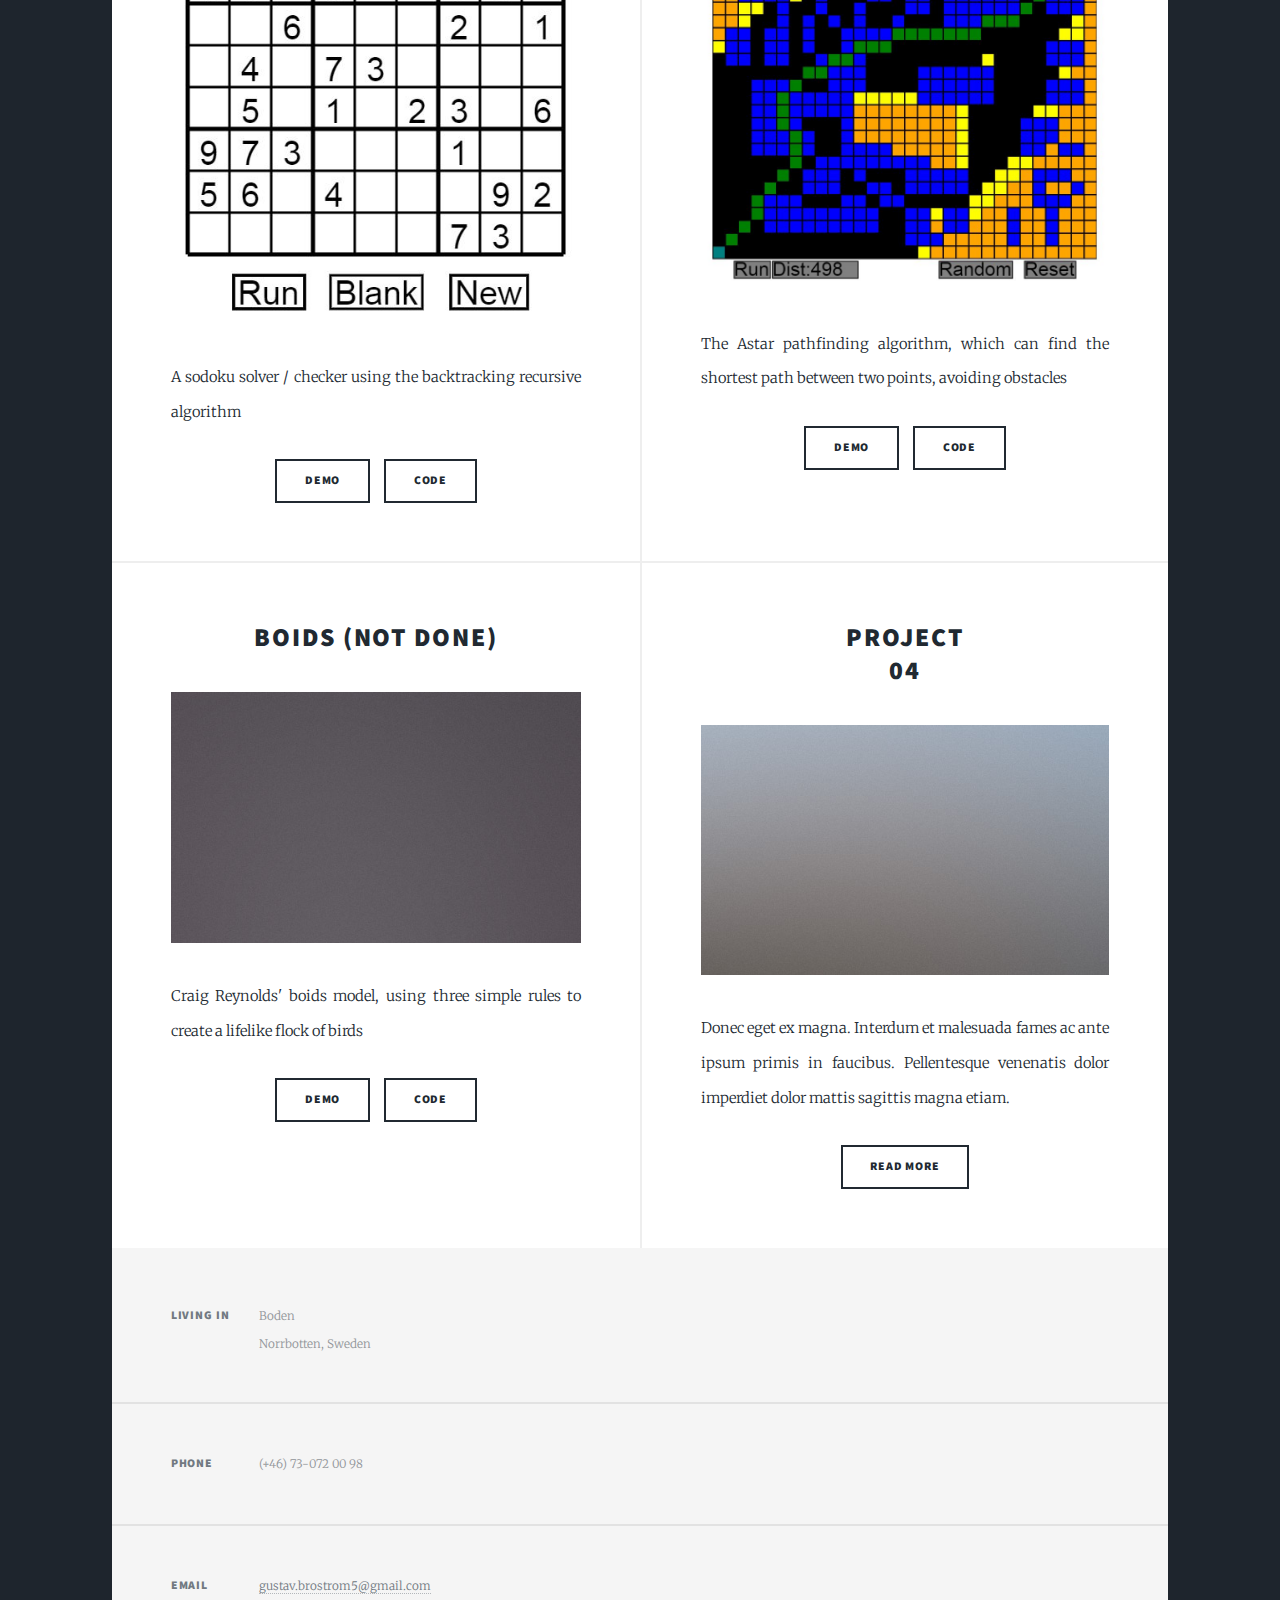
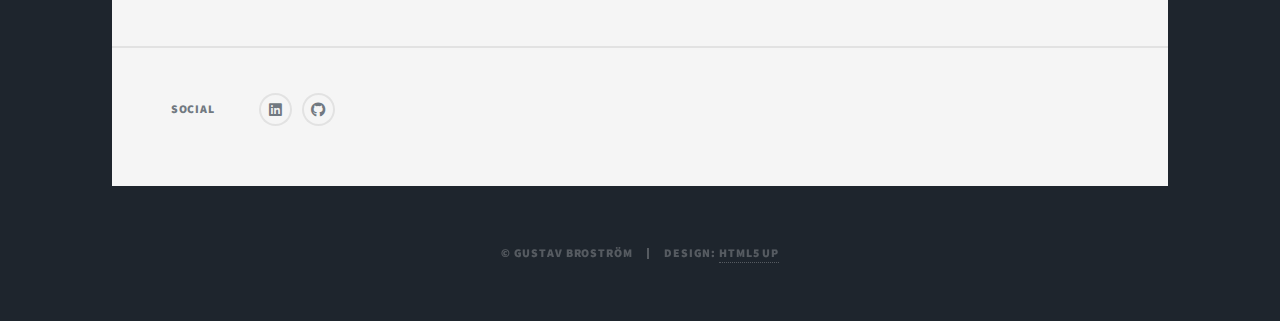
==== commit 6e7f763c: "Gotta consult some examples" ====
--- a/index.html
+++ b/index.html
@@ -15,7 +15,7 @@
 				<!-- Intro -->
 					<div id="intro">
 						<h1>Gustav Broström <br><br> Portfolio</h1>
-						<p>A website for showcasing my </p>
+						<p>A website for showcasing my abilities as a programmer.</p>
 						<ul class="actions">
 							<li><a href="#main" class="button icon solid solo fa-arrow-down scrolly">Continue</a></li>
 						</ul>
@@ -25,7 +25,9 @@
 
 				<!-- Nav -->
 					<nav id="nav">
-						<ul class="links"></ul>
+						<ul class="links">
+							<li><a href="images/Gustav Broström CV.pdf">CV (Swedish)</a></li>
+						</ul>
 						<ul class="icons">
 							<li><a href="https://www.linkedin.com/in/gustavbrostrom/" class="icon brands fa-linkedin"><span class="label">LinkedIn</span></a></li>
 							<li><a href="https://github.com/GustavBrostrom" class="icon brands fa-github"><span class="label">GitHub</span></a></li>
@@ -39,7 +41,7 @@
 							<article class="post featured">
 								<header class="major">
 									<h2>About</h2>
-									<p>I made this site to easily showcase small projects I've implemented in Javascript.</p>
+									<p>I made this site to easily showcase small projects I've implemented in Javascript, and also to learn Javascript, as I had not worked with it before.</p>
 									<p>As I'm activly creating this portfolio, it will constantly be in an unfinished state.</p>
 								</header>
 							</article>
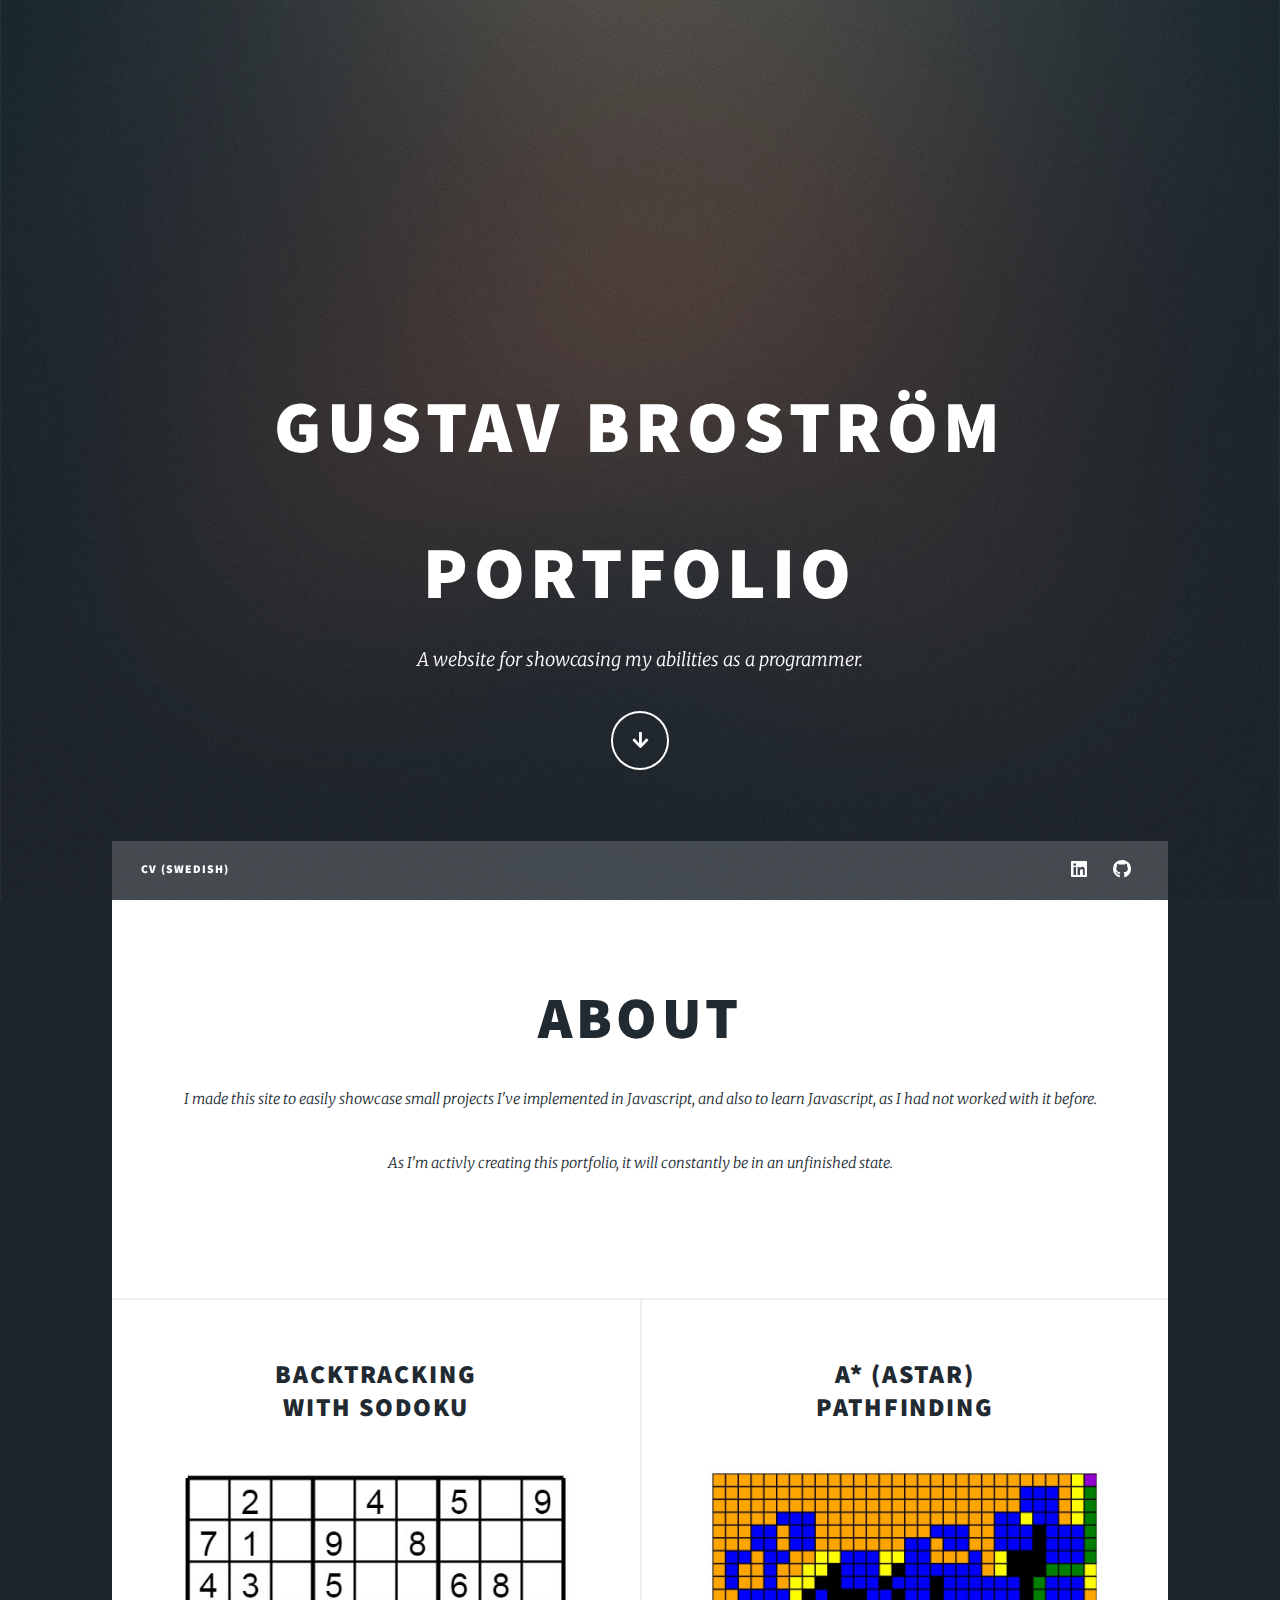
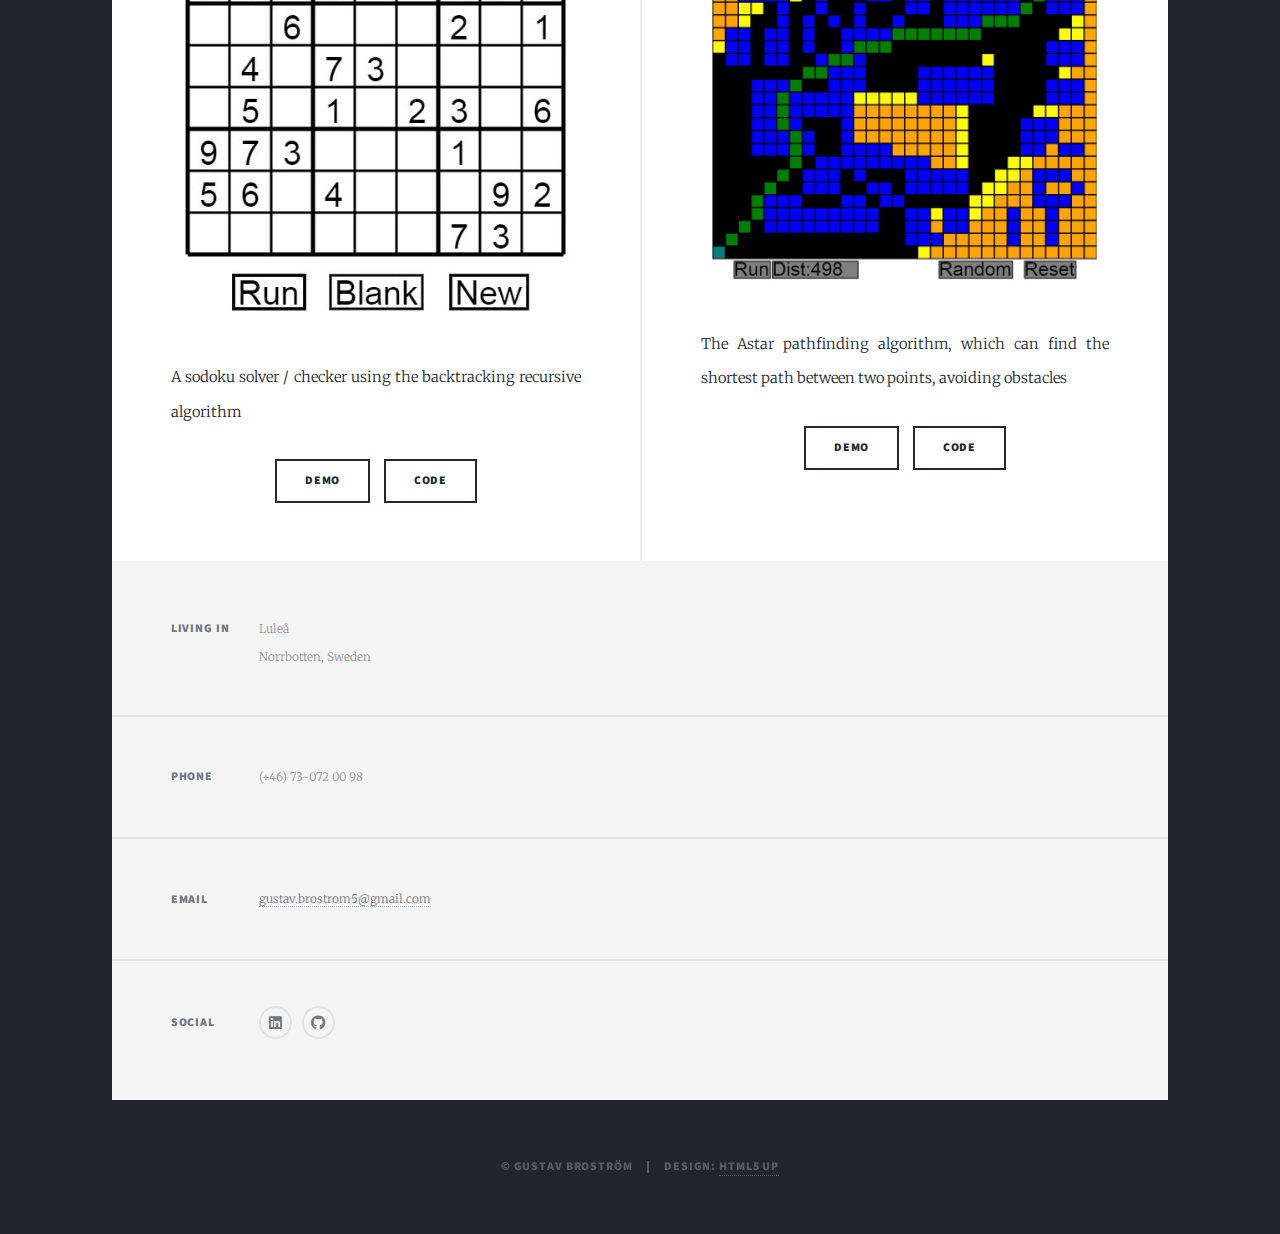
==== commit 437dfc4c: "Update" ====
--- a/index.html
+++ b/index.html
@@ -70,7 +70,7 @@
 										<li><a href="https://github.com/GustavBrostrom/GustavBrostrom.github.io/blob/master/projects/astar/astar.js" class="button">Code</a></li>
 									</ul>
 								</article>
-								<article>
+								<!--article>
 									<header>
 										<h2><a href="projects/boids/index.html">Boids (Not done)</h2>
 									</header>
@@ -90,7 +90,7 @@
 									<ul class="actions special">
 										<li><a href="#" class="button">Read More</a></li>
 									</ul>
-								</article>
+								</article-->
 							</section>
 
 						<!-- Footer -->
@@ -102,7 +102,7 @@
 						<section class="split contact">
 							<section class="alt">
 								<h3>Living in</h3>
-								<p>Boden<br />
+								<p>Luleå<br />
 								Norrbotten, Sweden</p>
 							</section>
 							<section>
